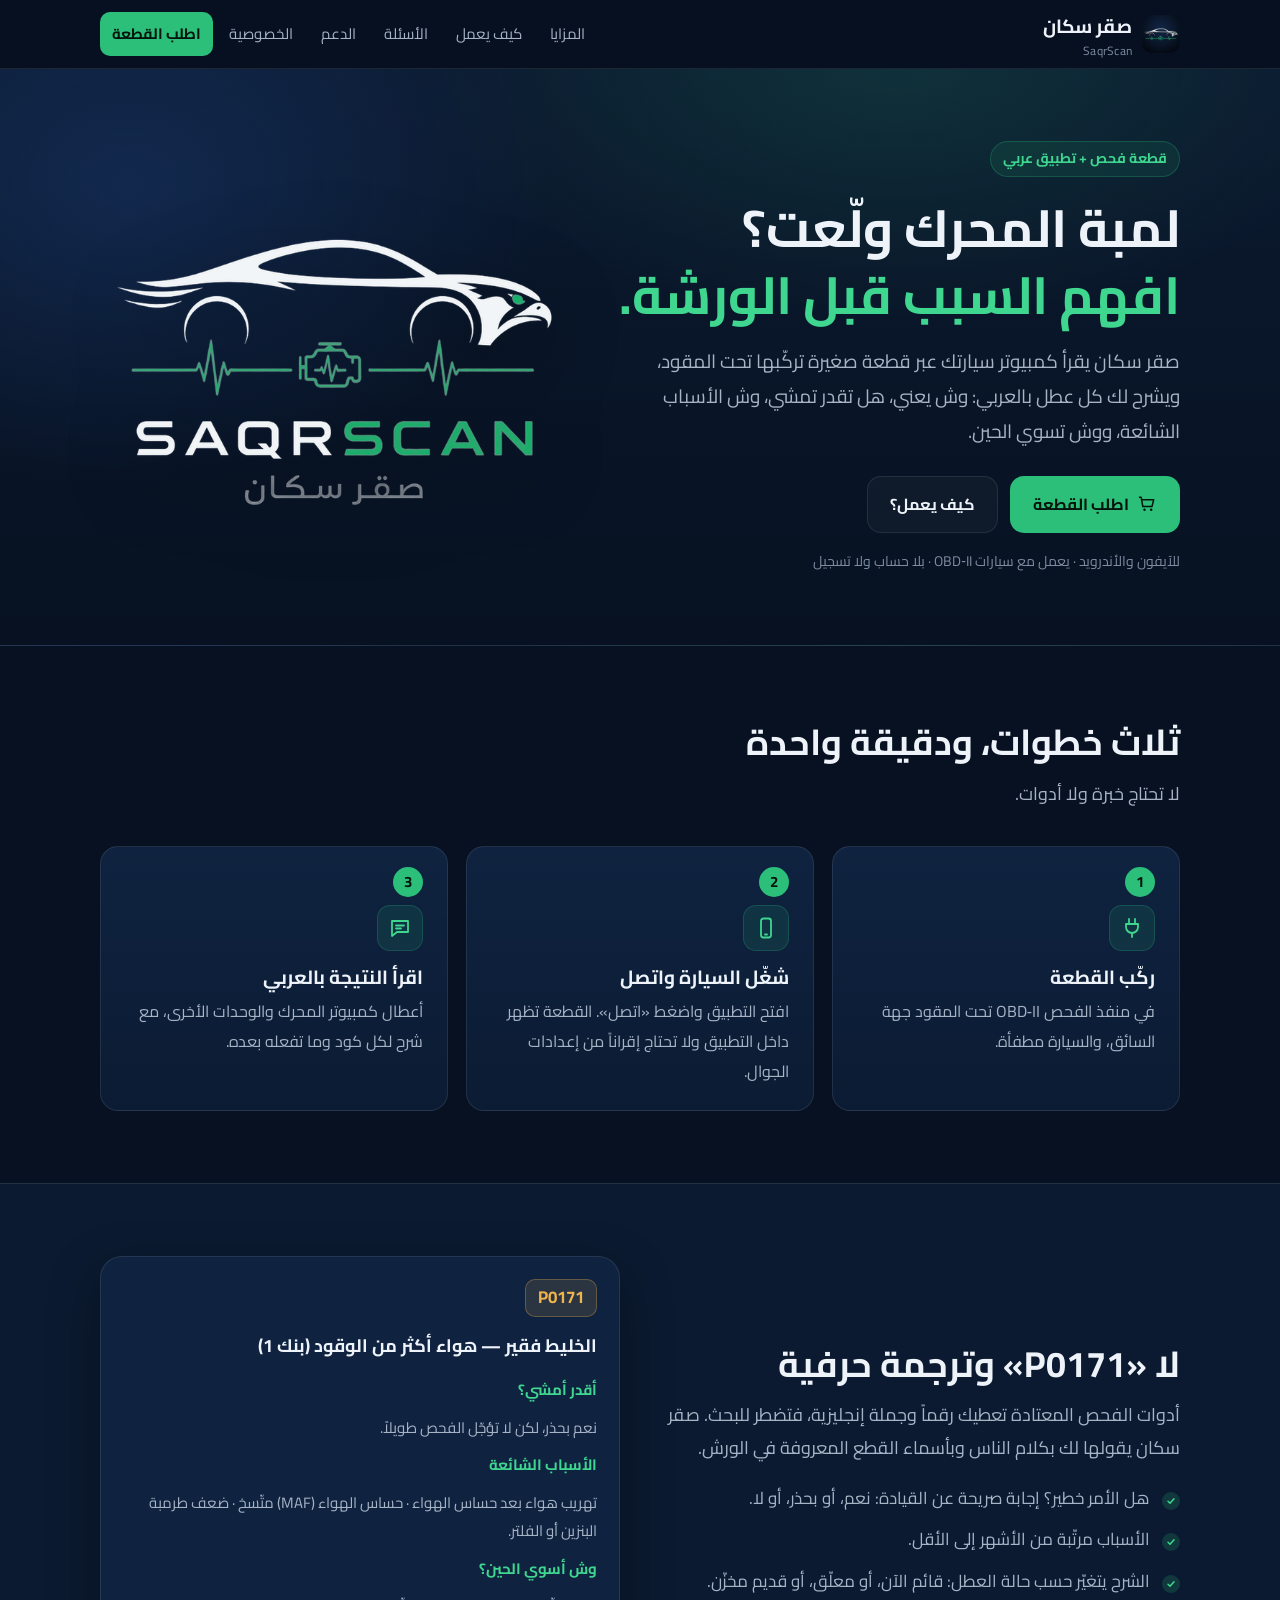
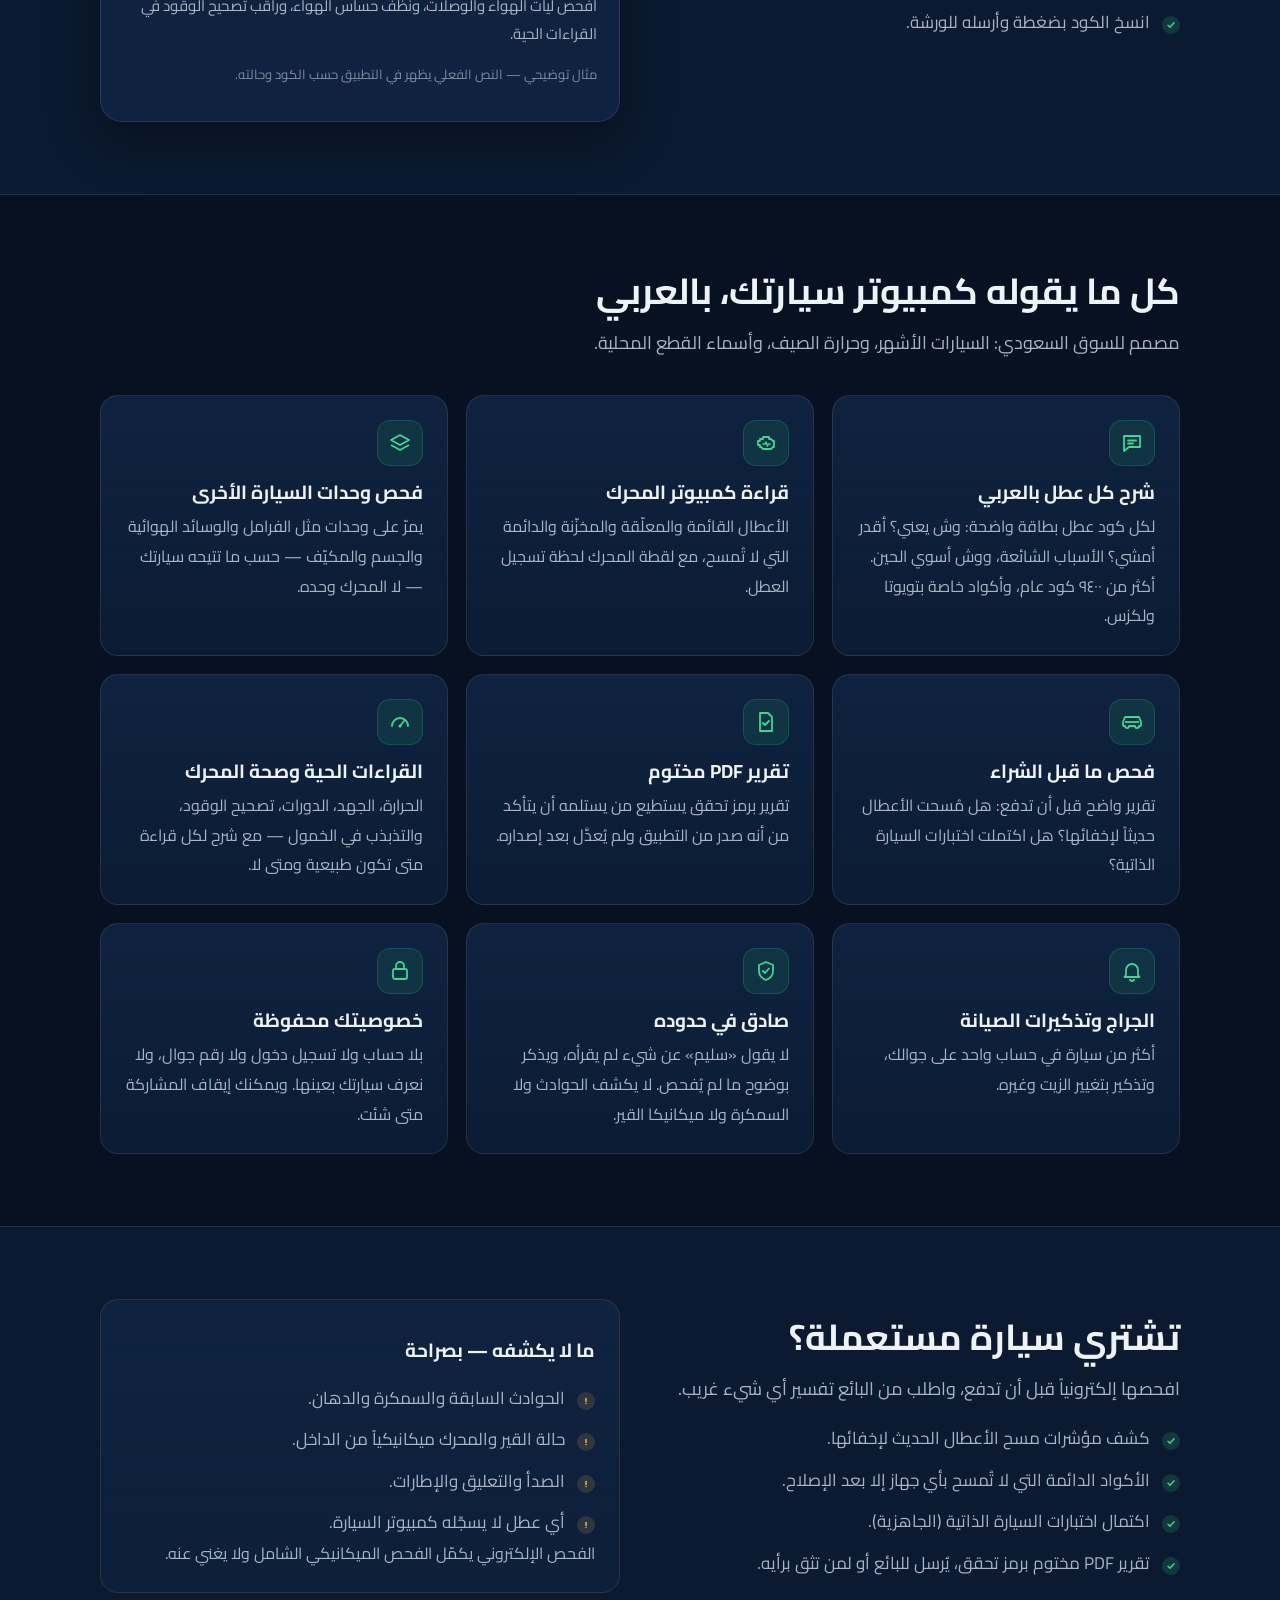
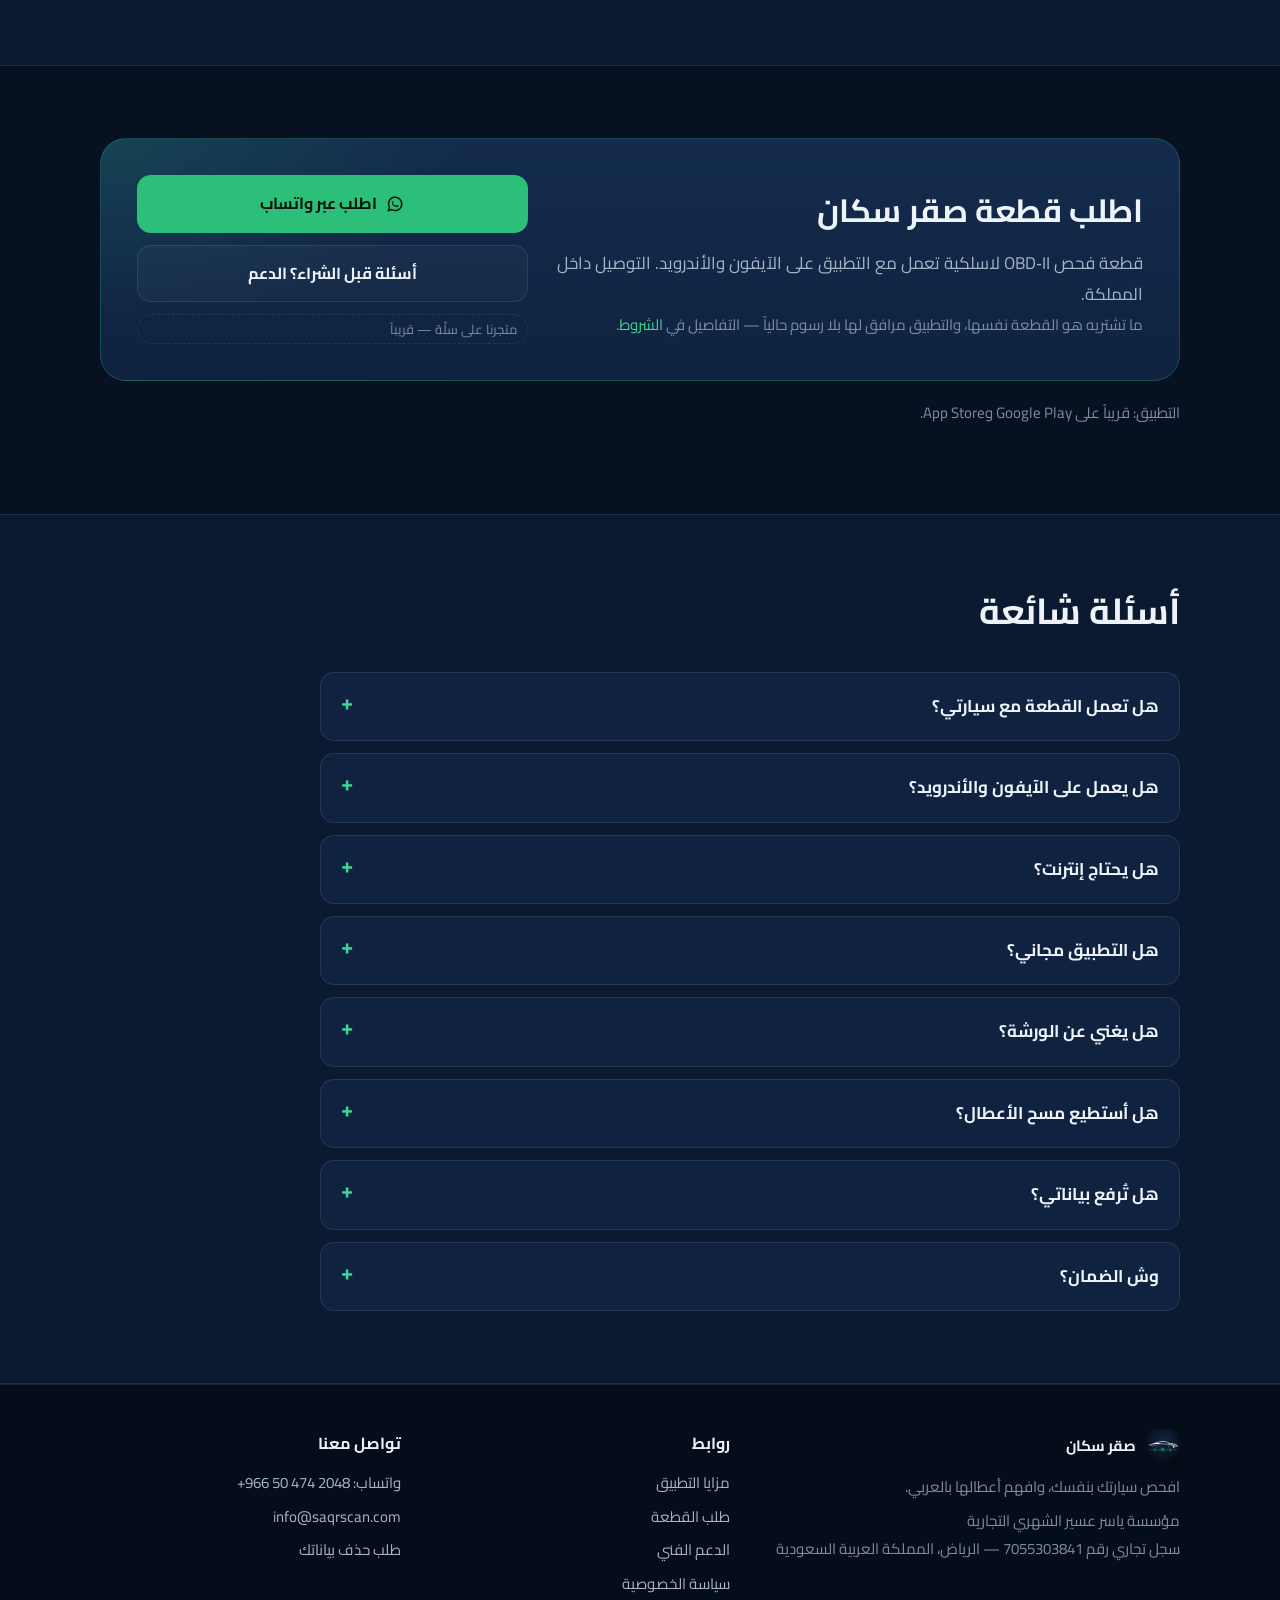
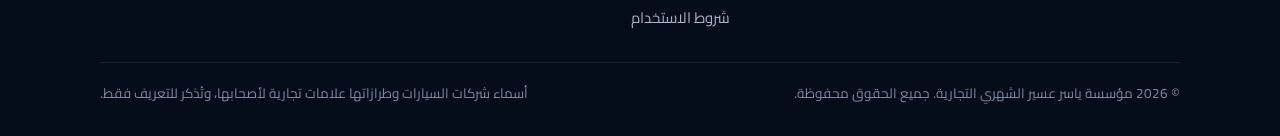
==== index.html @ 30104fc6 "SaqrScan website v1" ====
<!doctype html>
<html lang="ar" dir="rtl">
<head>
<meta charset="utf-8">
<meta name="viewport" content="width=device-width, initial-scale=1">
<meta http-equiv="Content-Security-Policy" content="default-src 'self'; img-src 'self' data:; style-src 'self'; font-src 'self'; script-src 'none'; connect-src 'none'; object-src 'none'; base-uri 'self'; form-action 'none'; upgrade-insecure-requests">
<meta name="referrer" content="strict-origin-when-cross-origin">
<meta name="theme-color" content="#071121">
<title>صقر سكان — افحص سيارتك بنفسك وافهم أعطالها بالعربي</title>
<meta name="description" content="قطعة فحص OBD-II مع تطبيق عربي يقرأ أعطال سيارتك ويشرحها بكلام واضح: وش يعني الكود، أقدر أمشي، ووش أسوي الحين. وفحص إلكتروني قبل شراء السيارة المستعملة.">
<link rel="canonical" href="https://saqrscan.com/">
<link rel="icon" href="/favicon.ico" sizes="any">
<link rel="icon" type="image/png" sizes="32x32" href="/assets/img/favicon-32.png">
<link rel="apple-touch-icon" href="/assets/img/apple-touch-icon.png">
<link rel="manifest" href="/site.webmanifest">
<meta property="og:type" content="website">
<meta property="og:locale" content="ar_SA">
<meta property="og:site_name" content="صقر سكان">
<meta property="og:title" content="صقر سكان — افحص سيارتك بنفسك وافهم أعطالها بالعربي">
<meta property="og:description" content="قطعة فحص OBD-II مع تطبيق عربي يقرأ أعطال سيارتك ويشرحها بكلام واضح: وش يعني الكود، أقدر أمشي، ووش أسوي الحين. وفحص إلكتروني قبل شراء السيارة المستعملة.">
<meta property="og:url" content="https://saqrscan.com/">
<meta property="og:image" content="https://saqrscan.com/assets/img/og.png">
<meta name="twitter:card" content="summary_large_image">
<link rel="preload" href="/assets/fonts/Cairo-Bold.ttf" as="font" type="font/ttf" crossorigin>
<link rel="stylesheet" href="/assets/site.css">
</head>
<body>
<a class="skip" href="#main">تخطَّ إلى المحتوى</a>
<header class="top">
  <div class="wrap">
    <a class="brand" href="/" aria-label="صقر سكان — الصفحة الرئيسية">
      <img src="/assets/img/icon-192.png" width="38" height="38" alt="">
      <span>صقر سكان<small>SaqrScan</small></span>
    </a>
    <nav class="nav" aria-label="القائمة الرئيسية">
      <a href="/#features">المزايا</a>
      <a href="/#how">كيف يعمل</a>
      <a href="/#faq">الأسئلة</a>
      <a href="/support/">الدعم</a>
      <a href="/privacy/">الخصوصية</a>
      <a class="cta" href="/#buy">اطلب القطعة</a>
    </nav>
  </div>
</header>

<main id="main">
<section class="hero">
  <div class="wrap">
    <div>
      <span class="eyebrow">قطعة فحص + تطبيق عربي</span>
      <h1>لمبة المحرك ولّعت؟<br><em>افهم السبب قبل الورشة.</em></h1>
      <p class="lead">صقر سكان يقرأ كمبيوتر سيارتك عبر قطعة صغيرة تركّبها تحت المقود، ويشرح لك كل عطل بالعربي: وش يعني، هل تقدر تمشي، وش الأسباب الشائعة، ووش تسوي الحين.</p>
      <div class="actions">
        <a class="btn btn-primary" href="#buy"><svg viewBox="0 0 24 24" aria-hidden="true" focusable="false"><path d="M3 4h2l2 11h11l2-8H6.5" fill="none" stroke="currentColor" stroke-width="1.8" stroke-linejoin="round" stroke-linecap="round"/><circle cx="9" cy="19" r="1.5" fill="currentColor"/><circle cx="17" cy="19" r="1.5" fill="currentColor"/></svg> اطلب القطعة</a>
        <a class="btn btn-ghost" href="#how">كيف يعمل؟</a>
      </div>
      <p class="note">للآيفون والأندرويد · يعمل مع سيارات OBD‑II · بلا حساب ولا تسجيل</p>
    </div>
    <div class="hero-art"><img src="/assets/img/logo.png" width="640" height="404" alt="شعار صقر سكان: سيارة برأس صقر وخط نبض حول أيقونة المحرك"></div>
  </div>
</section>

<section id="how">
  <div class="wrap">
    <div class="section-head"><h2>ثلاث خطوات، ودقيقة واحدة</h2><p>لا تحتاج خبرة ولا أدوات.</p></div>
    <div class="grid grid-3 steps">
      <article class="card step"><span class="icon"><svg viewBox="0 0 24 24" aria-hidden="true" focusable="false"><path d="M9 3v5M15 3v5M6 8h12v3a6 6 0 0 1-12 0z" fill="none" stroke="currentColor" stroke-width="1.8" stroke-linecap="round" stroke-linejoin="round"/><path d="M12 17v4" stroke="currentColor" stroke-width="1.8" stroke-linecap="round"/></svg></span><h3>ركّب القطعة</h3><p>في منفذ الفحص OBD‑II تحت المقود جهة السائق، والسيارة مطفأة.</p></article>
      <article class="card step"><span class="icon"><svg viewBox="0 0 24 24" aria-hidden="true" focusable="false"><rect x="7" y="2.5" width="10" height="19" rx="2.5" fill="none" stroke="currentColor" stroke-width="1.8"/><path d="M11 18.5h2" stroke="currentColor" stroke-width="1.8" stroke-linecap="round"/></svg></span><h3>شغّل السيارة واتصل</h3><p>افتح التطبيق واضغط «اتصل». القطعة تظهر داخل التطبيق ولا تحتاج إقراناً من إعدادات الجوال.</p></article>
      <article class="card step"><span class="icon"><svg viewBox="0 0 24 24" aria-hidden="true" focusable="false"><path d="M4 5h16v11H9l-5 4z" fill="none" stroke="currentColor" stroke-width="1.8" stroke-linejoin="round"/><path d="M8 9.5h8M8 12.5h5" stroke="currentColor" stroke-width="1.8" stroke-linecap="round"/></svg></span><h3>اقرأ النتيجة بالعربي</h3><p>أعطال كمبيوتر المحرك والوحدات الأخرى، مع شرح لكل كود وما تفعله بعده.</p></article>
    </div>
  </div>
</section>

<section class="alt">
  <div class="wrap split">
    <div>
      <div class="section-head tight"><h2>لا «P0171» وترجمة حرفية</h2><p>أدوات الفحص المعتادة تعطيك رقماً وجملة إنجليزية، فتضطر للبحث. صقر سكان يقولها لك بكلام الناس وبأسماء القطع المعروفة في الورش.</p></div>
      <ul class="ticks">
        <li>هل الأمر خطير؟ إجابة صريحة عن القيادة: نعم، أو بحذر، أو لا.</li>
        <li>الأسباب مرتّبة من الأشهر إلى الأقل.</li>
        <li>الشرح يتغيّر حسب حالة العطل: قائم الآن، أو معلّق، أو قديم مخزّن.</li>
        <li>انسخ الكود بضغطة وأرسله للورشة.</li>
      </ul>
    </div>
    <div class="demo" aria-label="مثال توضيحي لبطاقة شرح عطل">
      <span class="code">P0171</span>
      <h4>الخليط فقير — هواء أكثر من الوقود (بنك 1)</h4>
      <dl>
        <dt>أقدر أمشي؟</dt><dd>نعم بحذر، لكن لا تؤجّل الفحص طويلاً.</dd>
        <dt>الأسباب الشائعة</dt><dd>تهريب هواء بعد حساس الهواء · حساس الهواء (MAF) متّسخ · ضعف طرمبة البنزين أو الفلتر.</dd>
        <dt>وش أسوي الحين؟</dt><dd>افحص لّيات الهواء والوصلات، ونظّف حساس الهواء، وراقب تصحيح الوقود في القراءات الحية.</dd>
      </dl>
      <p class="fine small mt14">مثال توضيحي — النص الفعلي يظهر في التطبيق حسب الكود وحالته.</p>
    </div>
  </div>
</section>

<section id="features">
  <div class="wrap">
    <div class="section-head"><h2>كل ما يقوله كمبيوتر سيارتك، بالعربي</h2><p>مصمم للسوق السعودي: السيارات الأشهر، وحرارة الصيف، وأسماء القطع المحلية.</p></div>
    <div class="grid grid-3">
      <article class="card"><span class="icon"><svg viewBox="0 0 24 24" aria-hidden="true" focusable="false"><path d="M4 5h16v11H9l-5 4z" fill="none" stroke="currentColor" stroke-width="1.8" stroke-linejoin="round"/><path d="M8 9.5h8M8 12.5h5" stroke="currentColor" stroke-width="1.8" stroke-linecap="round"/></svg></span><h3>شرح كل عطل بالعربي</h3><p>لكل كود عطل بطاقة واضحة: وش يعني؟ أقدر أمشي؟ الأسباب الشائعة، ووش أسوي الحين. أكثر من ٩٤٠٠ كود عام، وأكواد خاصة بتويوتا ولكزس.</p></article>
      <article class="card"><span class="icon"><svg viewBox="0 0 24 24" aria-hidden="true" focusable="false"><path d="M4 10h2V8h3V6h6v2h2l2 2h1v6h-1l-2 2H9l-2-2H6v-2H4z" fill="none" stroke="currentColor" stroke-width="1.8" stroke-linejoin="round"/><path d="M9 13h2l1-2 1.5 4 1-2H16" fill="none" stroke="currentColor" stroke-width="1.6" stroke-linecap="round" stroke-linejoin="round"/></svg></span><h3>قراءة كمبيوتر المحرك</h3><p>الأعطال القائمة والمعلّقة والمخزّنة والدائمة التي لا تُمسح، مع لقطة المحرك لحظة تسجيل العطل.</p></article>
      <article class="card"><span class="icon"><svg viewBox="0 0 24 24" aria-hidden="true" focusable="false"><path d="M12 4l9 5-9 5-9-5z" fill="none" stroke="currentColor" stroke-width="1.8" stroke-linejoin="round"/><path d="M3 14l9 5 9-5" fill="none" stroke="currentColor" stroke-width="1.8" stroke-linejoin="round"/></svg></span><h3>فحص وحدات السيارة الأخرى</h3><p>يمرّ على وحدات مثل الفرامل والوسائد الهوائية والجسم والمكيّف — حسب ما تتيحه سيارتك — لا المحرك وحده.</p></article>
      <article class="card"><span class="icon"><svg viewBox="0 0 24 24" aria-hidden="true" focusable="false"><path d="M3 15v-3l2-5h14l2 5v3a1 1 0 0 1-1 1h-1a2 2 0 0 1-4 0H9a2 2 0 0 1-4 0H4a1 1 0 0 1-1-1z" fill="none" stroke="currentColor" stroke-width="1.8" stroke-linejoin="round"/><path d="M5 12h14" stroke="currentColor" stroke-width="1.8"/></svg></span><h3>فحص ما قبل الشراء</h3><p>تقرير واضح قبل أن تدفع: هل مُسحت الأعطال حديثاً لإخفائها؟ هل اكتملت اختبارات السيارة الذاتية؟</p></article>
      <article class="card"><span class="icon"><svg viewBox="0 0 24 24" aria-hidden="true" focusable="false"><path d="M6 3h8l4 4v14H6z" fill="none" stroke="currentColor" stroke-width="1.8" stroke-linejoin="round"/><path d="M9 13l2 2 4-4" fill="none" stroke="currentColor" stroke-width="1.8" stroke-linecap="round" stroke-linejoin="round"/></svg></span><h3>تقرير PDF مختوم</h3><p>تقرير برمز تحقق يستطيع من يستلمه أن يتأكد من أنه صدر من التطبيق ولم يُعدَّل بعد إصداره.</p></article>
      <article class="card"><span class="icon"><svg viewBox="0 0 24 24" aria-hidden="true" focusable="false"><path d="M4 16a8 8 0 1 1 16 0" fill="none" stroke="currentColor" stroke-width="1.8" stroke-linecap="round"/><path d="M12 16l4-5" stroke="currentColor" stroke-width="1.8" stroke-linecap="round"/><circle cx="12" cy="16" r="1.6" fill="currentColor"/></svg></span><h3>القراءات الحية وصحة المحرك</h3><p>الحرارة، الجهد، الدورات، تصحيح الوقود، والتذبذب في الخمول — مع شرح لكل قراءة متى تكون طبيعية ومتى لا.</p></article>
      <article class="card"><span class="icon"><svg viewBox="0 0 24 24" aria-hidden="true" focusable="false"><path d="M6 16V11a6 6 0 0 1 12 0v5l1.5 2h-15z" fill="none" stroke="currentColor" stroke-width="1.8" stroke-linejoin="round"/><path d="M10 20a2 2 0 0 0 4 0" fill="none" stroke="currentColor" stroke-width="1.8"/></svg></span><h3>الجراج وتذكيرات الصيانة</h3><p>أكثر من سيارة في حساب واحد على جوالك، وتذكير بتغيير الزيت وغيره.</p></article>
      <article class="card"><span class="icon"><svg viewBox="0 0 24 24" aria-hidden="true" focusable="false"><path d="M12 3l7 3v6c0 4.5-3 7.5-7 9-4-1.5-7-4.5-7-9V6z" fill="none" stroke="currentColor" stroke-width="1.8" stroke-linejoin="round"/><path d="M9 12l2 2 4-4.5" fill="none" stroke="currentColor" stroke-width="1.8" stroke-linecap="round" stroke-linejoin="round"/></svg></span><h3>صادق في حدوده</h3><p>لا يقول «سليم» عن شيء لم يقرأه، ويذكر بوضوح ما لم يُفحص. لا يكشف الحوادث ولا السمكرة ولا ميكانيكا القير.</p></article>
      <article class="card"><span class="icon"><svg viewBox="0 0 24 24" aria-hidden="true" focusable="false"><rect x="5" y="10" width="14" height="10" rx="2" fill="none" stroke="currentColor" stroke-width="1.8"/><path d="M8 10V7a4 4 0 0 1 8 0v3" fill="none" stroke="currentColor" stroke-width="1.8"/></svg></span><h3>خصوصيتك محفوظة</h3><p>بلا حساب ولا تسجيل دخول ولا رقم جوال، ولا نعرف سيارتك بعينها. ويمكنك إيقاف المشاركة متى شئت.</p></article>
    </div>
  </div>
</section>

<section class="alt">
  <div class="wrap split">
    <div>
      <div class="section-head tight"><h2>تشتري سيارة مستعملة؟</h2><p>افحصها إلكترونياً قبل أن تدفع، واطلب من البائع تفسير أي شيء غريب.</p></div>
      <ul class="ticks">
        <li>كشف مؤشرات مسح الأعطال الحديث لإخفائها.</li>
        <li>الأكواد الدائمة التي لا تُمسح بأي جهاز إلا بعد الإصلاح.</li>
        <li>اكتمال اختبارات السيارة الذاتية (الجاهزية).</li>
        <li>تقرير PDF مختوم برمز تحقق، يُرسل للبائع أو لمن تثق برأيه.</li>
      </ul>
    </div>
    <div class="card">
      <h3 class="mt0">ما لا يكشفه — بصراحة</h3>
      <ul class="ticks warn">
        <li>الحوادث السابقة والسمكرة والدهان.</li>
        <li>حالة القير والمحرك ميكانيكياً من الداخل.</li>
        <li>الصدأ والتعليق والإطارات.</li>
        <li>أي عطل لا يسجّله كمبيوتر السيارة.</li>
      </ul>
      <p class="mt14">الفحص الإلكتروني يكمّل الفحص الميكانيكي الشامل ولا يغني عنه.</p>
    </div>
  </div>
</section>

<section id="buy">
  <div class="wrap">
    <div class="buy">
      <div>
        <h2>اطلب قطعة صقر سكان</h2>
        <p>قطعة فحص OBD‑II لاسلكية تعمل مع التطبيق على الآيفون والأندرويد. التوصيل داخل المملكة.</p>
        <p class="fine mt10">ما تشتريه هو القطعة نفسها، والتطبيق مرافق لها بلا رسوم حالياً — التفاصيل في <a href="/privacy/#terms">الشروط</a>.</p>
      </div>
      <div class="actions">
        <a class="btn btn-primary" href="https://wa.me/966504742048?text=%D8%A7%D9%84%D8%B3%D9%84%D8%A7%D9%85%20%D8%B9%D9%84%D9%8A%D9%83%D9%85%D8%8C%20%D8%A3%D8%B1%D8%BA%D8%A8%20%D9%81%D9%8A%20%D8%B7%D9%84%D8%A8%20%D9%82%D8%B7%D8%B9%D8%A9%20%D9%81%D8%AD%D8%B5%20%D8%B5%D9%82%D8%B1%20%D8%B3%D9%83%D8%A7%D9%86.%20%D9%85%D8%AF%D9%8A%D9%86%D8%AA%D9%8A%3A%20" rel="noopener noreferrer" target="_blank"><svg viewBox="0 0 24 24" aria-hidden="true" focusable="false"><path d="M4 20l1.3-4A8 8 0 1 1 8 18.7z" fill="none" stroke="currentColor" stroke-width="1.8" stroke-linejoin="round"/><path d="M9 9.5c.3 2 2 4 4.5 4.8l1.2-1.2 1.8.8c-.2 1-1 1.8-2 1.8C11 15.7 8.3 13 8.3 10.5c0-1 .8-1.8 1.8-2l.8 1.8z" fill="currentColor"/></svg> اطلب عبر واتساب</a>
        <a class="btn btn-ghost" href="/support/">أسئلة قبل الشراء؟ الدعم</a>
        <span class="badge-soon">متجرنا على سلّة — قريباً</span>
      </div>
    </div>
    <p class="fine mt18">التطبيق: قريباً على Google Play وApp Store.</p>
  </div>
</section>

<section id="faq" class="alt">
  <div class="wrap">
    <div class="section-head"><h2>أسئلة شائعة</h2></div>
    <div class="faq">
      <details><summary>هل تعمل القطعة مع سيارتي؟</summary><p>تعمل مع السيارات التي فيها منفذ تشخيص OBD‑II، وهو موجود في أغلب سيارات البنزين في السعودية من موديل ٢٠٠٨ تقريباً فما فوق، ويكون تحت المقود جهة السائق. ما يُقرأ من الوحدات الأخرى يختلف من سيارة لأخرى حسب ما تتيحه الشركة المصنّعة.</p></details>
      <details><summary>هل يعمل على الآيفون والأندرويد؟</summary><p>نعم. على أندرويد يعمل مع قطع البلوتوث العادي وBLE، وعلى الآيفون مع قطع البلوتوث منخفض الطاقة (BLE) فقط — والقطعة التي نبيعها تدعم الاثنين.</p></details>
      <details><summary>هل يحتاج إنترنت؟</summary><p>الفحص نفسه لا يحتاج إنترنت؛ الاتصال بين الجوال والقطعة بالبلوتوث. الإنترنت يُستخدم فقط لإرسال بيانات المشاركة الاختيارية والتحقق من التقارير المختومة.</p></details>
      <details><summary>هل التطبيق مجاني؟</summary><p>التطبيق متاح حالياً بلا رسوم، وما تشتريه منا هو القطعة. وقد نضيف مستقبلاً مزايا مدفوعة أو اشتراكاً، وسنعلن ذلك مسبقاً — التفاصيل في <a href="/privacy/#terms">شروط الاستخدام</a>.</p></details>
      <details><summary>هل يغني عن الورشة؟</summary><p>لا. يقرأ ما يبلّغه كمبيوتر السيارة عن نفسه ويشرحه لك بالعربي، فتدخل الورشة وأنت فاهم. لكنه ليس تشخيصاً فنياً معتمداً، ولا يكشف الأعطال الميكانيكية التي لا يسجلها الكمبيوتر.</p></details>
      <details><summary>هل أستطيع مسح الأعطال؟</summary><p>نعم، بعد تأكيد صريح منك. لكن المسح يطفئ اللمبة ولا يصلح السبب، ويمحو معلومات تفيد الفني. ننصح بعدم المسح قبل إعطاء الكود للورشة.</p></details>
      <details><summary>هل تُرفع بياناتي؟</summary><p>إذا فعّلت المشاركة يُرسل التطبيق الشركة والطراز والسنة وأكواد الأعطال تحت رقم عضو عشوائي، <strong>بلا رقم الهيكل الكامل</strong> وبلا اسم أو جوال أو موقع. ويمكنك إيقافها من الإعدادات وطلب حذف ما رُفع. التفاصيل في <a href="/privacy/">سياسة الخصوصية</a>.</p></details>
      <details><summary>وش الضمان؟</summary><p>القطعة مضمونة ضد عيوب الصناعة وفق نظام التجارة الإلكترونية ونظام حماية المستهلك في المملكة. تواصل معنا عبر <a href="/support/">الدعم</a> لأي مشكلة.</p></details>
    </div>
  </div>
</section>
</main>
<footer class="foot">
  <div class="wrap">
    <div class="cols">
      <div>
        <div class="brandline"><img src="/assets/img/icon-192.png" width="34" height="34" alt=""> صقر سكان</div>
        <p class="m0 mb6">افحص سيارتك بنفسك، وافهم أعطالها بالعربي.</p>
        <p class="m0">مؤسسة ياسر عسير الشهري التجارية<br>سجل تجاري رقم <span class="ltr">7055303841</span> — الرياض، المملكة العربية السعودية</p>
      </div>
      <div>
        <h4>روابط</h4>
        <ul>
          <li><a href="/#features">مزايا التطبيق</a></li>
          <li><a href="/#buy">طلب القطعة</a></li>
          <li><a href="/support/">الدعم الفني</a></li>
          <li><a href="/privacy/">سياسة الخصوصية</a></li>
          <li><a href="/privacy/#terms">شروط الاستخدام</a></li>
        </ul>
      </div>
      <div>
        <h4>تواصل معنا</h4>
        <ul>
          <li><a href="https://wa.me/966504742048?text=%D8%A7%D9%84%D8%B3%D9%84%D8%A7%D9%85%20%D8%B9%D9%84%D9%8A%D9%83%D9%85%D8%8C%20%D8%A3%D8%AD%D8%AA%D8%A7%D8%AC%20%D8%AF%D8%B9%D9%85%D8%A7%D9%8B%20%D9%81%D9%86%D9%8A%D8%A7%D9%8B%20%D9%81%D9%8A%20%D8%AA%D8%B7%D8%A8%D9%8A%D9%82%20%D8%B5%D9%82%D8%B1%20%D8%B3%D9%83%D8%A7%D9%86.%0A%D9%86%D9%88%D8%B9%20%D8%A7%D9%84%D8%AC%D9%88%D8%A7%D9%84%3A%20%0A%D8%A7%D9%84%D8%B3%D9%8A%D8%A7%D8%B1%D8%A9%20%D9%88%D9%85%D9%88%D8%AF%D9%8A%D9%84%D9%87%D8%A7%3A%20%0A%D8%A7%D9%84%D9%85%D8%B4%D9%83%D9%84%D8%A9%3A%20" rel="noopener noreferrer" target="_blank">واتساب: <span class="ltr">+966 50 474 2048</span></a></li>
          <li><a href="mailto:info@saqrscan.com"><span class="ltr">info@saqrscan.com</span></a></li>
          <li><a href="/support/#delete">طلب حذف بياناتك</a></li>
        </ul>
      </div>
    </div>
    <div class="legal">
      <span>© 2026 مؤسسة ياسر عسير الشهري التجارية. جميع الحقوق محفوظة.</span>
      <span>أسماء شركات السيارات وطرازاتها علامات تجارية لأصحابها، وتُذكر للتعريف فقط.</span>
    </div>
  </div>
</footer>
</body>
</html>
---- assets/site.css ----
/* صقر سكان — saqrscan.com
   ملف أنماط واحد لكل الصفحات. لا خطوط ولا مكتبات من خارج الموقع. */

@font-face {
  font-family: "Cairo";
  src: url("/assets/fonts/Cairo-Regular.ttf") format("truetype");
  font-weight: 400;
  font-display: swap;
}
@font-face {
  font-family: "Cairo";
  src: url("/assets/fonts/Cairo-Bold.ttf") format("truetype");
  font-weight: 700;
  font-display: swap;
}

:root {
  --bg: #071121;
  --bg-2: #0b1a30;
  --surface: #0f2340;
  --surface-2: #132b4d;
  --line: rgba(255, 255, 255, 0.09);
  --ink: #eef3f9;
  --muted: #a7b4c6;
  --dim: #7d8ca3;
  --green: #2bbf7a;
  --green-2: #3fd690;
  --green-ink: #04140c;
  --amber: #f0b44c;
  --radius: 18px;
  --max: 1120px;
  --shadow: 0 18px 50px rgba(0, 0, 0, 0.35);
  color-scheme: dark;
}

* { box-sizing: border-box; }
html { scroll-behavior: smooth; -webkit-text-size-adjust: 100%; }
@media (prefers-reduced-motion: reduce) { html { scroll-behavior: auto; } }

body {
  margin: 0;
  background: var(--bg);
  color: var(--ink);
  font-family: "Cairo", "Segoe UI", Tahoma, "Noto Sans Arabic", Arial, sans-serif;
  font-size: 17px;
  line-height: 1.85;
  overflow-x: hidden;
}

a { color: var(--green-2); text-decoration: none; }
a:hover { text-decoration: underline; }
img { max-width: 100%; height: auto; display: block; }
.ltr { direction: ltr; unicode-bidi: isolate; display: inline-block; }

.wrap { max-width: var(--max); margin: 0 auto; padding: 0 20px; }
.skip { position: absolute; inset-inline-start: -999px; top: 0; background: var(--green); color: var(--green-ink); padding: 8px 14px; border-radius: 8px; z-index: 50; }
.skip:focus { inset-inline-start: 12px; top: 12px; }
:focus-visible { outline: 3px solid var(--green-2); outline-offset: 3px; border-radius: 6px; }

/* ── الترويسة ── */
.top {
  position: sticky; top: 0; z-index: 20;
  background: rgba(7, 17, 33, 0.86);
  backdrop-filter: saturate(1.4) blur(10px);
  -webkit-backdrop-filter: saturate(1.4) blur(10px);
  border-bottom: 1px solid var(--line);
}
.top .wrap { display: flex; align-items: center; justify-content: space-between; gap: 16px; min-height: 68px; }
.brand { display: flex; align-items: center; gap: 10px; color: var(--ink); font-weight: 700; font-size: 19px; }
.brand:hover { text-decoration: none; }
.brand img { width: 38px; height: 38px; border-radius: 10px; }
.brand small { display: block; font-weight: 400; color: var(--dim); font-size: 12px; line-height: 1.2; letter-spacing: .02em; }
.nav { display: flex; align-items: center; gap: 4px; flex-wrap: wrap; }
.nav a { color: var(--muted); padding: 8px 12px; border-radius: 10px; font-size: 15px; }
.nav a:hover, .nav a[aria-current="page"] { color: var(--ink); background: var(--surface); text-decoration: none; }
.nav .cta { color: var(--green-ink); background: var(--green); font-weight: 700; }
.nav .cta:hover { background: var(--green-2); color: var(--green-ink); }
@media (max-width: 760px) {
  .nav a:not(.cta) { display: none; }
  .brand small { display: none; }
}

/* ── الأزرار ── */
.btn {
  display: inline-flex; align-items: center; justify-content: center; gap: 8px;
  padding: 13px 22px; border-radius: 14px; font-weight: 700; font-size: 16px;
  border: 1px solid transparent; transition: transform .15s ease, background .15s ease;
}
.btn:hover { text-decoration: none; transform: translateY(-1px); }
.btn-primary { background: var(--green); color: var(--green-ink); }
.btn-primary:hover { background: var(--green-2); }
.btn-ghost { border-color: var(--line); color: var(--ink); background: rgba(255,255,255,.03); }
.btn-ghost:hover { background: var(--surface); }
.btn svg { width: 20px; height: 20px; flex: none; }

/* ── البطل ── */
.hero {
  position: relative;
  padding: 72px 0 56px;
  background:
    radial-gradient(800px 420px at 70% 0%, rgba(43,191,122,.14), transparent 60%),
    radial-gradient(700px 500px at 10% 20%, rgba(32,72,140,.35), transparent 60%),
    linear-gradient(180deg, var(--bg-2), var(--bg));
  border-bottom: 1px solid var(--line);
}
.hero .wrap { display: grid; grid-template-columns: 1.1fr .9fr; gap: 40px; align-items: center; }
.eyebrow { display: inline-flex; align-items: center; gap: 8px; color: var(--green-2); background: rgba(43,191,122,.1); border: 1px solid rgba(43,191,122,.25); padding: 4px 12px; border-radius: 999px; font-size: 14px; font-weight: 700; }
.hero h1 { font-size: clamp(32px, 5vw, 52px); line-height: 1.3; margin: 18px 0 14px; }
.hero h1 em { font-style: normal; color: var(--green-2); }
.hero p.lead { color: var(--muted); font-size: 19px; margin: 0 0 26px; max-width: 34em; }
.hero .actions { display: flex; flex-wrap: wrap; gap: 12px; }
.hero .note { color: var(--dim); font-size: 14px; margin-top: 16px; }
.hero-art { display: flex; justify-content: center; }
.hero-art img { width: min(100%, 460px); filter: drop-shadow(0 20px 40px rgba(0,0,0,.45)); }
@media (max-width: 900px) {
  .hero { padding: 48px 0 40px; }
  .hero .wrap { grid-template-columns: 1fr; }
  .hero-art { order: -1; }
  .hero-art img { width: min(80%, 360px); }
}

/* ── الأقسام ── */
section { padding: 72px 0; }
section.alt { background: var(--bg-2); border-top: 1px solid var(--line); border-bottom: 1px solid var(--line); }
.section-head { max-width: 720px; margin-bottom: 36px; }
.section-head h2 { font-size: clamp(26px, 3.4vw, 36px); line-height: 1.35; margin: 0 0 10px; }
.section-head p { color: var(--muted); margin: 0; font-size: 18px; }

.grid { display: grid; gap: 18px; }
.grid-3 { grid-template-columns: repeat(3, 1fr); }
.grid-2 { grid-template-columns: repeat(2, 1fr); }
@media (max-width: 900px) { .grid-3 { grid-template-columns: repeat(2, 1fr); } }
@media (max-width: 620px) { .grid-3, .grid-2 { grid-template-columns: 1fr; } }

.card {
  background: linear-gradient(180deg, var(--surface), rgba(15,35,64,.6));
  border: 1px solid var(--line); border-radius: var(--radius);
  padding: 24px;
}
.card h3 { margin: 12px 0 6px; font-size: 19px; line-height: 1.5; }
.card p { margin: 0; color: var(--muted); font-size: 16px; }
.icon {
  width: 46px; height: 46px; border-radius: 13px;
  display: grid; place-items: center;
  background: rgba(43,191,122,.12); color: var(--green-2);
  border: 1px solid rgba(43,191,122,.22);
}
.icon svg { width: 24px; height: 24px; }

/* خطوات */
.steps { counter-reset: s; }
.step { position: relative; padding-top: 58px; }
.step::before {
  counter-increment: s; content: counter(s);
  position: absolute; top: 20px; inset-inline-start: 24px;
  width: 30px; height: 30px; border-radius: 50%;
  display: grid; place-items: center;
  background: var(--green); color: var(--green-ink); font-weight: 700; font-size: 15px;
}

/* مثال بطاقة الكود */
.demo {
  background: var(--surface); border: 1px solid var(--line); border-radius: 22px;
  padding: 22px; box-shadow: var(--shadow); max-width: 520px;
}
.demo .code { display: inline-block; direction: ltr; font-weight: 700; background: rgba(240,180,76,.12); color: var(--amber); border: 1px solid rgba(240,180,76,.3); padding: 2px 12px; border-radius: 10px; }
.demo h4 { margin: 12px 0 4px; font-size: 18px; }
.demo dl { margin: 14px 0 0; display: grid; gap: 10px; }
.demo dt { color: var(--green-2); font-weight: 700; font-size: 15px; }
.demo dd { margin: 0; color: var(--muted); font-size: 15px; }
.split { display: grid; grid-template-columns: 1fr 1fr; gap: 40px; align-items: center; }
@media (max-width: 900px) { .split { grid-template-columns: 1fr; } }
.ticks { list-style: none; padding: 0; margin: 18px 0 0; display: grid; gap: 10px; }
.ticks li { position: relative; padding-inline-start: 30px; color: var(--muted); }
.ticks li::before { content: ""; position: absolute; inset-inline-start: 0; top: 9px; width: 18px; height: 18px; border-radius: 50%; background: rgba(43,191,122,.18) url("data:image/svg+xml;utf8,<svg xmlns='http://www.w3.org/2000/svg' viewBox='0 0 24 24'><path fill='none' stroke='%233fd690' stroke-width='3' stroke-linecap='round' stroke-linejoin='round' d='M6 12.5l4 4 8-9'/></svg>") center/12px no-repeat; }
.ticks.warn li::before { background: rgba(240,180,76,.15) url("data:image/svg+xml;utf8,<svg xmlns='http://www.w3.org/2000/svg' viewBox='0 0 24 24'><path fill='none' stroke='%23f0b44c' stroke-width='3' stroke-linecap='round' d='M12 7v6M12 17h.01'/></svg>") center/12px no-repeat; }

/* الشراء */
.buy {
  display: grid; grid-template-columns: 1.2fr .8fr; gap: 28px; align-items: center;
  background:
    radial-gradient(600px 300px at 0% 0%, rgba(43,191,122,.16), transparent 60%),
    linear-gradient(180deg, var(--surface-2), var(--surface));
  border: 1px solid rgba(43,191,122,.25); border-radius: 26px; padding: 36px;
}
.buy h2 { margin: 0 0 8px; font-size: clamp(24px, 3vw, 32px); }
.buy p { margin: 0; color: var(--muted); }
.buy .actions { display: flex; flex-direction: column; gap: 12px; }
@media (max-width: 760px) { .buy { grid-template-columns: 1fr; padding: 26px; } }
.badge-soon { display: inline-block; font-size: 13px; color: var(--dim); border: 1px dashed var(--line); padding: 2px 10px; border-radius: 999px; }

/* الأسئلة */
.faq { display: grid; gap: 12px; max-width: 860px; }
.faq details { background: var(--surface); border: 1px solid var(--line); border-radius: 14px; padding: 4px 20px; }
.faq summary { cursor: pointer; list-style: none; font-weight: 700; padding: 14px 0; display: flex; justify-content: space-between; gap: 16px; }
.faq summary::-webkit-details-marker { display: none; }
.faq summary::after { content: "+"; color: var(--green-2); font-size: 22px; line-height: 1; transition: transform .2s; }
.faq details[open] summary::after { transform: rotate(45deg); }
.faq details p, .faq details ul { color: var(--muted); margin: 0 0 16px; }

/* صفحات النصوص (السياسة والدعم) */
.page-head { padding: 54px 0 30px; background: linear-gradient(180deg, var(--bg-2), var(--bg)); border-bottom: 1px solid var(--line); }
.page-head h1 { margin: 0 0 6px; font-size: clamp(28px, 4vw, 40px); line-height: 1.35; }
.page-head p { margin: 0; color: var(--muted); }
.prose { max-width: 860px; padding: 40px 20px 80px; margin: 0 auto; }
.prose h2 { font-size: 23px; margin: 46px 0 12px; padding-top: 18px; border-top: 1px solid var(--line); line-height: 1.5; }
.prose h3 { font-size: 18px; margin: 26px 0 8px; }
.prose p, .prose li { color: #d3dbe6; }
.prose ul, .prose ol { padding-inline-start: 24px; }
.prose li { margin-bottom: 6px; }
.prose .meta { color: var(--dim); font-size: 14px; }
.prose .box { background: var(--surface); border: 1px solid var(--line); border-radius: 14px; padding: 16px 20px; margin: 18px 0 24px; }
.prose .toc { columns: 2; column-gap: 28px; font-size: 15px; }
.prose .toc li { break-inside: avoid; }
@media (max-width: 620px) { .prose .toc { columns: 1; } }
.prose table { width: 100%; border-collapse: collapse; margin: 12px 0 20px; font-size: 15px; display: block; overflow-x: auto; }
.prose th, .prose td { border: 1px solid var(--line); padding: 9px 11px; vertical-align: top; text-align: start; }
.prose th { background: var(--surface); color: var(--ink); }
.prose td { color: #d3dbe6; }
.prose strong { color: var(--ink); }

/* بطاقات التواصل */
.contact { display: grid; grid-template-columns: repeat(3, 1fr); gap: 16px; margin: 8px 0 10px; }
@media (max-width: 760px) { .contact { grid-template-columns: 1fr; } }
.contact a.card { display: block; color: var(--ink); }
.contact a.card:hover { text-decoration: none; border-color: rgba(43,191,122,.4); }
.contact .val { color: var(--green-2); font-weight: 700; direction: ltr; unicode-bidi: isolate; display: inline-block; margin-top: 4px; }

/* التذييل */
.foot { border-top: 1px solid var(--line); background: #050d1a; padding: 44px 0 30px; color: var(--dim); font-size: 15px; }
.foot .cols { display: grid; grid-template-columns: 1.4fr 1fr 1fr; gap: 28px; }
@media (max-width: 760px) { .foot .cols { grid-template-columns: 1fr; } }
.foot h4 { color: var(--ink); margin: 0 0 10px; font-size: 16px; }
.foot ul { list-style: none; padding: 0; margin: 0; display: grid; gap: 6px; }
.foot a { color: var(--muted); }
.foot a:hover { color: var(--ink); }
.foot .legal { border-top: 1px solid var(--line); margin-top: 30px; padding-top: 18px; display: flex; flex-wrap: wrap; justify-content: space-between; gap: 10px; font-size: 13.5px; }
.foot .brandline { display: flex; align-items: center; gap: 10px; color: var(--ink); font-weight: 700; margin-bottom: 10px; }
.foot .brandline img { width: 34px; height: 34px; border-radius: 9px; }

/* أدوات صغيرة — بدل الأنماط المضمّنة (سياسة أمان المحتوى تمنعها) */
.m0 { margin: 0; }
.mb6 { margin-bottom: 6px; }
.mt0 { margin-top: 0; }
.mt10 { margin-top: 10px; }
.mt14 { margin-top: 14px; }
.mt18 { margin-top: 18px; }
.fine { color: var(--dim); font-size: 15px; }
.fine.small { font-size: 13px; }
.section-head.tight { margin-bottom: 10px; }
.page-head .sub { color: var(--dim); font-size: 14px; margin: 4px 0 0; }
.buy p.fine { color: var(--dim); }
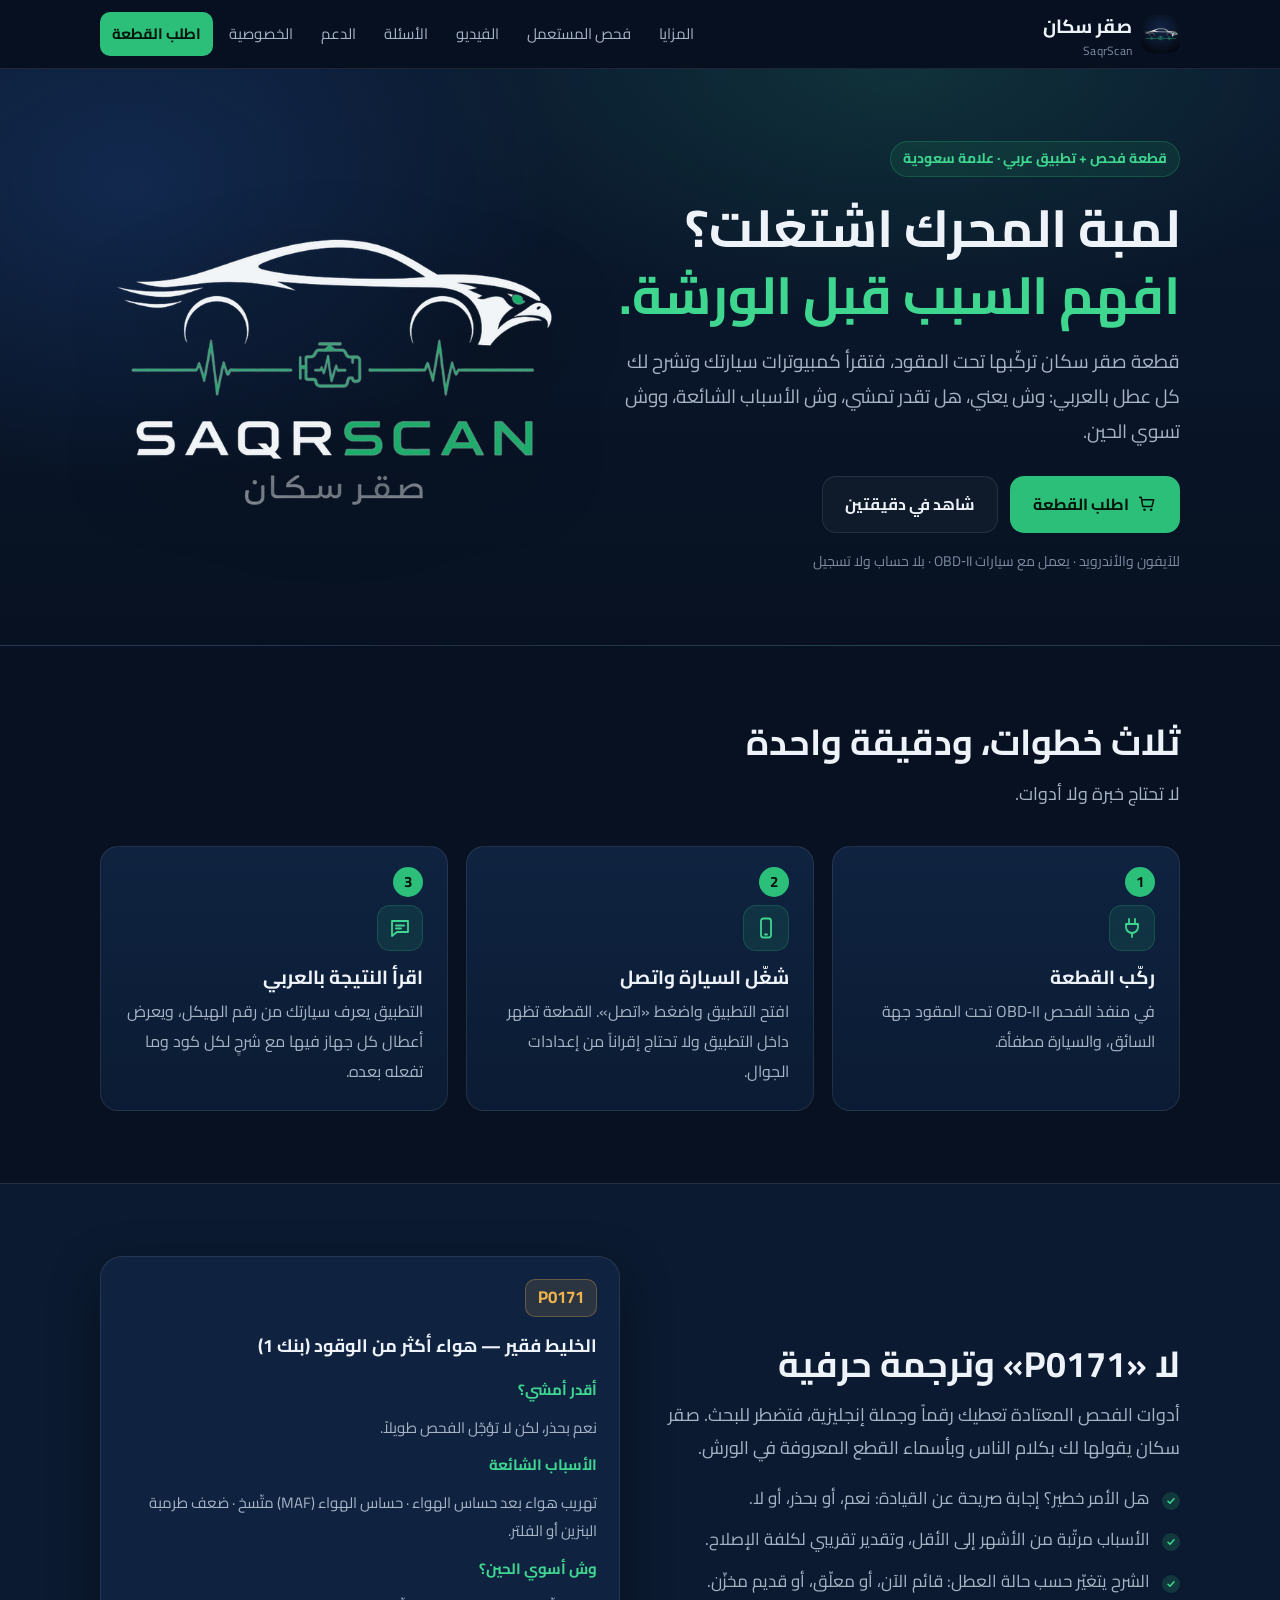
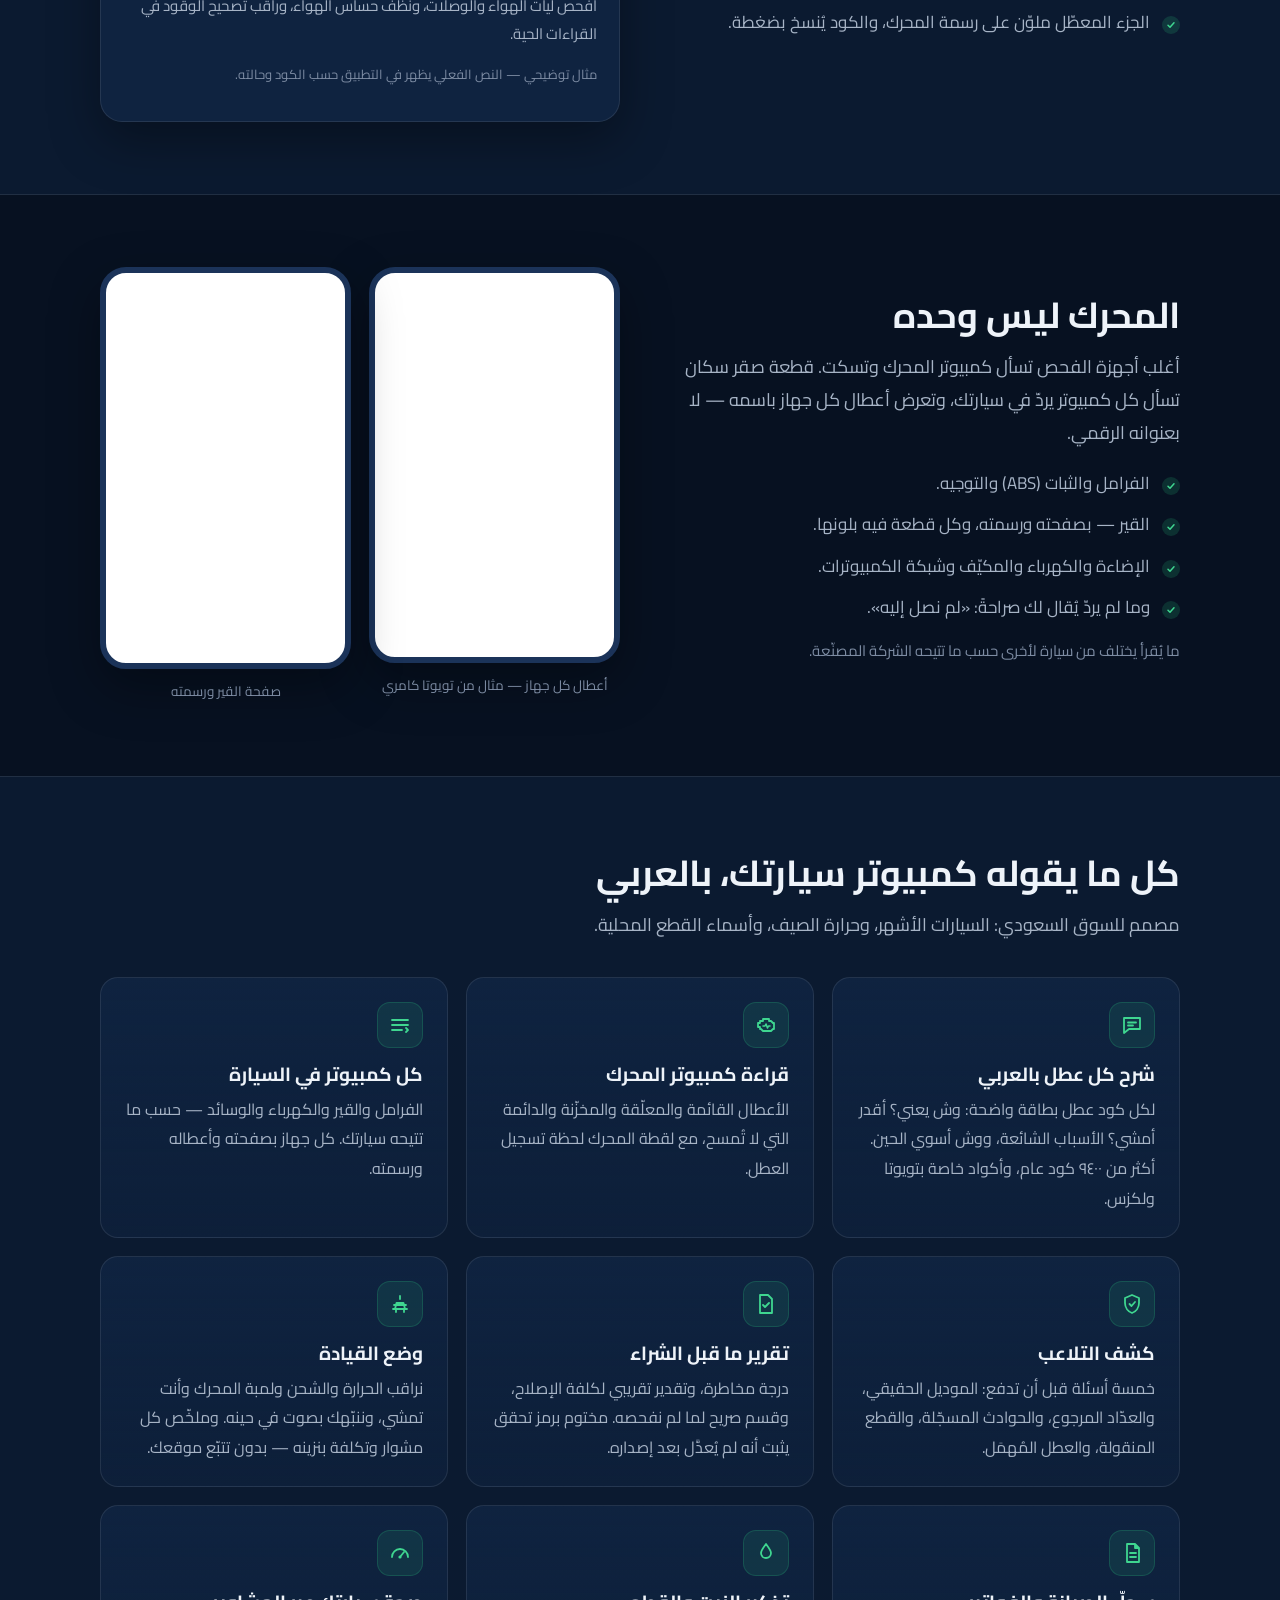
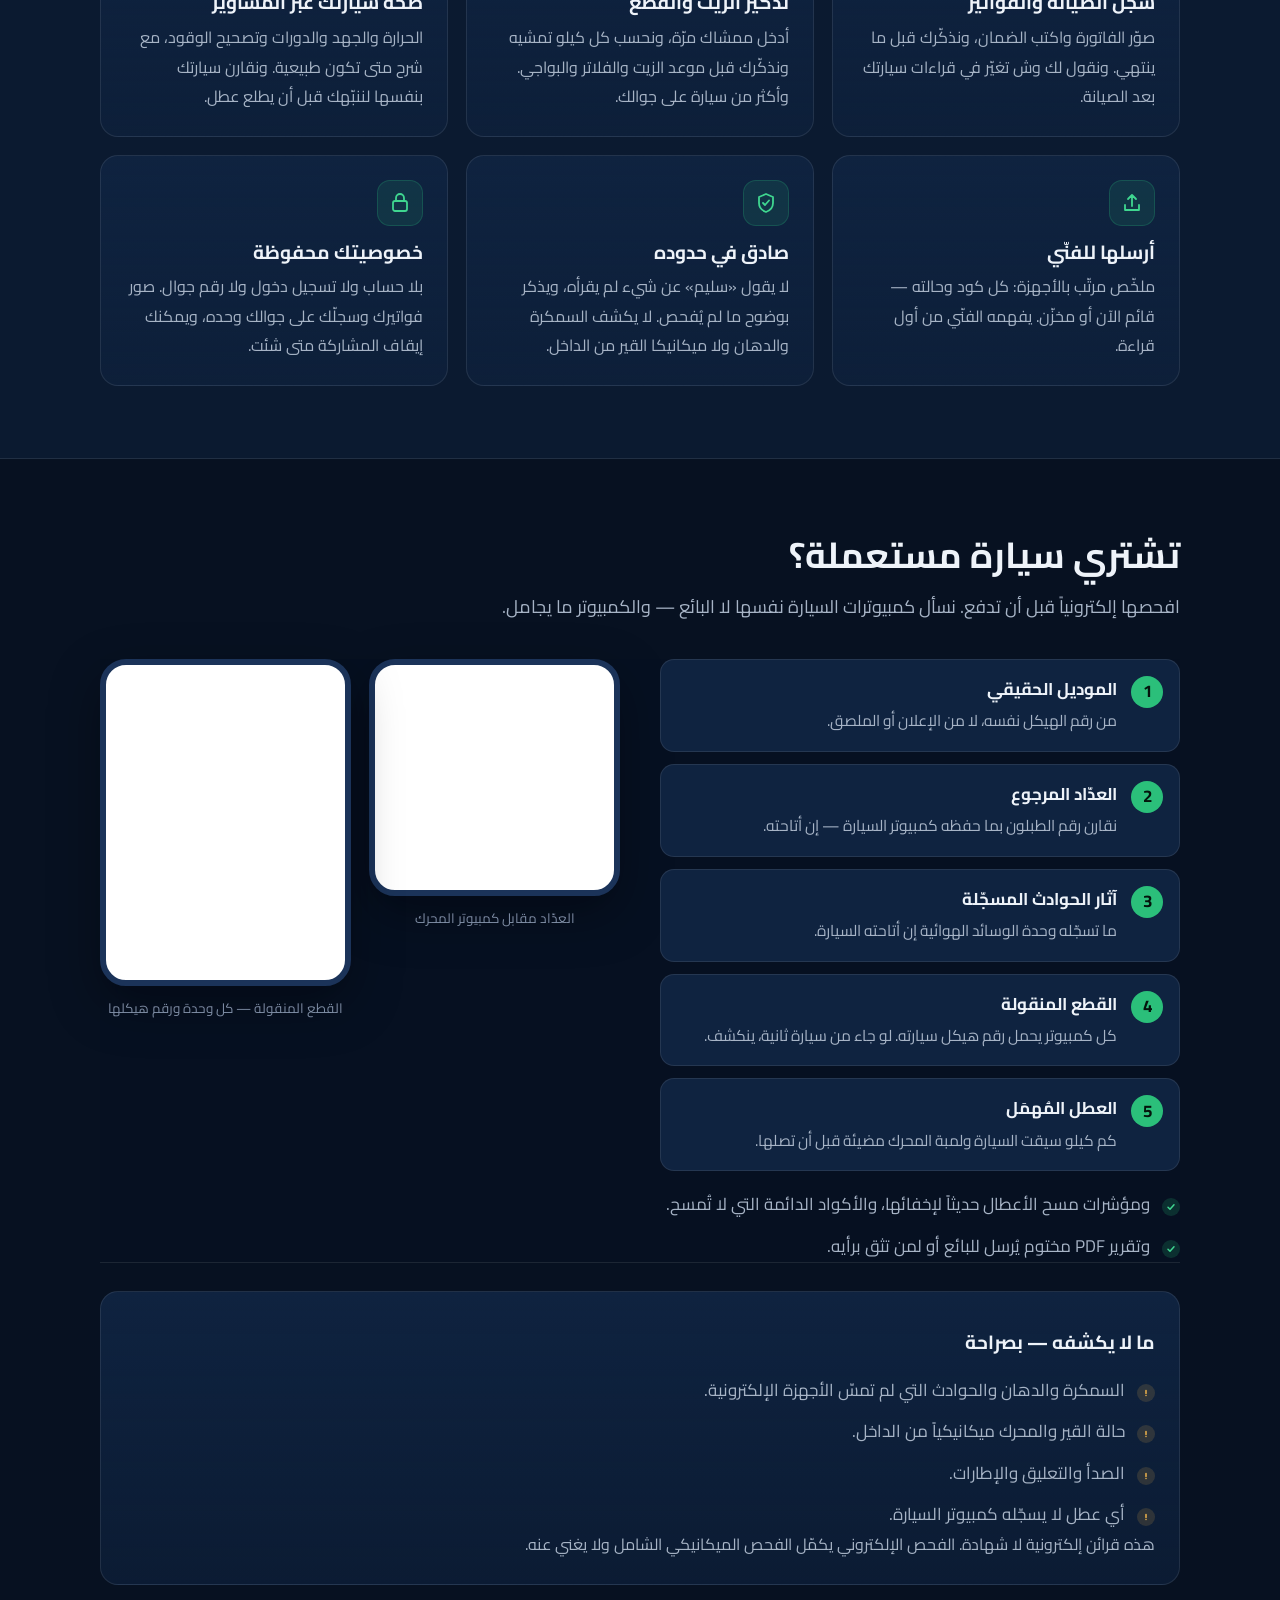
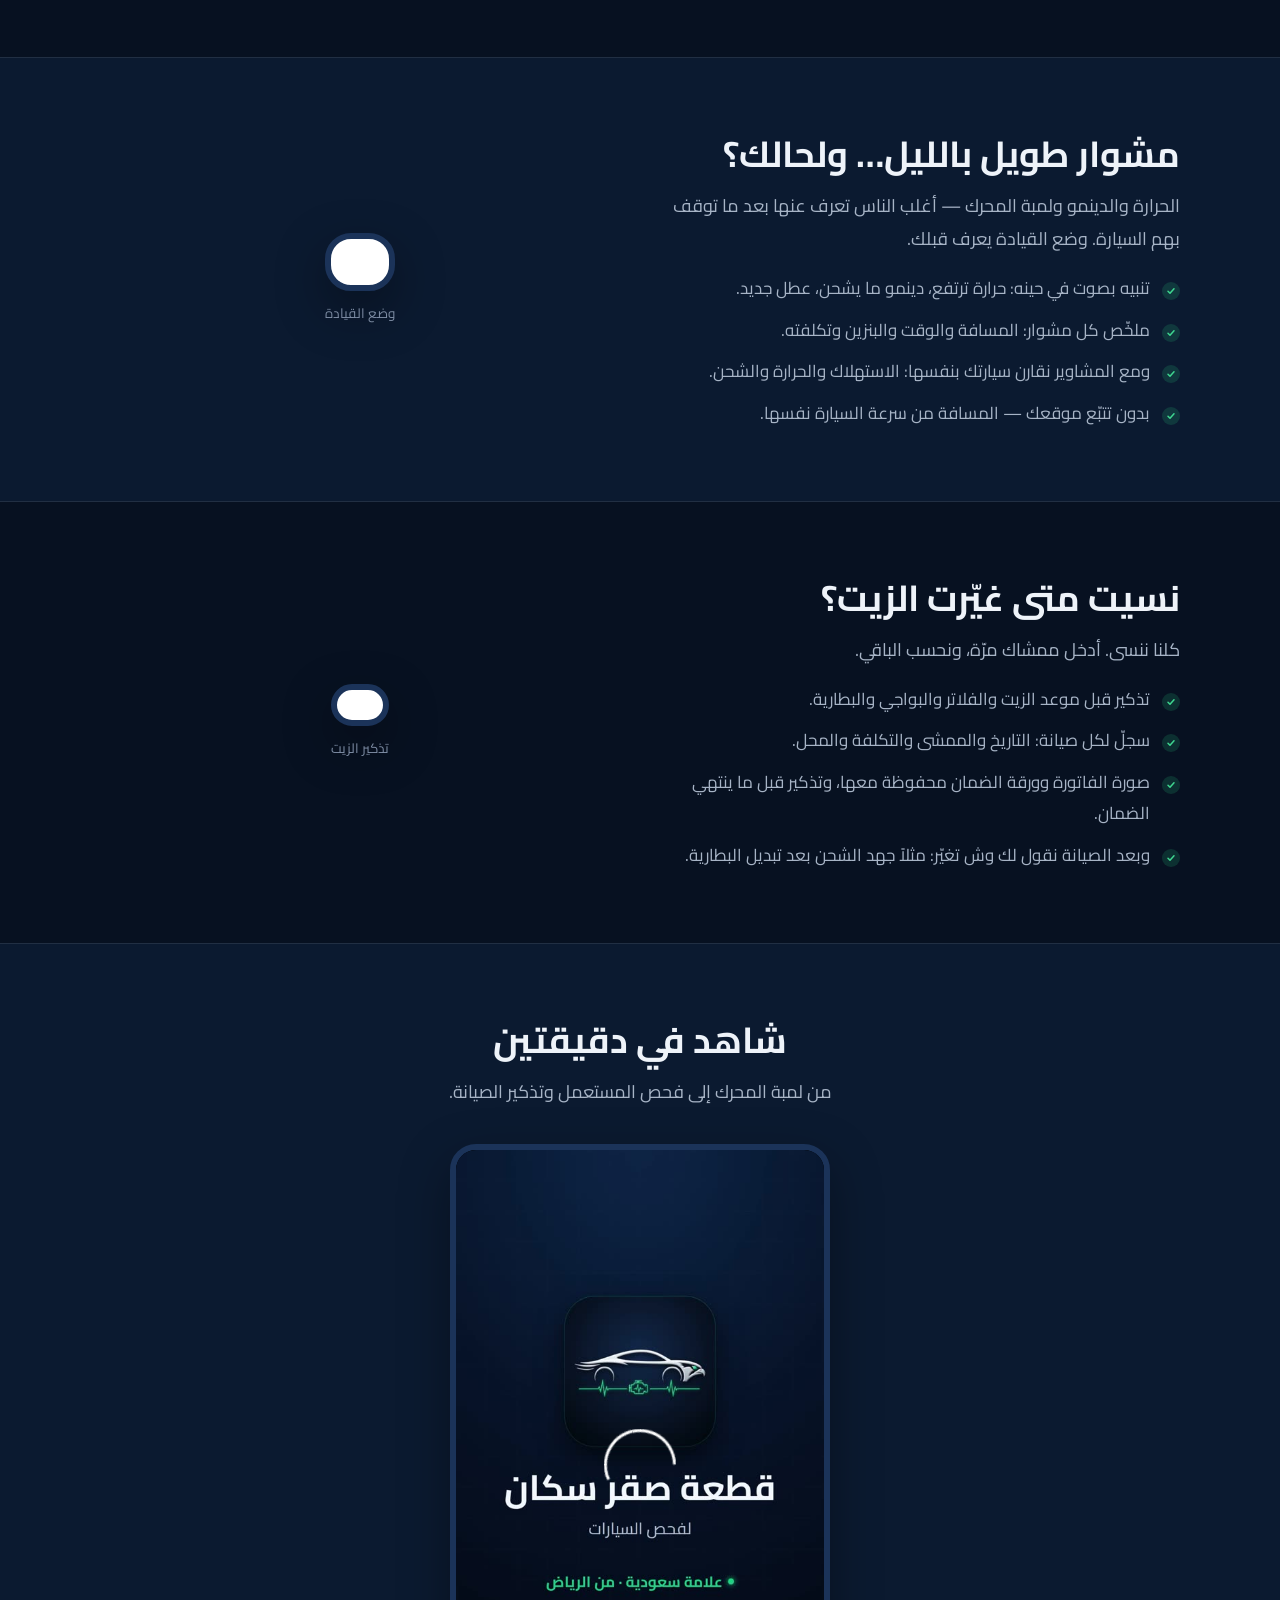
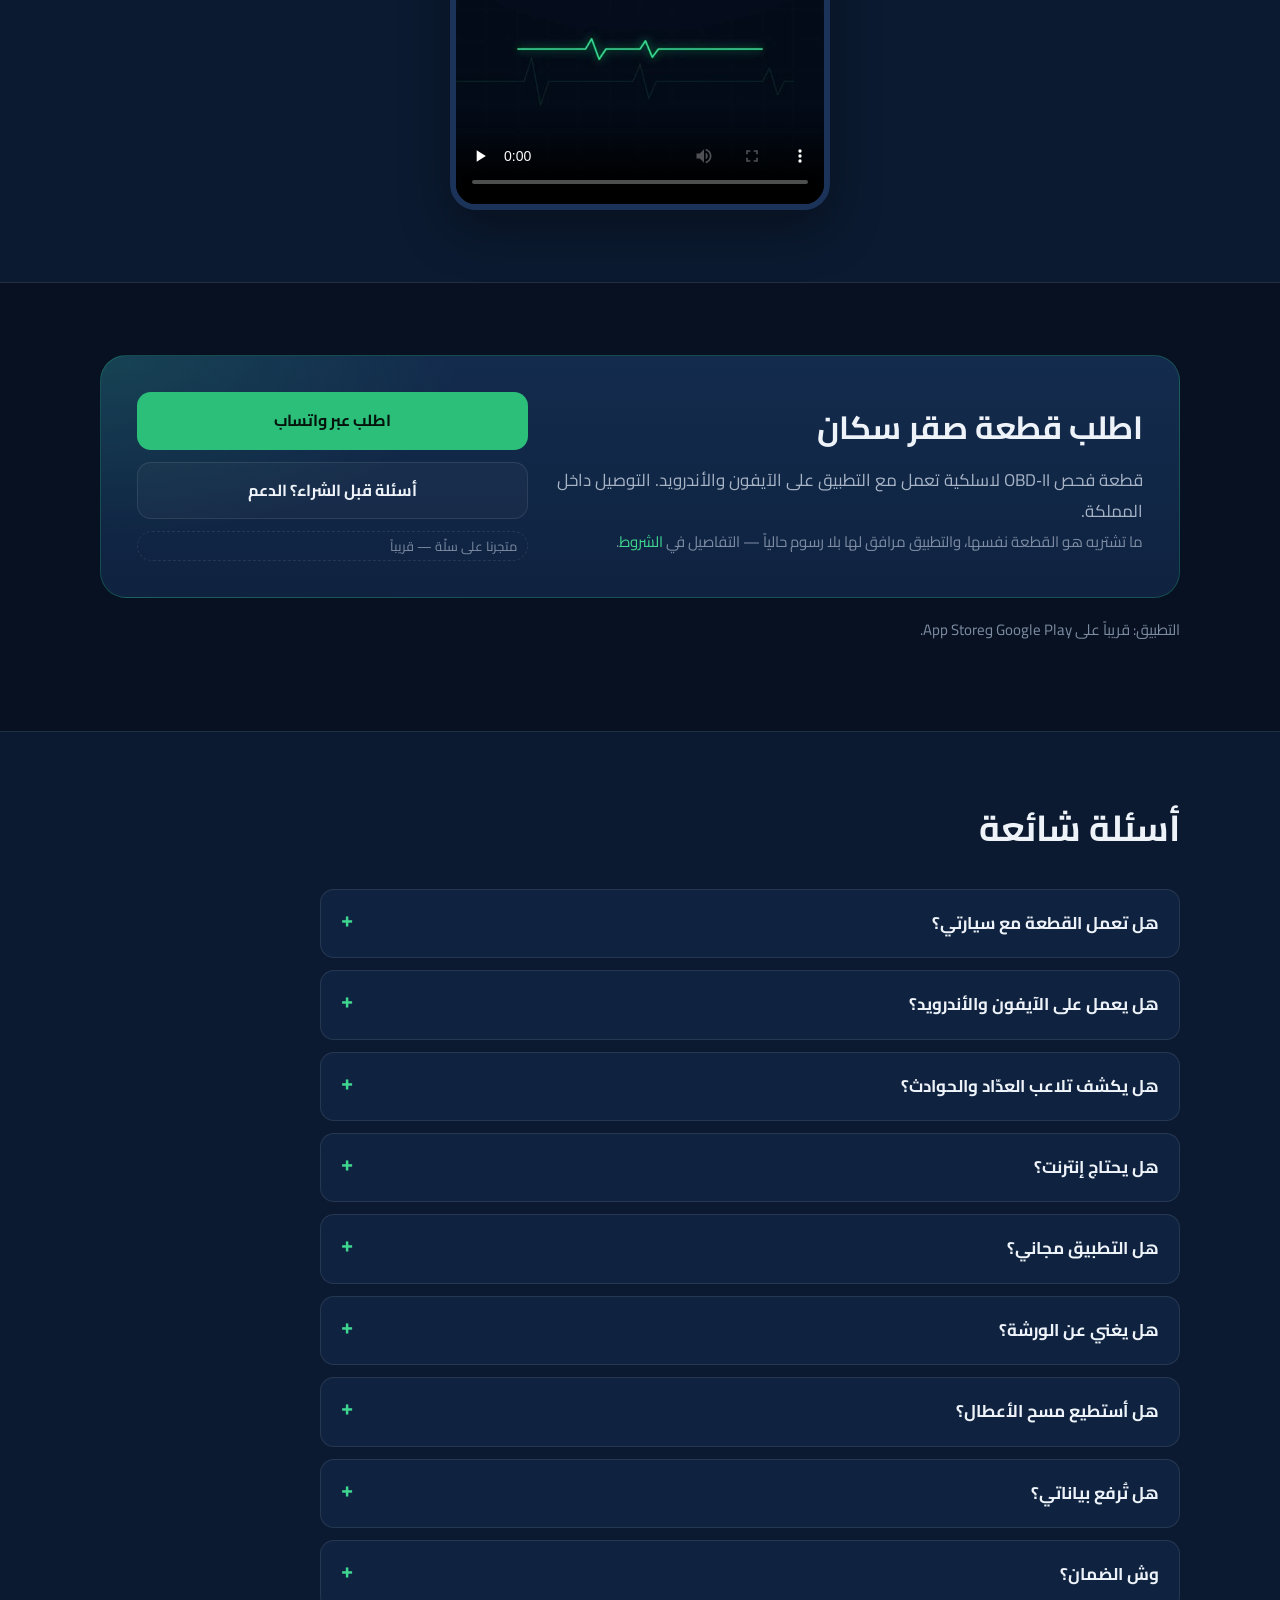
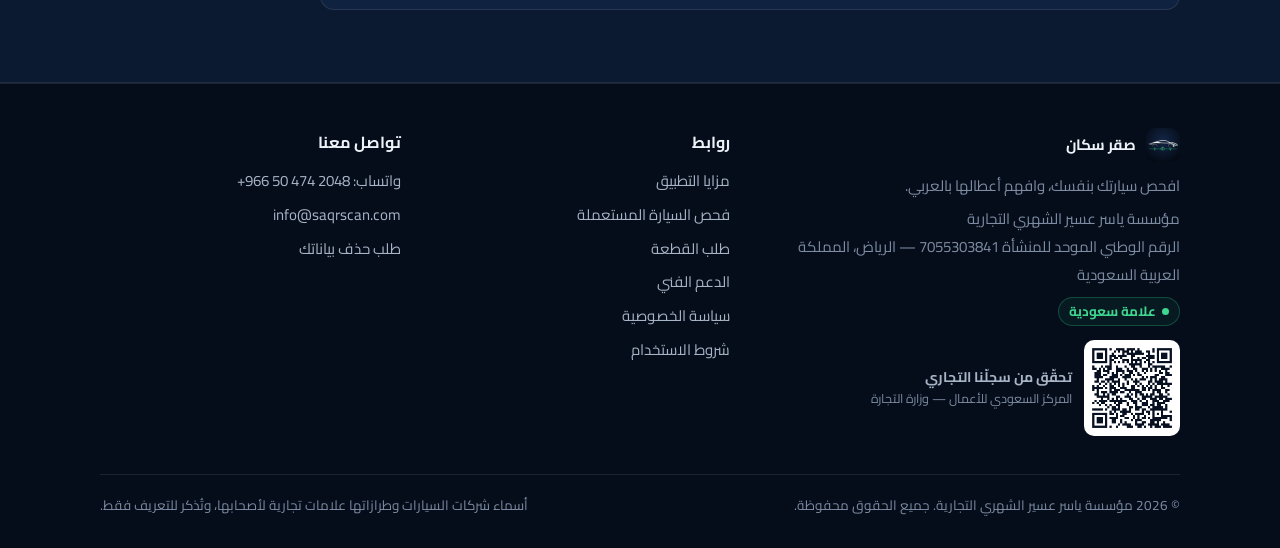
==== commit 08e50e16: "Add files via upload" ====
--- a/index.html
+++ b/index.html
@@ -7,7 +7,7 @@
 <meta name="referrer" content="strict-origin-when-cross-origin">
 <meta name="theme-color" content="#071121">
 <title>صقر سكان — افحص سيارتك بنفسك وافهم أعطالها بالعربي</title>
-<meta name="description" content="قطعة فحص OBD-II مع تطبيق عربي يقرأ أعطال سيارتك ويشرحها بكلام واضح: وش يعني الكود، أقدر أمشي، ووش أسوي الحين. وفحص إلكتروني قبل شراء السيارة المستعملة.">
+<meta name="description" content="قطعة صقر سكان لفحص السيارات مع تطبيق عربي: يقرأ أعطال كل كمبيوتر في سيارتك ويشرحها بكلام واضح، ويكشف التلاعب قبل شراء المستعملة، ويراقب سيارتك وأنت تمشي، ويحفظ صيانتك وفواتيرك. علامة سعودية.">
 <link rel="canonical" href="https://saqrscan.com/">
 <link rel="icon" href="/favicon.ico" sizes="any">
 <link rel="icon" type="image/png" sizes="32x32" href="/assets/img/favicon-32.png">
@@ -17,7 +17,7 @@
 <meta property="og:locale" content="ar_SA">
 <meta property="og:site_name" content="صقر سكان">
 <meta property="og:title" content="صقر سكان — افحص سيارتك بنفسك وافهم أعطالها بالعربي">
-<meta property="og:description" content="قطعة فحص OBD-II مع تطبيق عربي يقرأ أعطال سيارتك ويشرحها بكلام واضح: وش يعني الكود، أقدر أمشي، ووش أسوي الحين. وفحص إلكتروني قبل شراء السيارة المستعملة.">
+<meta property="og:description" content="قطعة صقر سكان لفحص السيارات مع تطبيق عربي: يقرأ أعطال كل كمبيوتر في سيارتك ويشرحها بكلام واضح، ويكشف التلاعب قبل شراء المستعملة، ويراقب سيارتك وأنت تمشي، ويحفظ صيانتك وفواتيرك. علامة سعودية.">
 <meta property="og:url" content="https://saqrscan.com/">
 <meta property="og:image" content="https://saqrscan.com/assets/img/og.png">
 <meta name="twitter:card" content="summary_large_image">
@@ -34,7 +34,8 @@
     </a>
     <nav class="nav" aria-label="القائمة الرئيسية">
       <a href="/#features">المزايا</a>
-      <a href="/#how">كيف يعمل</a>
+      <a href="/#used">فحص المستعمل</a>
+      <a href="/#video">الفيديو</a>
       <a href="/#faq">الأسئلة</a>
       <a href="/support/">الدعم</a>
       <a href="/privacy/">الخصوصية</a>
@@ -47,12 +48,12 @@
 <section class="hero">
   <div class="wrap">
     <div>
-      <span class="eyebrow">قطعة فحص + تطبيق عربي</span>
-      <h1>لمبة المحرك ولّعت؟<br><em>افهم السبب قبل الورشة.</em></h1>
-      <p class="lead">صقر سكان يقرأ كمبيوتر سيارتك عبر قطعة صغيرة تركّبها تحت المقود، ويشرح لك كل عطل بالعربي: وش يعني، هل تقدر تمشي، وش الأسباب الشائعة، ووش تسوي الحين.</p>
+      <span class="eyebrow">قطعة فحص + تطبيق عربي · علامة سعودية</span>
+      <h1>لمبة المحرك اشتغلت؟<br><em>افهم السبب قبل الورشة.</em></h1>
+      <p class="lead">قطعة صقر سكان تركّبها تحت المقود، فتقرأ كمبيوترات سيارتك وتشرح لك كل عطل بالعربي: وش يعني، هل تقدر تمشي، وش الأسباب الشائعة، ووش تسوي الحين.</p>
       <div class="actions">
         <a class="btn btn-primary" href="#buy"><svg viewBox="0 0 24 24" aria-hidden="true" focusable="false"><path d="M3 4h2l2 11h11l2-8H6.5" fill="none" stroke="currentColor" stroke-width="1.8" stroke-linejoin="round" stroke-linecap="round"/><circle cx="9" cy="19" r="1.5" fill="currentColor"/><circle cx="17" cy="19" r="1.5" fill="currentColor"/></svg> اطلب القطعة</a>
-        <a class="btn btn-ghost" href="#how">كيف يعمل؟</a>
+        <a class="btn btn-ghost" href="#video">شاهد في دقيقتين</a>
       </div>
       <p class="note">للآيفون والأندرويد · يعمل مع سيارات OBD‑II · بلا حساب ولا تسجيل</p>
     </div>
@@ -66,7 +67,7 @@
     <div class="grid grid-3 steps">
       <article class="card step"><span class="icon"><svg viewBox="0 0 24 24" aria-hidden="true" focusable="false"><path d="M9 3v5M15 3v5M6 8h12v3a6 6 0 0 1-12 0z" fill="none" stroke="currentColor" stroke-width="1.8" stroke-linecap="round" stroke-linejoin="round"/><path d="M12 17v4" stroke="currentColor" stroke-width="1.8" stroke-linecap="round"/></svg></span><h3>ركّب القطعة</h3><p>في منفذ الفحص OBD‑II تحت المقود جهة السائق، والسيارة مطفأة.</p></article>
       <article class="card step"><span class="icon"><svg viewBox="0 0 24 24" aria-hidden="true" focusable="false"><rect x="7" y="2.5" width="10" height="19" rx="2.5" fill="none" stroke="currentColor" stroke-width="1.8"/><path d="M11 18.5h2" stroke="currentColor" stroke-width="1.8" stroke-linecap="round"/></svg></span><h3>شغّل السيارة واتصل</h3><p>افتح التطبيق واضغط «اتصل». القطعة تظهر داخل التطبيق ولا تحتاج إقراناً من إعدادات الجوال.</p></article>
-      <article class="card step"><span class="icon"><svg viewBox="0 0 24 24" aria-hidden="true" focusable="false"><path d="M4 5h16v11H9l-5 4z" fill="none" stroke="currentColor" stroke-width="1.8" stroke-linejoin="round"/><path d="M8 9.5h8M8 12.5h5" stroke="currentColor" stroke-width="1.8" stroke-linecap="round"/></svg></span><h3>اقرأ النتيجة بالعربي</h3><p>أعطال كمبيوتر المحرك والوحدات الأخرى، مع شرح لكل كود وما تفعله بعده.</p></article>
+      <article class="card step"><span class="icon"><svg viewBox="0 0 24 24" aria-hidden="true" focusable="false"><path d="M4 5h16v11H9l-5 4z" fill="none" stroke="currentColor" stroke-width="1.8" stroke-linejoin="round"/><path d="M8 9.5h8M8 12.5h5" stroke="currentColor" stroke-width="1.8" stroke-linecap="round"/></svg></span><h3>اقرأ النتيجة بالعربي</h3><p>التطبيق يعرف سيارتك من رقم الهيكل، ويعرض أعطال كل جهاز فيها مع شرحٍ لكل كود وما تفعله بعده.</p></article>
     </div>
   </div>
 </section>
@@ -77,9 +78,9 @@
       <div class="section-head tight"><h2>لا «P0171» وترجمة حرفية</h2><p>أدوات الفحص المعتادة تعطيك رقماً وجملة إنجليزية، فتضطر للبحث. صقر سكان يقولها لك بكلام الناس وبأسماء القطع المعروفة في الورش.</p></div>
       <ul class="ticks">
         <li>هل الأمر خطير؟ إجابة صريحة عن القيادة: نعم، أو بحذر، أو لا.</li>
-        <li>الأسباب مرتّبة من الأشهر إلى الأقل.</li>
+        <li>الأسباب مرتّبة من الأشهر إلى الأقل، وتقدير تقريبي لكلفة الإصلاح.</li>
         <li>الشرح يتغيّر حسب حالة العطل: قائم الآن، أو معلّق، أو قديم مخزّن.</li>
-        <li>انسخ الكود بضغطة وأرسله للورشة.</li>
+        <li>الجزء المعطّل ملوّن على رسمة المحرك، والكود يُنسخ بضغطة.</li>
       </ul>
     </div>
     <div class="demo" aria-label="مثال توضيحي لبطاقة شرح عطل">
@@ -95,43 +96,122 @@
   </div>
 </section>
 
-<section id="features">
+<section id="all">
+  <div class="wrap split">
+    <div>
+      <div class="section-head tight"><h2>المحرك ليس وحده</h2><p>أغلب أجهزة الفحص تسأل كمبيوتر المحرك وتسكت. قطعة صقر سكان تسأل كل كمبيوتر يردّ في سيارتك، وتعرض أعطال كل جهاز باسمه — لا بعنوانه الرقمي.</p></div>
+      <ul class="ticks">
+        <li>الفرامل والثبات (ABS) والتوجيه.</li>
+        <li>القير — بصفحته ورسمته، وكل قطعة فيه بلونها.</li>
+        <li>الإضاءة والكهرباء والمكيّف وشبكة الكمبيوترات.</li>
+        <li>وما لم يردّ يُقال لك صراحةً: «لم نصل إليه».</li>
+      </ul>
+      <p class="fine mt14">ما يُقرأ يختلف من سيارة لأخرى حسب ما تتيحه الشركة المصنّعة.</p>
+    </div>
+    <div class="shots">
+      <figure class="shot"><div class="phone"><img src="/assets/img/app/map.jpg" width="560" height="899" loading="lazy" decoding="async" alt="لقطة من التطبيق: رسمة السيارة وأعطال كل جهاز فيها"></div><figcaption>أعطال كل جهاز — مثال من تويوتا كامري</figcaption></figure>
+      <figure class="shot"><div class="phone"><img src="/assets/img/app/gearbox.jpg" width="560" height="915" loading="lazy" decoding="async" alt="لقطة من التطبيق: صفحة القير ورسمة قطعه"></div><figcaption>صفحة القير ورسمته</figcaption></figure>
+    </div>
+  </div>
+</section>
+
+<section id="features" class="alt">
   <div class="wrap">
     <div class="section-head"><h2>كل ما يقوله كمبيوتر سيارتك، بالعربي</h2><p>مصمم للسوق السعودي: السيارات الأشهر، وحرارة الصيف، وأسماء القطع المحلية.</p></div>
     <div class="grid grid-3">
       <article class="card"><span class="icon"><svg viewBox="0 0 24 24" aria-hidden="true" focusable="false"><path d="M4 5h16v11H9l-5 4z" fill="none" stroke="currentColor" stroke-width="1.8" stroke-linejoin="round"/><path d="M8 9.5h8M8 12.5h5" stroke="currentColor" stroke-width="1.8" stroke-linecap="round"/></svg></span><h3>شرح كل عطل بالعربي</h3><p>لكل كود عطل بطاقة واضحة: وش يعني؟ أقدر أمشي؟ الأسباب الشائعة، ووش أسوي الحين. أكثر من ٩٤٠٠ كود عام، وأكواد خاصة بتويوتا ولكزس.</p></article>
       <article class="card"><span class="icon"><svg viewBox="0 0 24 24" aria-hidden="true" focusable="false"><path d="M4 10h2V8h3V6h6v2h2l2 2h1v6h-1l-2 2H9l-2-2H6v-2H4z" fill="none" stroke="currentColor" stroke-width="1.8" stroke-linejoin="round"/><path d="M9 13h2l1-2 1.5 4 1-2H16" fill="none" stroke="currentColor" stroke-width="1.6" stroke-linecap="round" stroke-linejoin="round"/></svg></span><h3>قراءة كمبيوتر المحرك</h3><p>الأعطال القائمة والمعلّقة والمخزّنة والدائمة التي لا تُمسح، مع لقطة المحرك لحظة تسجيل العطل.</p></article>
-      <article class="card"><span class="icon"><svg viewBox="0 0 24 24" aria-hidden="true" focusable="false"><path d="M12 4l9 5-9 5-9-5z" fill="none" stroke="currentColor" stroke-width="1.8" stroke-linejoin="round"/><path d="M3 14l9 5 9-5" fill="none" stroke="currentColor" stroke-width="1.8" stroke-linejoin="round"/></svg></span><h3>فحص وحدات السيارة الأخرى</h3><p>يمرّ على وحدات مثل الفرامل والوسائد الهوائية والجسم والمكيّف — حسب ما تتيحه سيارتك — لا المحرك وحده.</p></article>
-      <article class="card"><span class="icon"><svg viewBox="0 0 24 24" aria-hidden="true" focusable="false"><path d="M3 15v-3l2-5h14l2 5v3a1 1 0 0 1-1 1h-1a2 2 0 0 1-4 0H9a2 2 0 0 1-4 0H4a1 1 0 0 1-1-1z" fill="none" stroke="currentColor" stroke-width="1.8" stroke-linejoin="round"/><path d="M5 12h14" stroke="currentColor" stroke-width="1.8"/></svg></span><h3>فحص ما قبل الشراء</h3><p>تقرير واضح قبل أن تدفع: هل مُسحت الأعطال حديثاً لإخفائها؟ هل اكتملت اختبارات السيارة الذاتية؟</p></article>
-      <article class="card"><span class="icon"><svg viewBox="0 0 24 24" aria-hidden="true" focusable="false"><path d="M6 3h8l4 4v14H6z" fill="none" stroke="currentColor" stroke-width="1.8" stroke-linejoin="round"/><path d="M9 13l2 2 4-4" fill="none" stroke="currentColor" stroke-width="1.8" stroke-linecap="round" stroke-linejoin="round"/></svg></span><h3>تقرير PDF مختوم</h3><p>تقرير برمز تحقق يستطيع من يستلمه أن يتأكد من أنه صدر من التطبيق ولم يُعدَّل بعد إصداره.</p></article>
-      <article class="card"><span class="icon"><svg viewBox="0 0 24 24" aria-hidden="true" focusable="false"><path d="M4 16a8 8 0 1 1 16 0" fill="none" stroke="currentColor" stroke-width="1.8" stroke-linecap="round"/><path d="M12 16l4-5" stroke="currentColor" stroke-width="1.8" stroke-linecap="round"/><circle cx="12" cy="16" r="1.6" fill="currentColor"/></svg></span><h3>القراءات الحية وصحة المحرك</h3><p>الحرارة، الجهد، الدورات، تصحيح الوقود، والتذبذب في الخمول — مع شرح لكل قراءة متى تكون طبيعية ومتى لا.</p></article>
-      <article class="card"><span class="icon"><svg viewBox="0 0 24 24" aria-hidden="true" focusable="false"><path d="M6 16V11a6 6 0 0 1 12 0v5l1.5 2h-15z" fill="none" stroke="currentColor" stroke-width="1.8" stroke-linejoin="round"/><path d="M10 20a2 2 0 0 0 4 0" fill="none" stroke="currentColor" stroke-width="1.8"/></svg></span><h3>الجراج وتذكيرات الصيانة</h3><p>أكثر من سيارة في حساب واحد على جوالك، وتذكير بتغيير الزيت وغيره.</p></article>
-      <article class="card"><span class="icon"><svg viewBox="0 0 24 24" aria-hidden="true" focusable="false"><path d="M12 3l7 3v6c0 4.5-3 7.5-7 9-4-1.5-7-4.5-7-9V6z" fill="none" stroke="currentColor" stroke-width="1.8" stroke-linejoin="round"/><path d="M9 12l2 2 4-4.5" fill="none" stroke="currentColor" stroke-width="1.8" stroke-linecap="round" stroke-linejoin="round"/></svg></span><h3>صادق في حدوده</h3><p>لا يقول «سليم» عن شيء لم يقرأه، ويذكر بوضوح ما لم يُفحص. لا يكشف الحوادث ولا السمكرة ولا ميكانيكا القير.</p></article>
-      <article class="card"><span class="icon"><svg viewBox="0 0 24 24" aria-hidden="true" focusable="false"><rect x="5" y="10" width="14" height="10" rx="2" fill="none" stroke="currentColor" stroke-width="1.8"/><path d="M8 10V7a4 4 0 0 1 8 0v3" fill="none" stroke="currentColor" stroke-width="1.8"/></svg></span><h3>خصوصيتك محفوظة</h3><p>بلا حساب ولا تسجيل دخول ولا رقم جوال، ولا نعرف سيارتك بعينها. ويمكنك إيقاف المشاركة متى شئت.</p></article>
-    </div>
-  </div>
-</section>
-
-<section class="alt">
-  <div class="wrap split">
-    <div>
-      <div class="section-head tight"><h2>تشتري سيارة مستعملة؟</h2><p>افحصها إلكترونياً قبل أن تدفع، واطلب من البائع تفسير أي شيء غريب.</p></div>
-      <ul class="ticks">
-        <li>كشف مؤشرات مسح الأعطال الحديث لإخفائها.</li>
-        <li>الأكواد الدائمة التي لا تُمسح بأي جهاز إلا بعد الإصلاح.</li>
-        <li>اكتمال اختبارات السيارة الذاتية (الجاهزية).</li>
-        <li>تقرير PDF مختوم برمز تحقق، يُرسل للبائع أو لمن تثق برأيه.</li>
-      </ul>
-    </div>
-    <div class="card">
+      <article class="card"><span class="icon"><svg viewBox="0 0 24 24" aria-hidden="true" focusable="false"><path d="M4 7h16M4 12h16M4 17h10M18 15l2 2-2 2" fill="none" stroke="currentColor" stroke-width="1.8" stroke-linecap="round" stroke-linejoin="round"/></svg></span><h3>كل كمبيوتر في السيارة</h3><p>الفرامل والقير والكهرباء والوسائد — حسب ما تتيحه سيارتك. كل جهاز بصفحته وأعطاله ورسمته.</p></article>
+      <article class="card"><span class="icon"><svg viewBox="0 0 24 24" aria-hidden="true" focusable="false"><path d="M12 3l7 3v5c0 4.5-3 8.5-7 10-4-1.5-7-5.5-7-10V6l7-3zM9.5 12l2 2 3.5-4" fill="none" stroke="currentColor" stroke-width="1.8" stroke-linecap="round" stroke-linejoin="round"/></svg></span><h3>كشف التلاعب</h3><p>خمسة أسئلة قبل أن تدفع: الموديل الحقيقي، والعدّاد المرجوع، والحوادث المسجّلة، والقطع المنقولة، والعطل المُهمَل.</p></article>
+      <article class="card"><span class="icon"><svg viewBox="0 0 24 24" aria-hidden="true" focusable="false"><path d="M6 3h8l4 4v14H6z" fill="none" stroke="currentColor" stroke-width="1.8" stroke-linejoin="round"/><path d="M9 13l2 2 4-4" fill="none" stroke="currentColor" stroke-width="1.8" stroke-linecap="round" stroke-linejoin="round"/></svg></span><h3>تقرير ما قبل الشراء</h3><p>درجة مخاطرة، وتقدير تقريبي لكلفة الإصلاح، وقسم صريح لما لم نفحصه. مختوم برمز تحقق يثبت أنه لم يُعدَّل بعد إصداره.</p></article>
+      <article class="card"><span class="icon"><svg viewBox="0 0 24 24" aria-hidden="true" focusable="false"><path d="M5 17h14M7 17l1.5-6h7L17 17M6 13h12M8 20v-3M16 20v-3M12 4v3" fill="none" stroke="currentColor" stroke-width="1.8" stroke-linecap="round" stroke-linejoin="round"/></svg></span><h3>وضع القيادة</h3><p>نراقب الحرارة والشحن ولمبة المحرك وأنت تمشي، وننبّهك بصوت في حينه. وملخّص كل مشوار وتكلفة بنزينه — بدون تتبّع موقعك.</p></article>
+      <article class="card"><span class="icon"><svg viewBox="0 0 24 24" aria-hidden="true" focusable="false"><path d="M7 3h8l4 4v14H7zM15 3v4h4M10 12h6M10 16h6" fill="none" stroke="currentColor" stroke-width="1.8" stroke-linecap="round" stroke-linejoin="round"/></svg></span><h3>سجلّ الصيانة والفواتير</h3><p>صوّر الفاتورة واكتب الضمان، ونذكّرك قبل ما ينتهي. ونقول لك وش تغيّر في قراءات سيارتك بعد الصيانة.</p></article>
+      <article class="card"><span class="icon"><svg viewBox="0 0 24 24" aria-hidden="true" focusable="false"><path d="M12 3c3 4 5 6.5 5 9a5 5 0 0 1-10 0c0-2.5 2-5 5-9z" fill="none" stroke="currentColor" stroke-width="1.8" stroke-linecap="round" stroke-linejoin="round"/></svg></span><h3>تذكير الزيت والقطع</h3><p>أدخل ممشاك مرّة، ونحسب كل كيلو تمشيه ونذكّرك قبل موعد الزيت والفلاتر والبواجي. وأكثر من سيارة على جوالك.</p></article>
+      <article class="card"><span class="icon"><svg viewBox="0 0 24 24" aria-hidden="true" focusable="false"><path d="M4 16a8 8 0 1 1 16 0" fill="none" stroke="currentColor" stroke-width="1.8" stroke-linecap="round"/><path d="M12 16l4-5" stroke="currentColor" stroke-width="1.8" stroke-linecap="round"/><circle cx="12" cy="16" r="1.6" fill="currentColor"/></svg></span><h3>صحة سيارتك عبر المشاوير</h3><p>الحرارة والجهد والدورات وتصحيح الوقود، مع شرح متى تكون طبيعية. ونقارن سيارتك بنفسها لننبّهك قبل أن يطلع عطل.</p></article>
+      <article class="card"><span class="icon"><svg viewBox="0 0 24 24" aria-hidden="true" focusable="false"><path d="M12 4v11M8 8l4-4 4 4M5 14v5h14v-5" fill="none" stroke="currentColor" stroke-width="1.8" stroke-linecap="round" stroke-linejoin="round"/></svg></span><h3>أرسلها للفنّي</h3><p>ملخّص مرتّب بالأجهزة: كل كود وحالته — قائم الآن أو مخزّن. يفهمه الفنّي من أول قراءة.</p></article>
+      <article class="card"><span class="icon"><svg viewBox="0 0 24 24" aria-hidden="true" focusable="false"><path d="M12 3l7 3v6c0 4.5-3 7.5-7 9-4-1.5-7-4.5-7-9V6z" fill="none" stroke="currentColor" stroke-width="1.8" stroke-linejoin="round"/><path d="M9 12l2 2 4-4.5" fill="none" stroke="currentColor" stroke-width="1.8" stroke-linecap="round" stroke-linejoin="round"/></svg></span><h3>صادق في حدوده</h3><p>لا يقول «سليم» عن شيء لم يقرأه، ويذكر بوضوح ما لم يُفحص. لا يكشف السمكرة والدهان ولا ميكانيكا القير من الداخل.</p></article>
+      <article class="card"><span class="icon"><svg viewBox="0 0 24 24" aria-hidden="true" focusable="false"><rect x="5" y="10" width="14" height="10" rx="2" fill="none" stroke="currentColor" stroke-width="1.8"/><path d="M8 10V7a4 4 0 0 1 8 0v3" fill="none" stroke="currentColor" stroke-width="1.8"/></svg></span><h3>خصوصيتك محفوظة</h3><p>بلا حساب ولا تسجيل دخول ولا رقم جوال. صور فواتيرك وسجلّك على جوالك وحده، ويمكنك إيقاف المشاركة متى شئت.</p></article>
+    </div>
+  </div>
+</section>
+
+<section id="used">
+  <div class="wrap">
+    <div class="section-head"><h2>تشتري سيارة مستعملة؟</h2><p>افحصها إلكترونياً قبل أن تدفع. نسأل كمبيوترات السيارة نفسها لا البائع — والكمبيوتر ما يجامل.</p></div>
+    <div class="split top">
+      <div>
+        <ol class="qs">
+          <li><strong>الموديل الحقيقي</strong><span>من رقم الهيكل نفسه، لا من الإعلان أو الملصق.</span></li>
+          <li><strong>العدّاد المرجوع</strong><span>نقارن رقم الطبلون بما حفظه كمبيوتر السيارة — إن أتاحته.</span></li>
+          <li><strong>آثار الحوادث المسجّلة</strong><span>ما تسجّله وحدة الوسائد الهوائية إن أتاحته السيارة.</span></li>
+          <li><strong>القطع المنقولة</strong><span>كل كمبيوتر يحمل رقم هيكل سيارته. لو جاء من سيارة ثانية، ينكشف.</span></li>
+          <li><strong>العطل المُهمَل</strong><span>كم كيلو سيقت السيارة ولمبة المحرك مضيئة قبل أن تصلها.</span></li>
+        </ol>
+        <ul class="ticks">
+          <li>ومؤشرات مسح الأعطال حديثاً لإخفائها، والأكواد الدائمة التي لا تُمسح.</li>
+          <li>وتقرير PDF مختوم يُرسل للبائع أو لمن تثق برأيه.</li>
+        </ul>
+      </div>
+      <div class="shots">
+        <figure class="shot"><div class="phone"><img src="/assets/img/app/odometer.jpg" width="640" height="604" loading="lazy" decoding="async" alt="لقطة من التطبيق: العدّاد يطابق كمبيوتر المحرك"></div><figcaption>العدّاد مقابل كمبيوتر المحرك</figcaption></figure>
+        <figure class="shot"><div class="phone"><img src="/assets/img/app/modules.jpg" width="640" height="843" loading="lazy" decoding="async" alt="لقطة من التطبيق: كل الوحدات تحمل رقم هيكل السيارة نفسه"></div><figcaption>القطع المنقولة — كل وحدة ورقم هيكلها</figcaption></figure>
+      </div>
+    </div>
+    <div class="card honest">
       <h3 class="mt0">ما لا يكشفه — بصراحة</h3>
       <ul class="ticks warn">
-        <li>الحوادث السابقة والسمكرة والدهان.</li>
+        <li>السمكرة والدهان والحوادث التي لم تمسّ الأجهزة الإلكترونية.</li>
         <li>حالة القير والمحرك ميكانيكياً من الداخل.</li>
         <li>الصدأ والتعليق والإطارات.</li>
         <li>أي عطل لا يسجّله كمبيوتر السيارة.</li>
       </ul>
-      <p class="mt14">الفحص الإلكتروني يكمّل الفحص الميكانيكي الشامل ولا يغني عنه.</p>
+      <p class="mt14">هذه قرائن إلكترونية لا شهادة. الفحص الإلكتروني يكمّل الفحص الميكانيكي الشامل ولا يغني عنه.</p>
+    </div>
+  </div>
+</section>
+
+<section id="drive" class="alt">
+  <div class="wrap split">
+    <div>
+      <div class="section-head tight"><h2>مشوار طويل بالليل… ولحالك؟</h2><p>الحرارة والدينمو ولمبة المحرك — أغلب الناس تعرف عنها بعد ما توقف بهم السيارة. وضع القيادة يعرف قبلك.</p></div>
+      <ul class="ticks">
+        <li>تنبيه بصوت في حينه: حرارة ترتفع، دينمو ما يشحن، عطل جديد.</li>
+        <li>ملخّص كل مشوار: المسافة والوقت والبنزين وتكلفته.</li>
+        <li>ومع المشاوير نقارن سيارتك بنفسها: الاستهلاك والحرارة والشحن.</li>
+        <li>بدون تتبّع موقعك — المسافة من سرعة السيارة نفسها.</li>
+      </ul>
+    </div>
+    <div class="shots one">
+      <figure class="shot"><div class="phone"><img src="/assets/img/app/drive.jpg" width="640" height="505" loading="lazy" decoding="async" alt="لقطة من التطبيق: وضع القيادة"></div><figcaption>وضع القيادة</figcaption></figure>
+    </div>
+  </div>
+</section>
+
+<section id="log">
+  <div class="wrap split">
+    <div>
+      <div class="section-head tight"><h2>نسيت متى غيّرت الزيت؟</h2><p>كلنا ننسى. أدخل ممشاك مرّة، ونحسب الباقي.</p></div>
+      <ul class="ticks">
+        <li>تذكير قبل موعد الزيت والفلاتر والبواجي والبطارية.</li>
+        <li>سجلّ لكل صيانة: التاريخ والممشى والتكلفة والمحل.</li>
+        <li>صورة الفاتورة وورقة الضمان محفوظة معها، وتذكير قبل ما ينتهي الضمان.</li>
+        <li>وبعد الصيانة نقول لك وش تغيّر: مثلاً جهد الشحن بعد تبديل البطارية.</li>
+      </ul>
+    </div>
+    <div class="shots one">
+      <figure class="shot"><div class="phone"><img src="/assets/img/app/oil.jpg" width="640" height="420" loading="lazy" decoding="async" alt="لقطة من التطبيق: تذكير تغيير الزيت"></div><figcaption>تذكير الزيت</figcaption></figure>
+    </div>
+  </div>
+</section>
+
+<section id="video" class="alt">
+  <div class="wrap">
+    <div class="section-head center"><h2>شاهد في دقيقتين</h2><p>من لمبة المحرك إلى فحص المستعمل وتذكير الصيانة.</p></div>
+    <div class="video">
+      <video controls preload="none" playsinline poster="/assets/video/poster.jpg" width="540" height="960">
+        <source src="/assets/video/saqrscan-ad.mp4" type="video/mp4">
+        المتصفح لا يعرض الفيديو — <a href="/assets/video/saqrscan-ad.mp4">نزّله من هنا</a>.
+      </video>
     </div>
   </div>
 </section>
@@ -145,7 +225,7 @@
         <p class="fine mt10">ما تشتريه هو القطعة نفسها، والتطبيق مرافق لها بلا رسوم حالياً — التفاصيل في <a href="/privacy/#terms">الشروط</a>.</p>
       </div>
       <div class="actions">
-        <a class="btn btn-primary" href="https://wa.me/966504742048?text=%D8%A7%D9%84%D8%B3%D9%84%D8%A7%D9%85%20%D8%B9%D9%84%D9%8A%D9%83%D9%85%D8%8C%20%D8%A3%D8%B1%D8%BA%D8%A8%20%D9%81%D9%8A%20%D8%B7%D9%84%D8%A8%20%D9%82%D8%B7%D8%B9%D8%A9%20%D9%81%D8%AD%D8%B5%20%D8%B5%D9%82%D8%B1%20%D8%B3%D9%83%D8%A7%D9%86.%20%D9%85%D8%AF%D9%8A%D9%86%D8%AA%D9%8A%3A%20" rel="noopener noreferrer" target="_blank"><svg viewBox="0 0 24 24" aria-hidden="true" focusable="false"><path d="M4 20l1.3-4A8 8 0 1 1 8 18.7z" fill="none" stroke="currentColor" stroke-width="1.8" stroke-linejoin="round"/><path d="M9 9.5c.3 2 2 4 4.5 4.8l1.2-1.2 1.8.8c-.2 1-1 1.8-2 1.8C11 15.7 8.3 13 8.3 10.5c0-1 .8-1.8 1.8-2l.8 1.8z" fill="currentColor"/></svg> اطلب عبر واتساب</a>
+        <a class="btn btn-primary" href="https://wa.me/966504742048?text=%D8%A7%D9%84%D8%B3%D9%84%D8%A7%D9%85%20%D8%B9%D9%84%D9%8A%D9%83%D9%85%D8%8C%20%D8%A3%D8%B1%D8%BA%D8%A8%20%D9%81%D9%8A%20%D8%B7%D9%84%D8%A8%20%D9%82%D8%B7%D8%B9%D8%A9%20%D9%81%D8%AD%D8%B5%20%D8%B5%D9%82%D8%B1%20%D8%B3%D9%83%D8%A7%D9%86.%20%D9%85%D8%AF%D9%8A%D9%86%D8%AA%D9%8A%3A%20" rel="noopener noreferrer" target="_blank">اطلب عبر واتساب</a>
         <a class="btn btn-ghost" href="/support/">أسئلة قبل الشراء؟ الدعم</a>
         <span class="badge-soon">متجرنا على سلّة — قريباً</span>
       </div>
@@ -158,13 +238,14 @@
   <div class="wrap">
     <div class="section-head"><h2>أسئلة شائعة</h2></div>
     <div class="faq">
-      <details><summary>هل تعمل القطعة مع سيارتي؟</summary><p>تعمل مع السيارات التي فيها منفذ تشخيص OBD‑II، وهو موجود في أغلب سيارات البنزين في السعودية من موديل ٢٠٠٨ تقريباً فما فوق، ويكون تحت المقود جهة السائق. ما يُقرأ من الوحدات الأخرى يختلف من سيارة لأخرى حسب ما تتيحه الشركة المصنّعة.</p></details>
-      <details><summary>هل يعمل على الآيفون والأندرويد؟</summary><p>نعم. على أندرويد يعمل مع قطع البلوتوث العادي وBLE، وعلى الآيفون مع قطع البلوتوث منخفض الطاقة (BLE) فقط — والقطعة التي نبيعها تدعم الاثنين.</p></details>
+      <details><summary>هل تعمل القطعة مع سيارتي؟</summary><p>تعمل مع السيارات التي فيها منفذ تشخيص OBD‑II، وهو موجود في أغلب سيارات البنزين في السعودية من موديل ٢٠٠٨ تقريباً فما فوق، ويكون تحت المقود جهة السائق. ما يُقرأ من الأجهزة الأخرى (الفرامل، القير، الوسائد…) يختلف من سيارة لأخرى حسب ما تتيحه الشركة المصنّعة.</p></details>
+      <details><summary>هل يعمل على الآيفون والأندرويد؟</summary><p>نعم. القطعة التي نبيعها تتصل بالبلوتوث منخفض الطاقة (BLE)، فتعمل على الآيفون والأندرويد. والتطبيق مُختبر معها هي؛ القطع الأخرى قد لا تعطي كل المزايا، خصوصاً قراءة الأجهزة غير المحرك.</p></details>
+      <details><summary>هل يكشف تلاعب العدّاد والحوادث؟</summary><p>يكشف ما سجّلته كمبيوترات السيارة: يقارن رقم الطبلون بما حفظه الكمبيوتر، ويقرأ رقم الهيكل من كل وحدة ليكشف المنقولة من سيارة أخرى، وما تسجّله وحدة الوسائد إن أتاحته السيارة. ولا يكشف السمكرة والدهان ولا الحادث الذي لم يمسّ الأجهزة — فهي قرائن لا شهادة، والفحص الميكانيكي ضروري قبل الشراء.</p></details>
       <details><summary>هل يحتاج إنترنت؟</summary><p>الفحص نفسه لا يحتاج إنترنت؛ الاتصال بين الجوال والقطعة بالبلوتوث. الإنترنت يُستخدم فقط لإرسال بيانات المشاركة الاختيارية والتحقق من التقارير المختومة.</p></details>
       <details><summary>هل التطبيق مجاني؟</summary><p>التطبيق متاح حالياً بلا رسوم، وما تشتريه منا هو القطعة. وقد نضيف مستقبلاً مزايا مدفوعة أو اشتراكاً، وسنعلن ذلك مسبقاً — التفاصيل في <a href="/privacy/#terms">شروط الاستخدام</a>.</p></details>
       <details><summary>هل يغني عن الورشة؟</summary><p>لا. يقرأ ما يبلّغه كمبيوتر السيارة عن نفسه ويشرحه لك بالعربي، فتدخل الورشة وأنت فاهم. لكنه ليس تشخيصاً فنياً معتمداً، ولا يكشف الأعطال الميكانيكية التي لا يسجلها الكمبيوتر.</p></details>
-      <details><summary>هل أستطيع مسح الأعطال؟</summary><p>نعم، بعد تأكيد صريح منك. لكن المسح يطفئ اللمبة ولا يصلح السبب، ويمحو معلومات تفيد الفني. ننصح بعدم المسح قبل إعطاء الكود للورشة.</p></details>
-      <details><summary>هل تُرفع بياناتي؟</summary><p>إذا فعّلت المشاركة يُرسل التطبيق الشركة والطراز والسنة وأكواد الأعطال تحت رقم عضو عشوائي، <strong>بلا رقم الهيكل الكامل</strong> وبلا اسم أو جوال أو موقع. ويمكنك إيقافها من الإعدادات وطلب حذف ما رُفع. التفاصيل في <a href="/privacy/">سياسة الخصوصية</a>.</p></details>
+      <details><summary>هل أستطيع مسح الأعطال؟</summary><p>نعم، بعد تأكيد صريح منك. لكن المسح يطفئ اللمبة ولا يصلح السبب، ويمحو معلومات تفيد الفني. ننصح بعدم المسح قبل إعطاء الكود للورشة. ووحدة الوسائد الهوائية لا يُرسل لها أي أمر مسح أبداً.</p></details>
+      <details><summary>هل تُرفع بياناتي؟</summary><p>إذا فعّلت المشاركة يُرسل التطبيق الشركة والطراز والسنة وأكواد الأعطال تحت رقم عضو عشوائي، <strong>بلا رقم الهيكل الكامل</strong> وبلا اسم أو جوال أو موقع. وصور فواتيرك وسجلّ صيانتك لا تغادر جوالك. ويمكنك إيقاف المشاركة من الإعدادات وطلب حذف ما رُفع. التفاصيل في <a href="/privacy/">سياسة الخصوصية</a>.</p></details>
       <details><summary>وش الضمان؟</summary><p>القطعة مضمونة ضد عيوب الصناعة وفق نظام التجارة الإلكترونية ونظام حماية المستهلك في المملكة. تواصل معنا عبر <a href="/support/">الدعم</a> لأي مشكلة.</p></details>
     </div>
   </div>
@@ -176,12 +257,14 @@
       <div>
         <div class="brandline"><img src="/assets/img/icon-192.png" width="34" height="34" alt=""> صقر سكان</div>
         <p class="m0 mb6">افحص سيارتك بنفسك، وافهم أعطالها بالعربي.</p>
-        <p class="m0">مؤسسة ياسر عسير الشهري التجارية<br>سجل تجاري رقم <span class="ltr">7055303841</span> — الرياض، المملكة العربية السعودية</p>
+        <p class="m0">مؤسسة ياسر عسير الشهري التجارية<br>الرقم الوطني الموحد للمنشأة <span class="ltr">7055303841</span> — الرياض، المملكة العربية السعودية<br><span class="saudi-badge">علامة سعودية</span></p>
+        <a class="crqr" href="https://qr.saudibusiness.gov.sa/viewcr?nCrNumber=6Mr8IJS77Y16T1K5v9NCGA==" rel="noopener noreferrer" target="_blank"><img src="/assets/img/cr-qr.png" width="96" height="96" alt="رمز التحقق من السجل التجاري"><span>تحقّق من سجلّنا التجاري<small>المركز السعودي للأعمال — وزارة التجارة</small></span></a>
       </div>
       <div>
         <h4>روابط</h4>
         <ul>
           <li><a href="/#features">مزايا التطبيق</a></li>
+          <li><a href="/#used">فحص السيارة المستعملة</a></li>
           <li><a href="/#buy">طلب القطعة</a></li>
           <li><a href="/support/">الدعم الفني</a></li>
           <li><a href="/privacy/">سياسة الخصوصية</a></li>
--- a/assets/site.css
+++ b/assets/site.css
@@ -250,3 +250,50 @@
 .section-head.tight { margin-bottom: 10px; }
 .page-head .sub { color: var(--dim); font-size: 14px; margin: 4px 0 0; }
 .buy p.fine { color: var(--dim); }
+
+/* ── (أكتوبر ٢٠٢٦) لقطات التطبيق، والأسئلة الخمسة، والفيديو ── */
+.shots { display: grid; grid-template-columns: 1fr 1fr; gap: 18px; align-items: start; }
+.shots.one { grid-template-columns: 1fr; max-width: 440px; margin-inline: auto; }
+.shot { margin: 0; }
+.shot .phone {
+  border-radius: 26px; overflow: hidden; background: #fff;
+  border: 6px solid #1b3359; box-shadow: var(--shadow);
+}
+.shot .phone img { width: 100%; }
+.shot figcaption { color: var(--dim); font-size: 13.5px; text-align: center; margin-top: 10px; }
+@media (max-width: 620px) { .shots { grid-template-columns: 1fr; max-width: 360px; margin-inline: auto; } }
+.split.top { align-items: start; }
+.section-head.center { margin-inline: auto; text-align: center; }
+
+.qs { list-style: none; counter-reset: q; padding: 0; margin: 0 0 18px; display: grid; gap: 12px; }
+.qs li {
+  counter-increment: q; position: relative;
+  background: var(--surface); border: 1px solid var(--line); border-radius: 14px;
+  padding: 14px 18px 14px 18px; padding-inline-start: 62px;
+}
+.qs li::before {
+  content: counter(q); position: absolute; inset-inline-start: 16px; top: 16px;
+  width: 32px; height: 32px; border-radius: 50%; display: grid; place-items: center;
+  background: var(--green); color: var(--green-ink); font-weight: 700;
+}
+.qs strong { display: block; font-size: 17px; }
+.qs span { color: var(--muted); font-size: 15.5px; }
+.card.honest { margin-top: 28px; }
+
+.video { max-width: 380px; margin: 0 auto; border-radius: 26px; overflow: hidden; border: 6px solid #1b3359; box-shadow: var(--shadow); background: #000; }
+.video video { width: 100%; height: auto; display: block; aspect-ratio: 9 / 16; }
+
+.saudi-badge {
+  display: inline-flex; align-items: center; gap: 6px; margin-top: 8px;
+  color: var(--green-2); font-weight: 700; font-size: 13.5px;
+  border: 1px solid rgba(43,191,122,.3); background: rgba(43,191,122,.08);
+  padding: 1px 10px; border-radius: 999px;
+}
+.saudi-badge::before { content: ""; width: 7px; height: 7px; border-radius: 50%; background: var(--green-2); }
+
+/* رمز التحقق من السجل التجاري في التذييل */
+.crqr { display: inline-flex; align-items: center; gap: 12px; margin-top: 14px; color: var(--muted); }
+.crqr:hover { text-decoration: none; color: var(--ink); }
+.crqr img { width: 96px; height: 96px; border-radius: 10px; background: #fff; padding: 4px; flex: none; }
+.crqr span { font-size: 14px; font-weight: 700; line-height: 1.6; }
+.crqr small { display: block; font-weight: 400; color: var(--dim); font-size: 12.5px; }
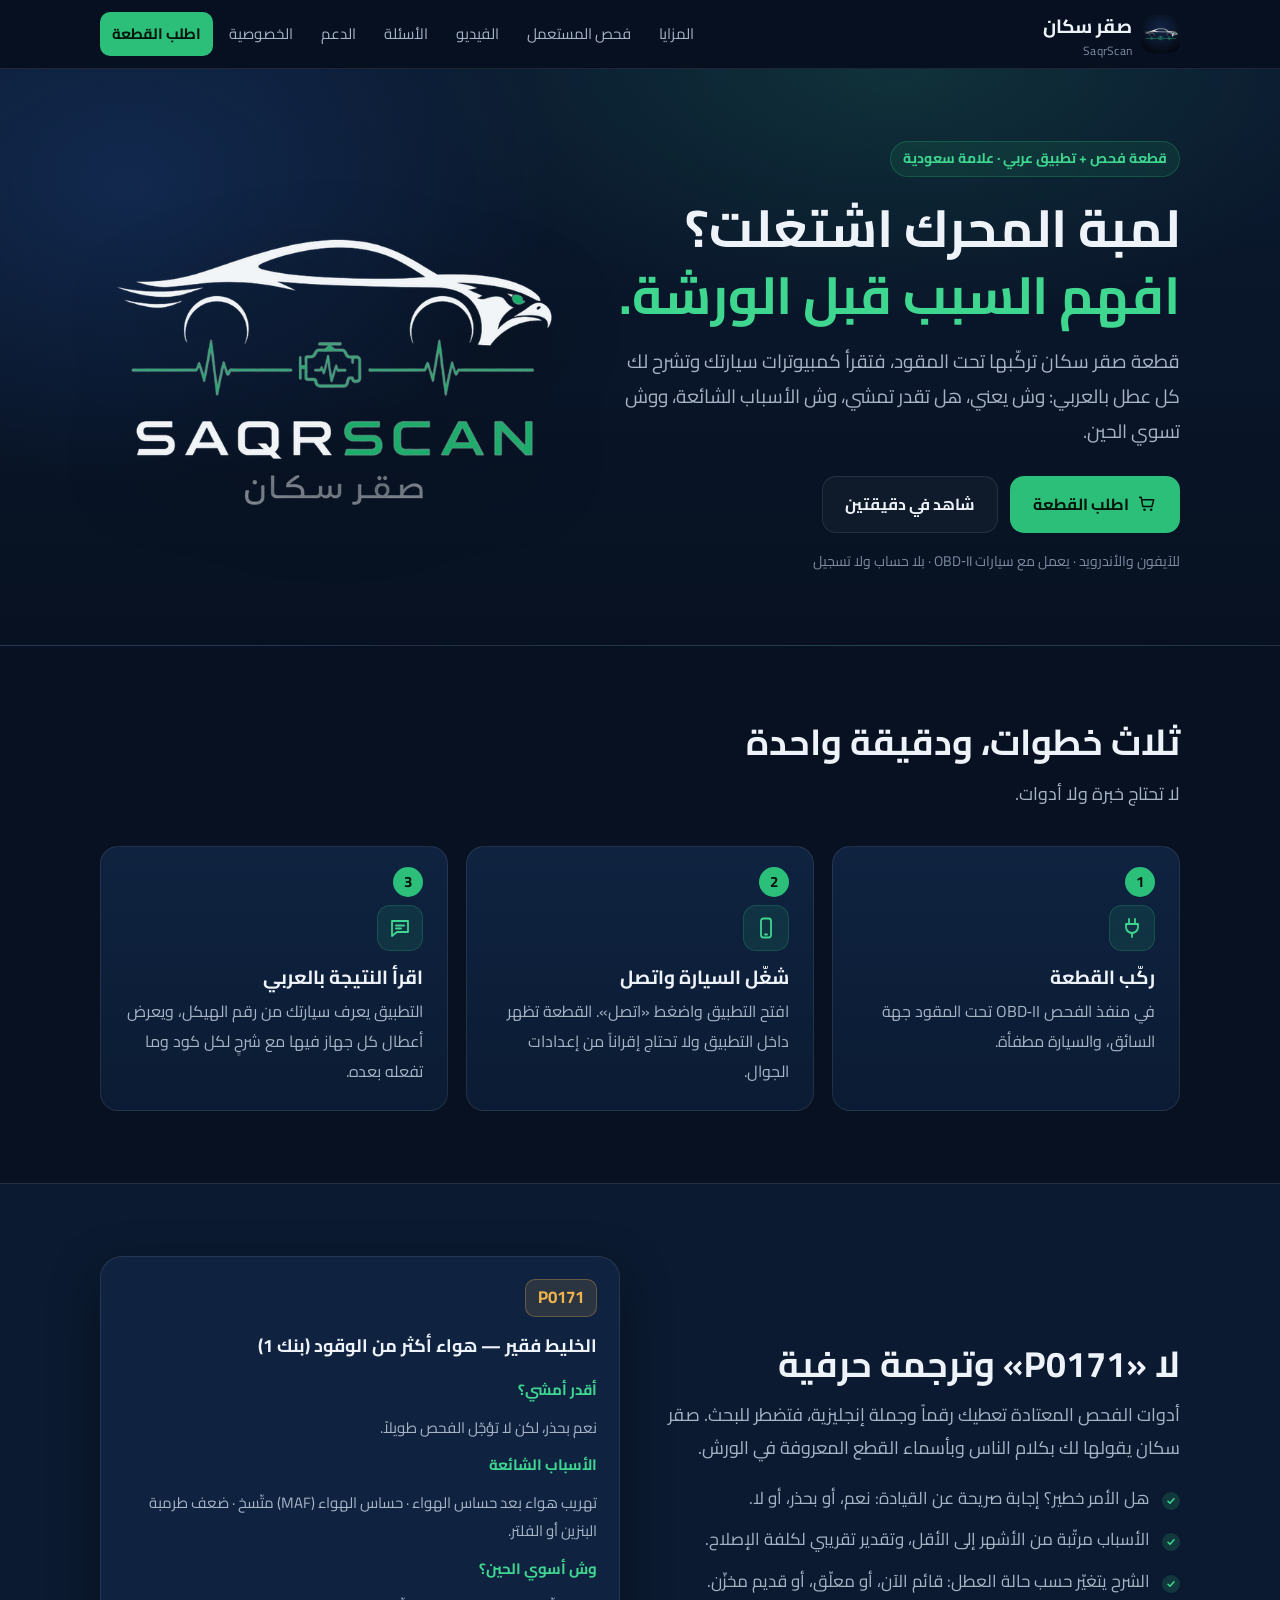
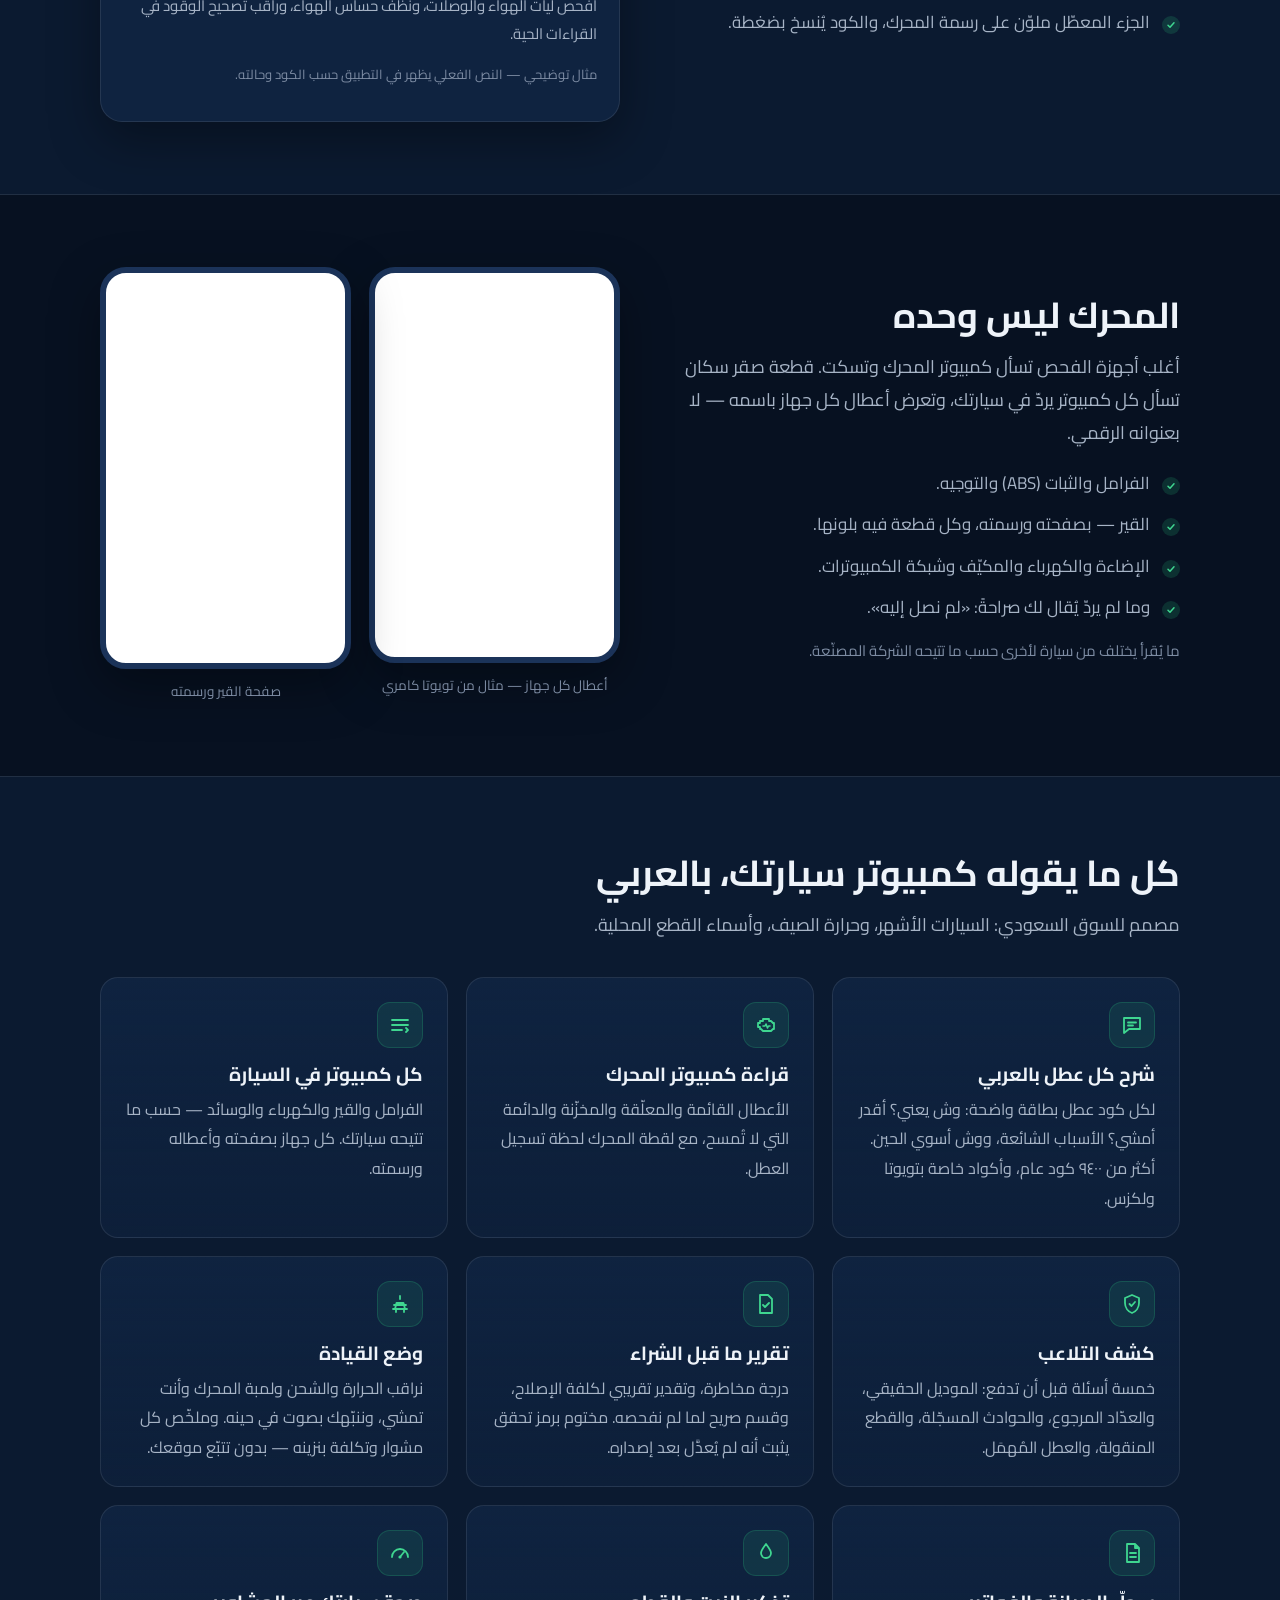
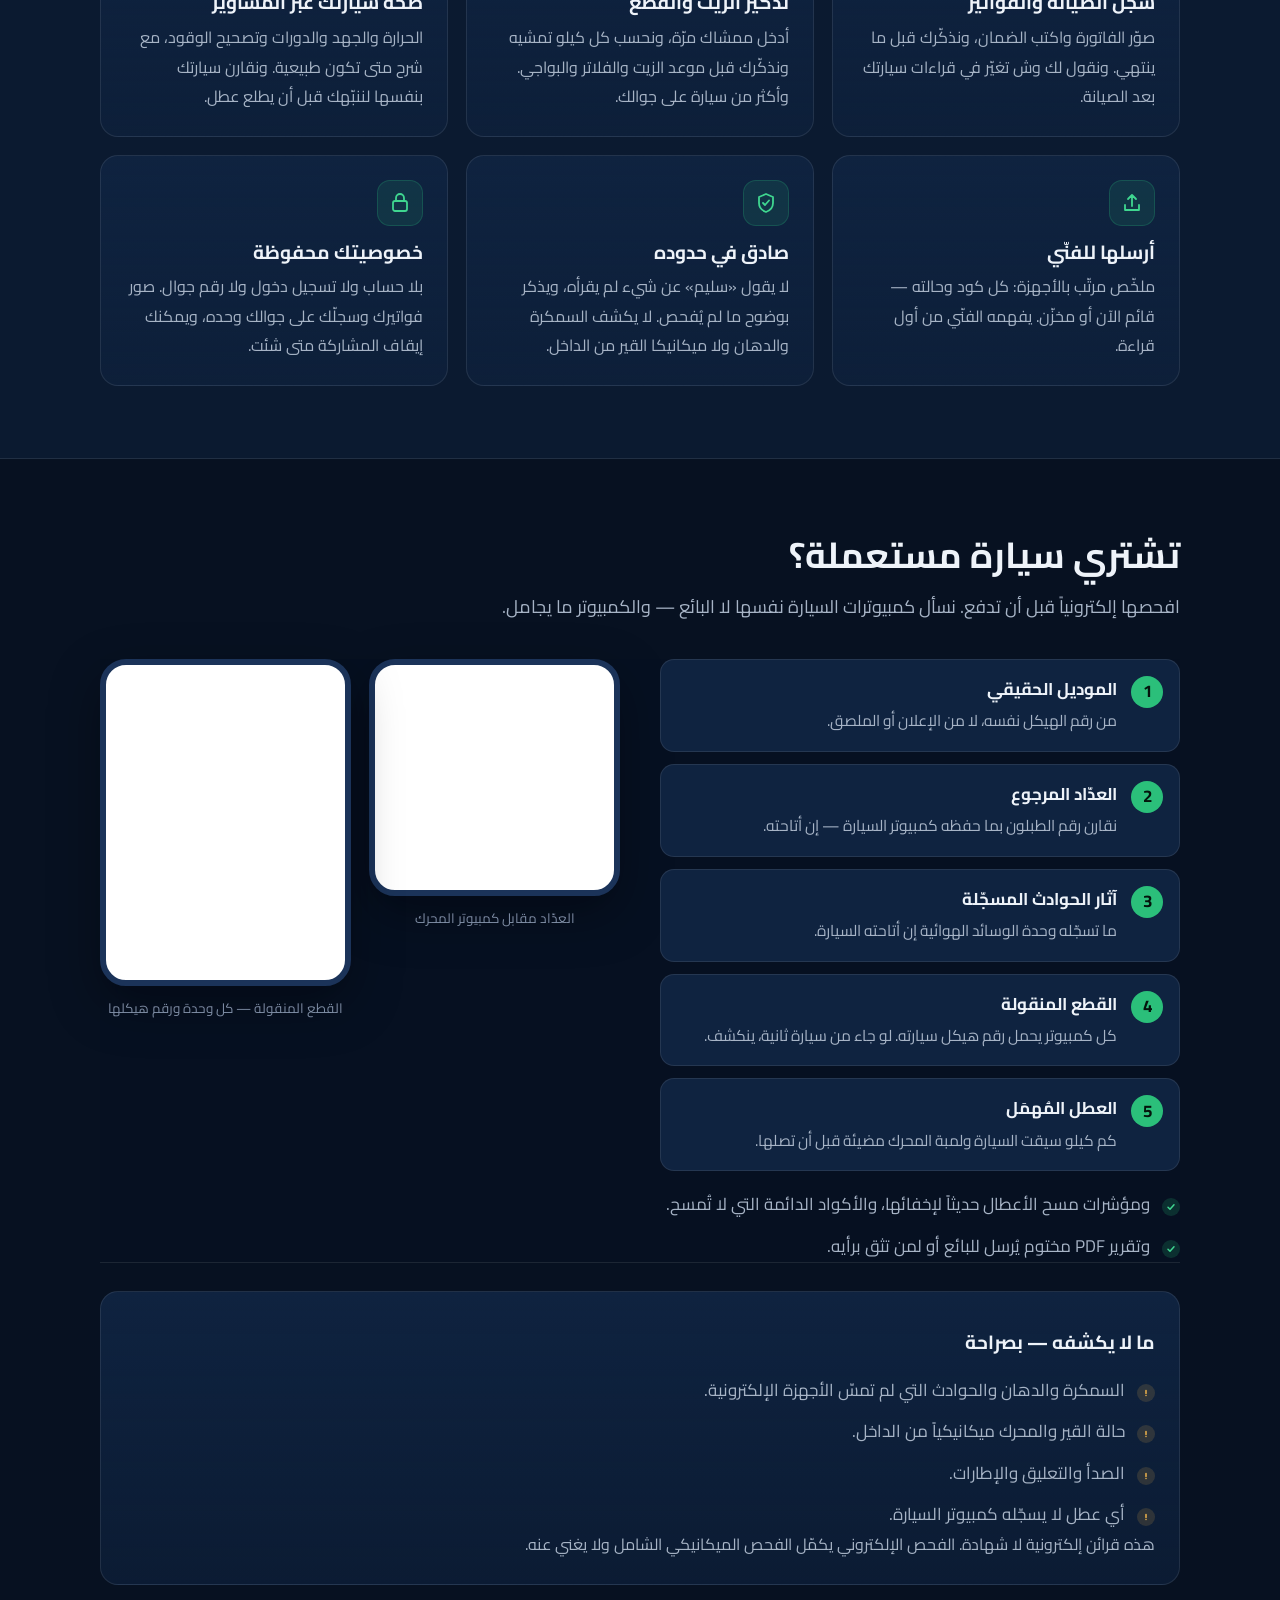
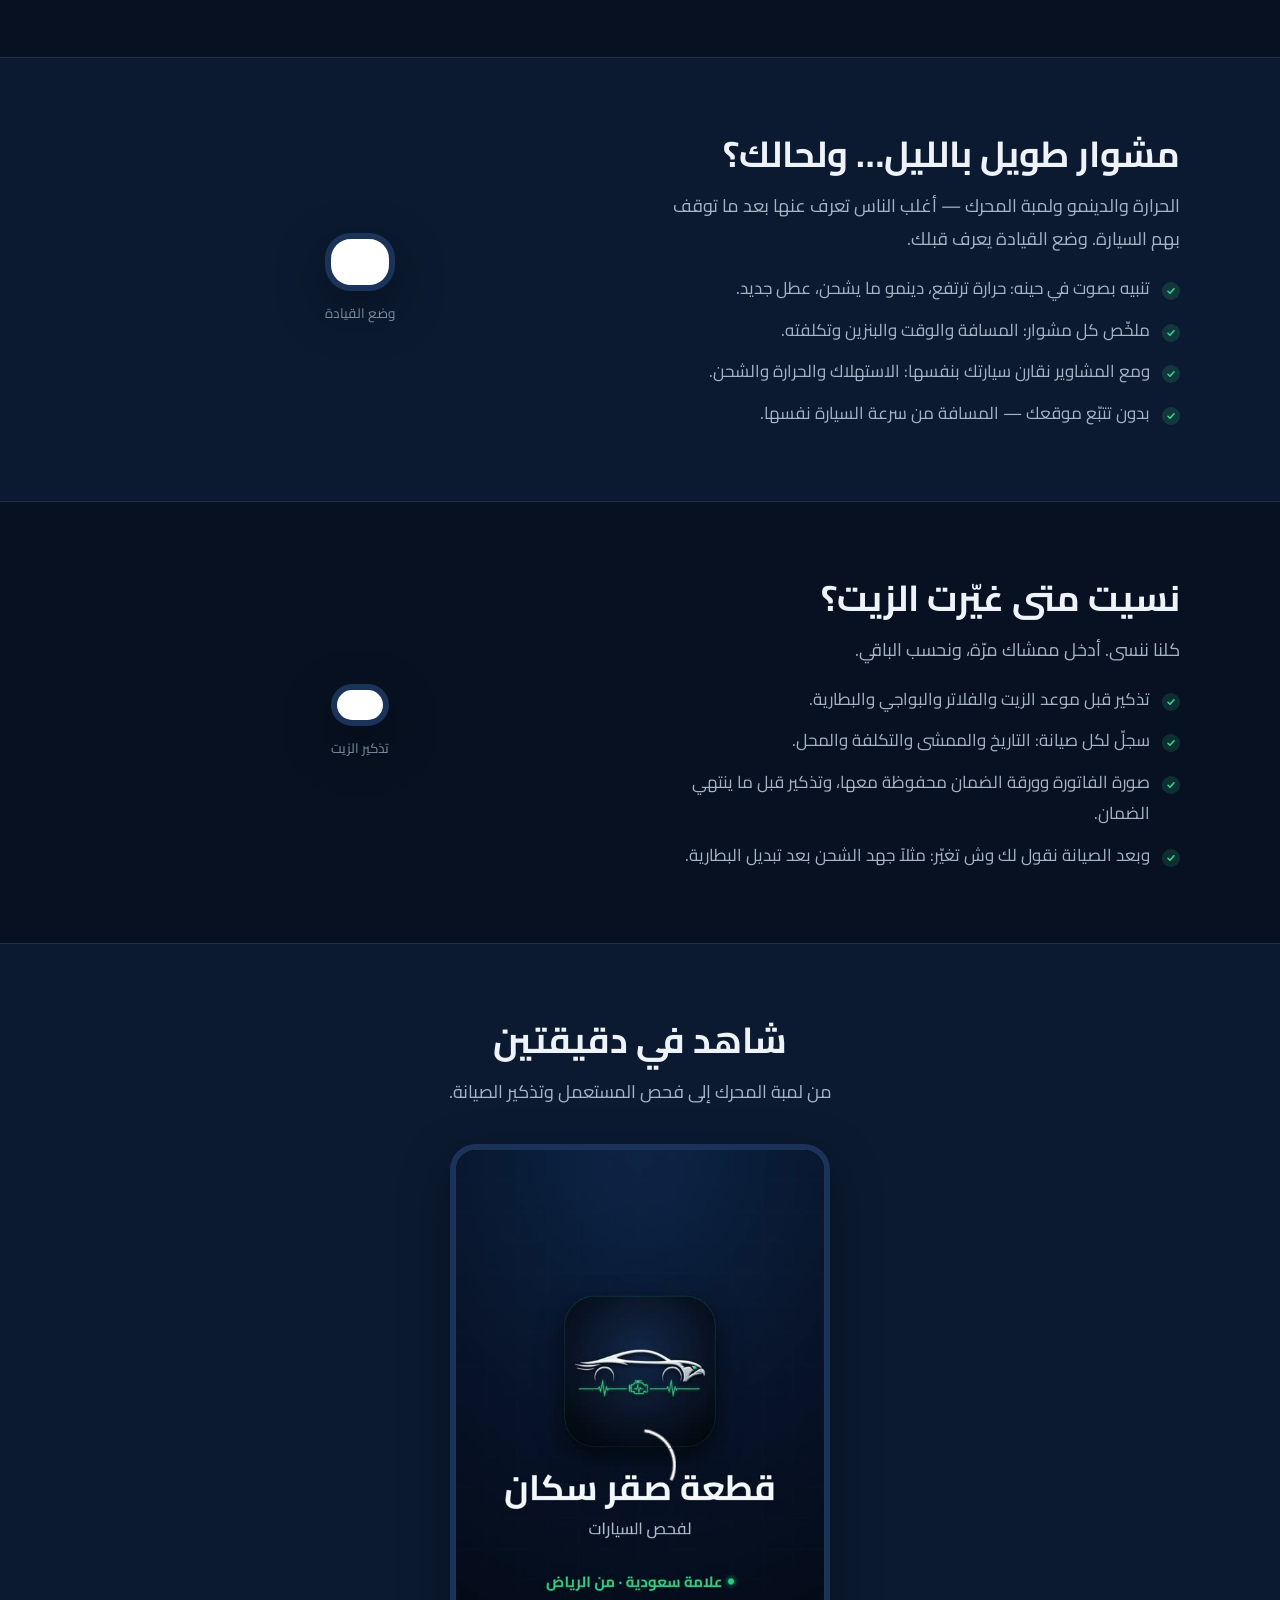
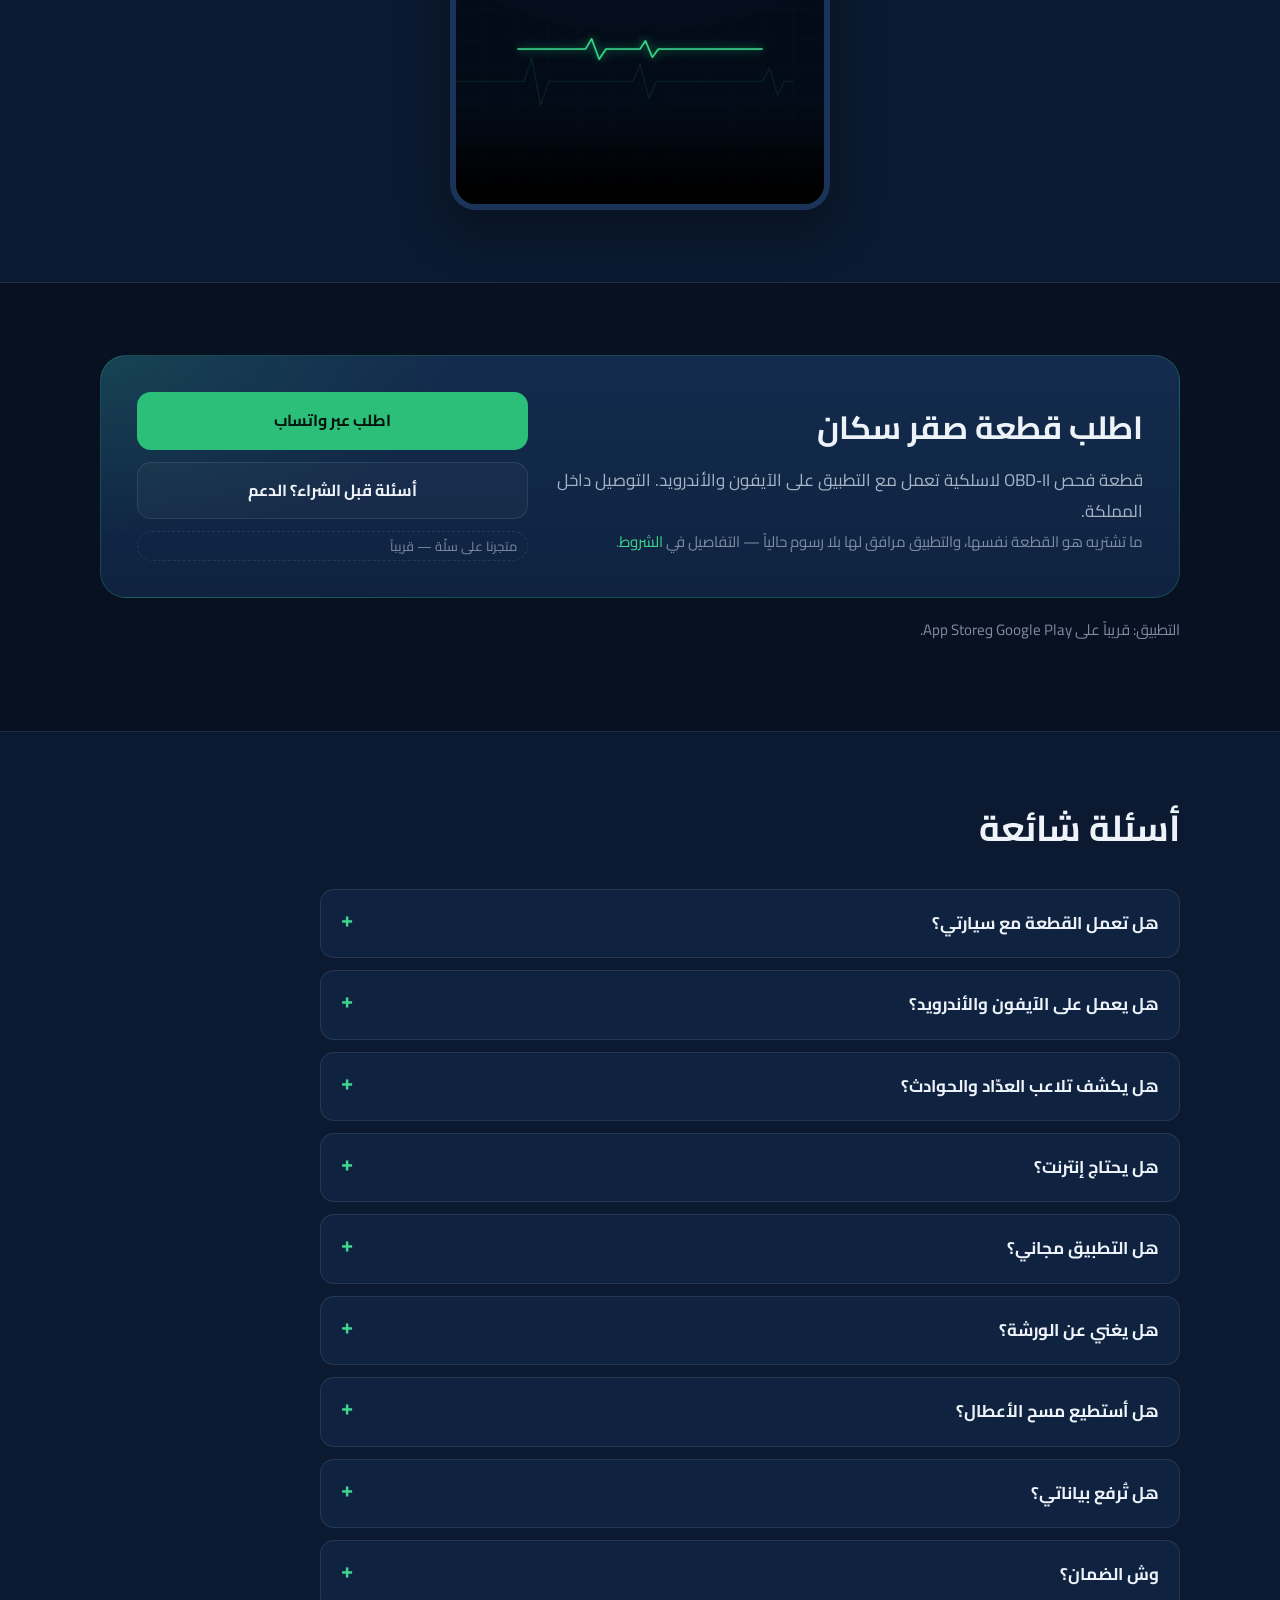
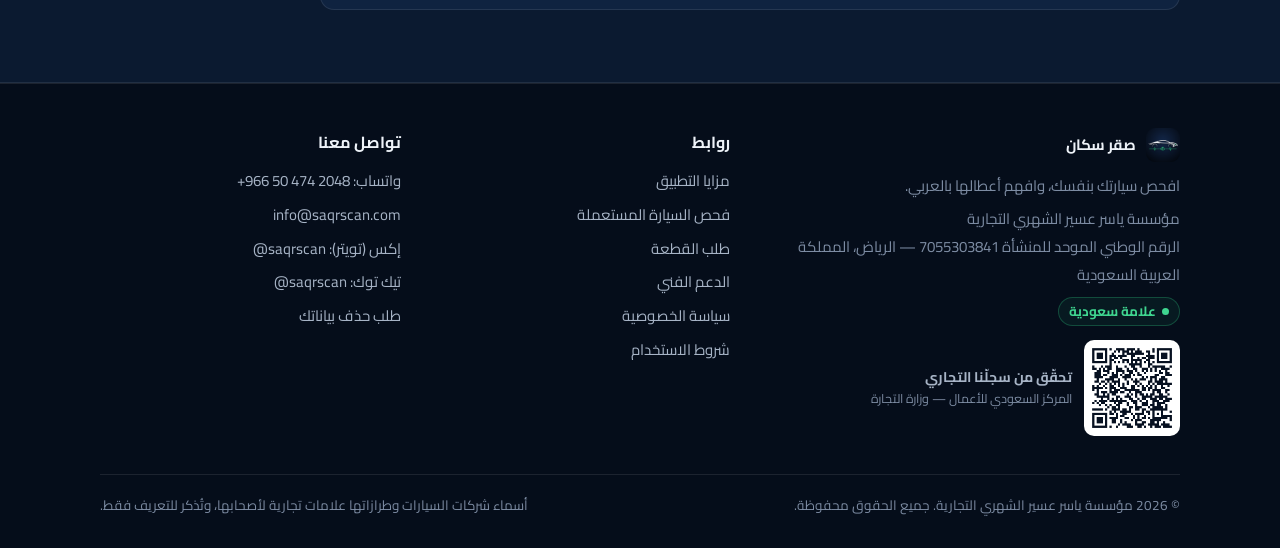
==== commit 2557ee96: "Add files via upload" ====
--- a/index.html
+++ b/index.html
@@ -276,6 +276,8 @@
         <ul>
           <li><a href="https://wa.me/966504742048?text=%D8%A7%D9%84%D8%B3%D9%84%D8%A7%D9%85%20%D8%B9%D9%84%D9%8A%D9%83%D9%85%D8%8C%20%D8%A3%D8%AD%D8%AA%D8%A7%D8%AC%20%D8%AF%D8%B9%D9%85%D8%A7%D9%8B%20%D9%81%D9%86%D9%8A%D8%A7%D9%8B%20%D9%81%D9%8A%20%D8%AA%D8%B7%D8%A8%D9%8A%D9%82%20%D8%B5%D9%82%D8%B1%20%D8%B3%D9%83%D8%A7%D9%86.%0A%D9%86%D9%88%D8%B9%20%D8%A7%D9%84%D8%AC%D9%88%D8%A7%D9%84%3A%20%0A%D8%A7%D9%84%D8%B3%D9%8A%D8%A7%D8%B1%D8%A9%20%D9%88%D9%85%D9%88%D8%AF%D9%8A%D9%84%D9%87%D8%A7%3A%20%0A%D8%A7%D9%84%D9%85%D8%B4%D9%83%D9%84%D8%A9%3A%20" rel="noopener noreferrer" target="_blank">واتساب: <span class="ltr">+966 50 474 2048</span></a></li>
           <li><a href="mailto:info@saqrscan.com"><span class="ltr">info@saqrscan.com</span></a></li>
+          <li><a href="https://x.com/saqrscan" rel="noopener noreferrer" target="_blank">إكس (تويتر): <span class="ltr">@saqrscan</span></a></li>
+          <li><a href="https://www.tiktok.com/@saqrscan" rel="noopener noreferrer" target="_blank">تيك توك: <span class="ltr">@saqrscan</span></a></li>
           <li><a href="/support/#delete">طلب حذف بياناتك</a></li>
         </ul>
       </div>
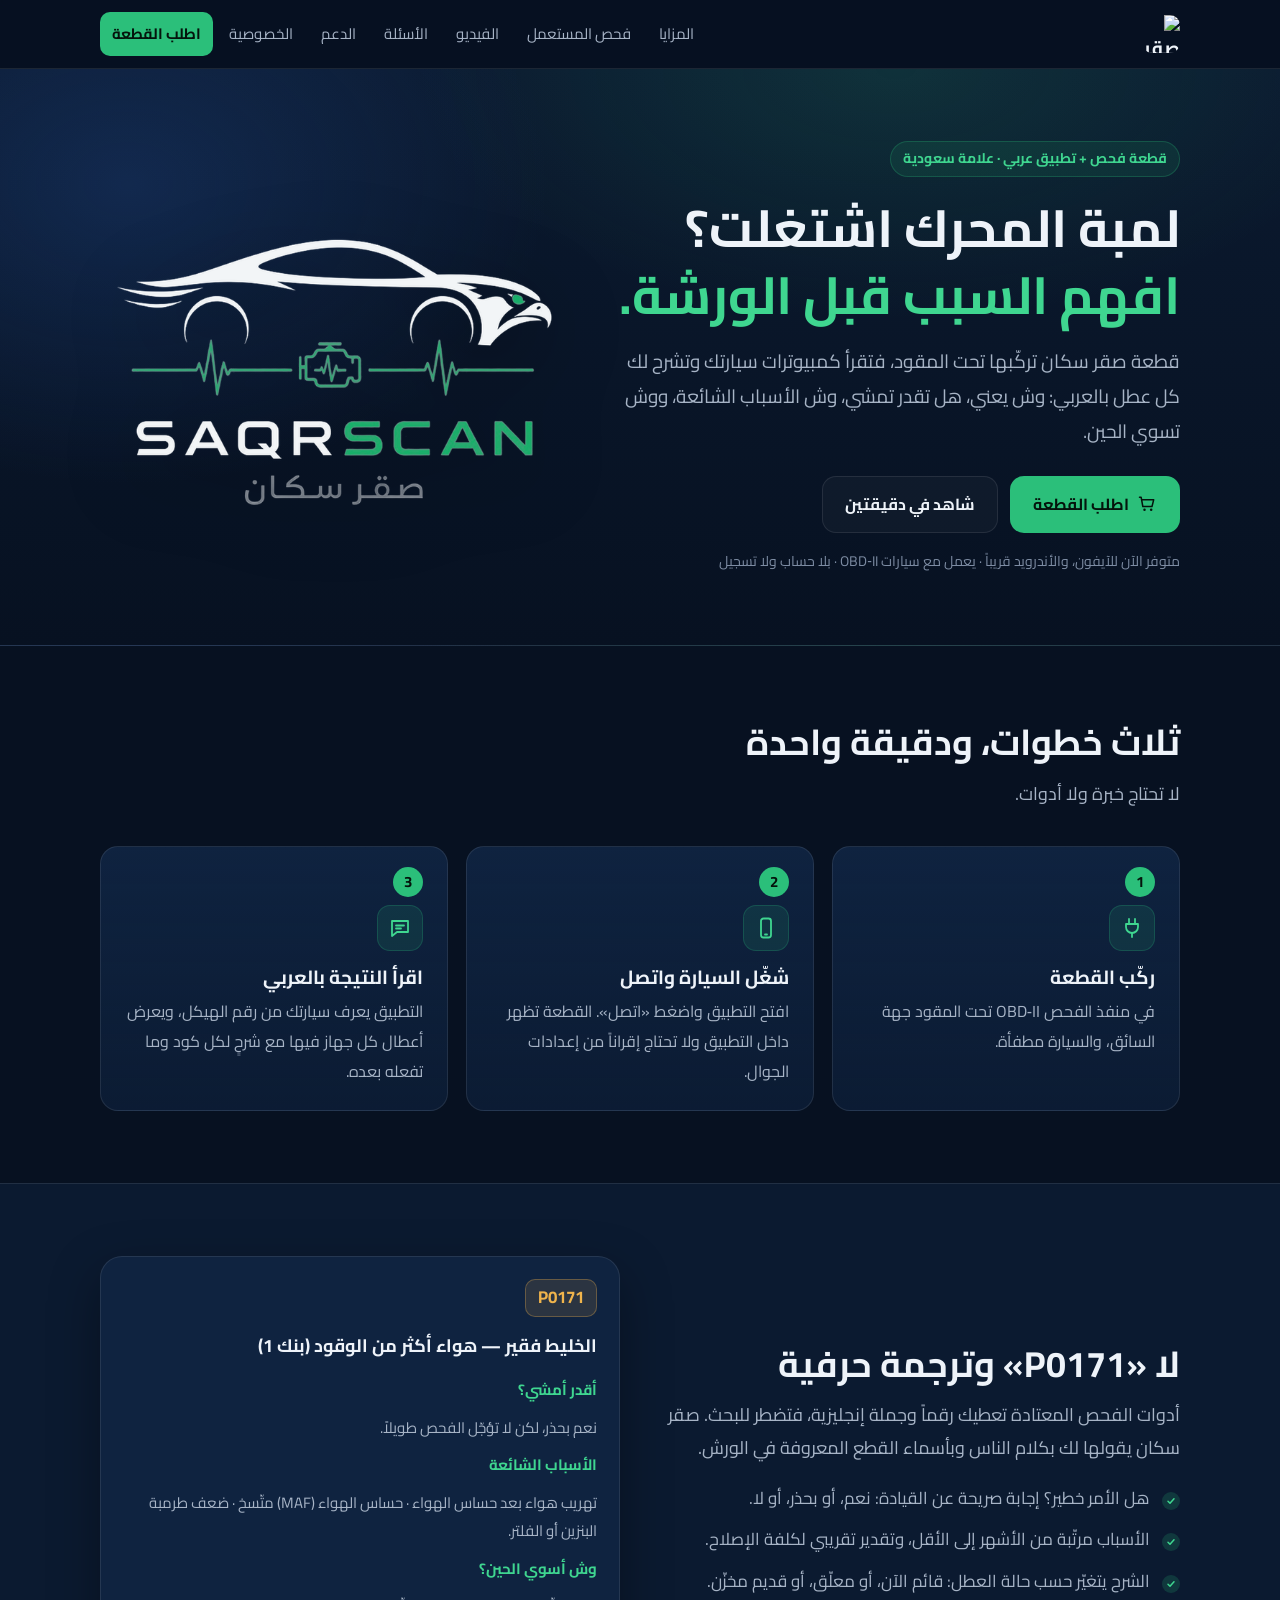
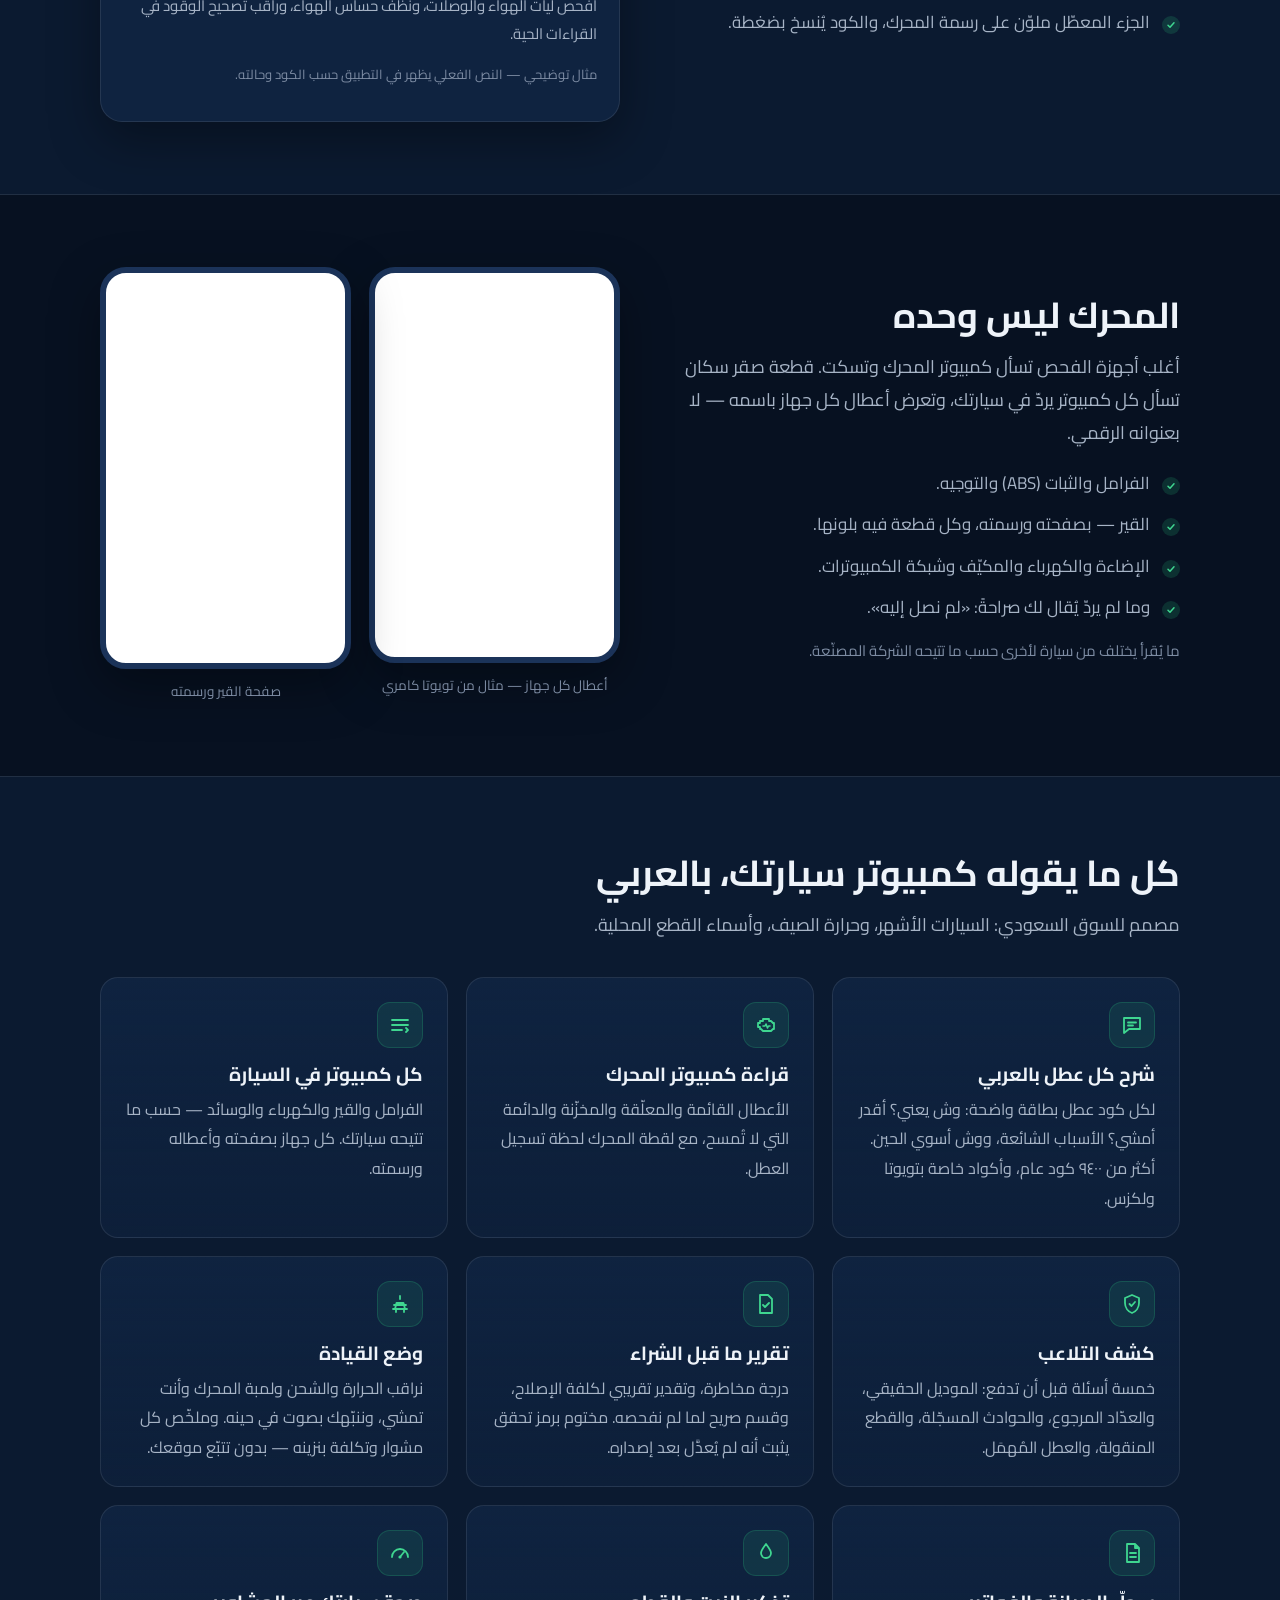
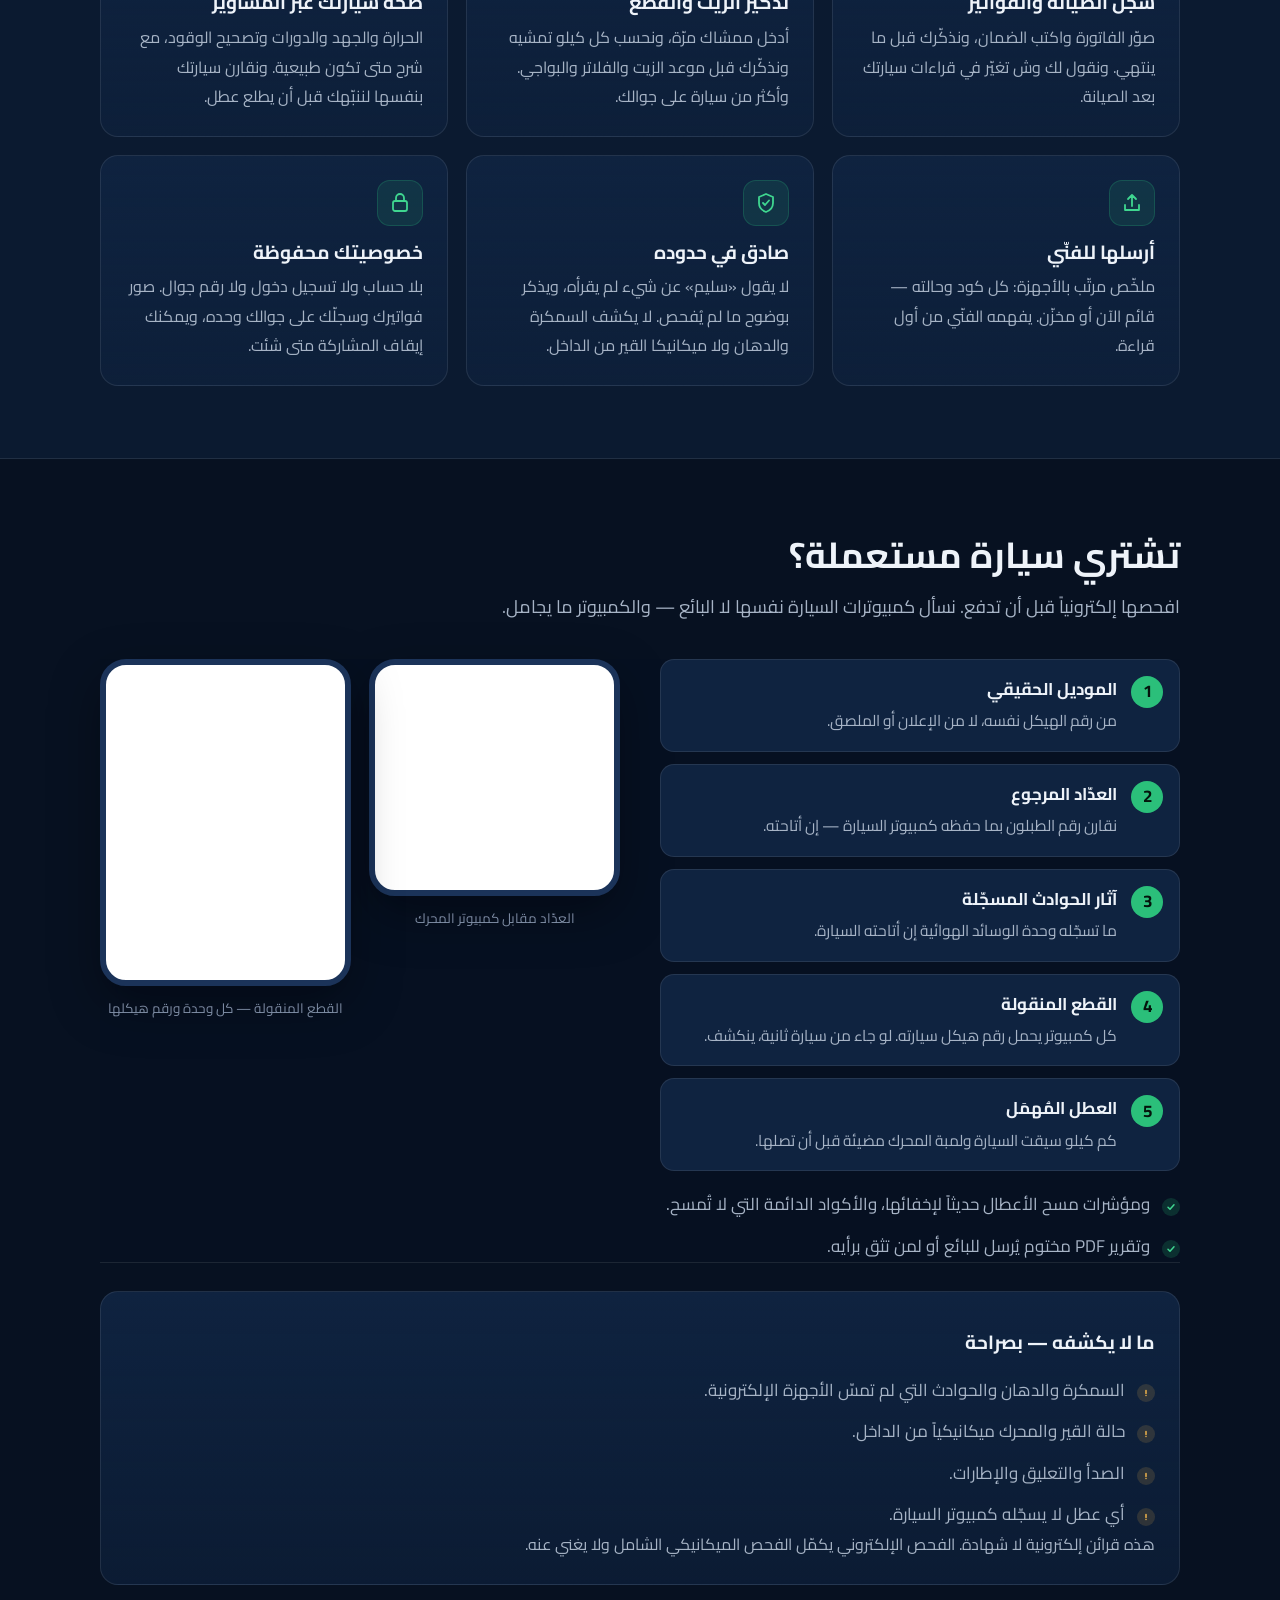
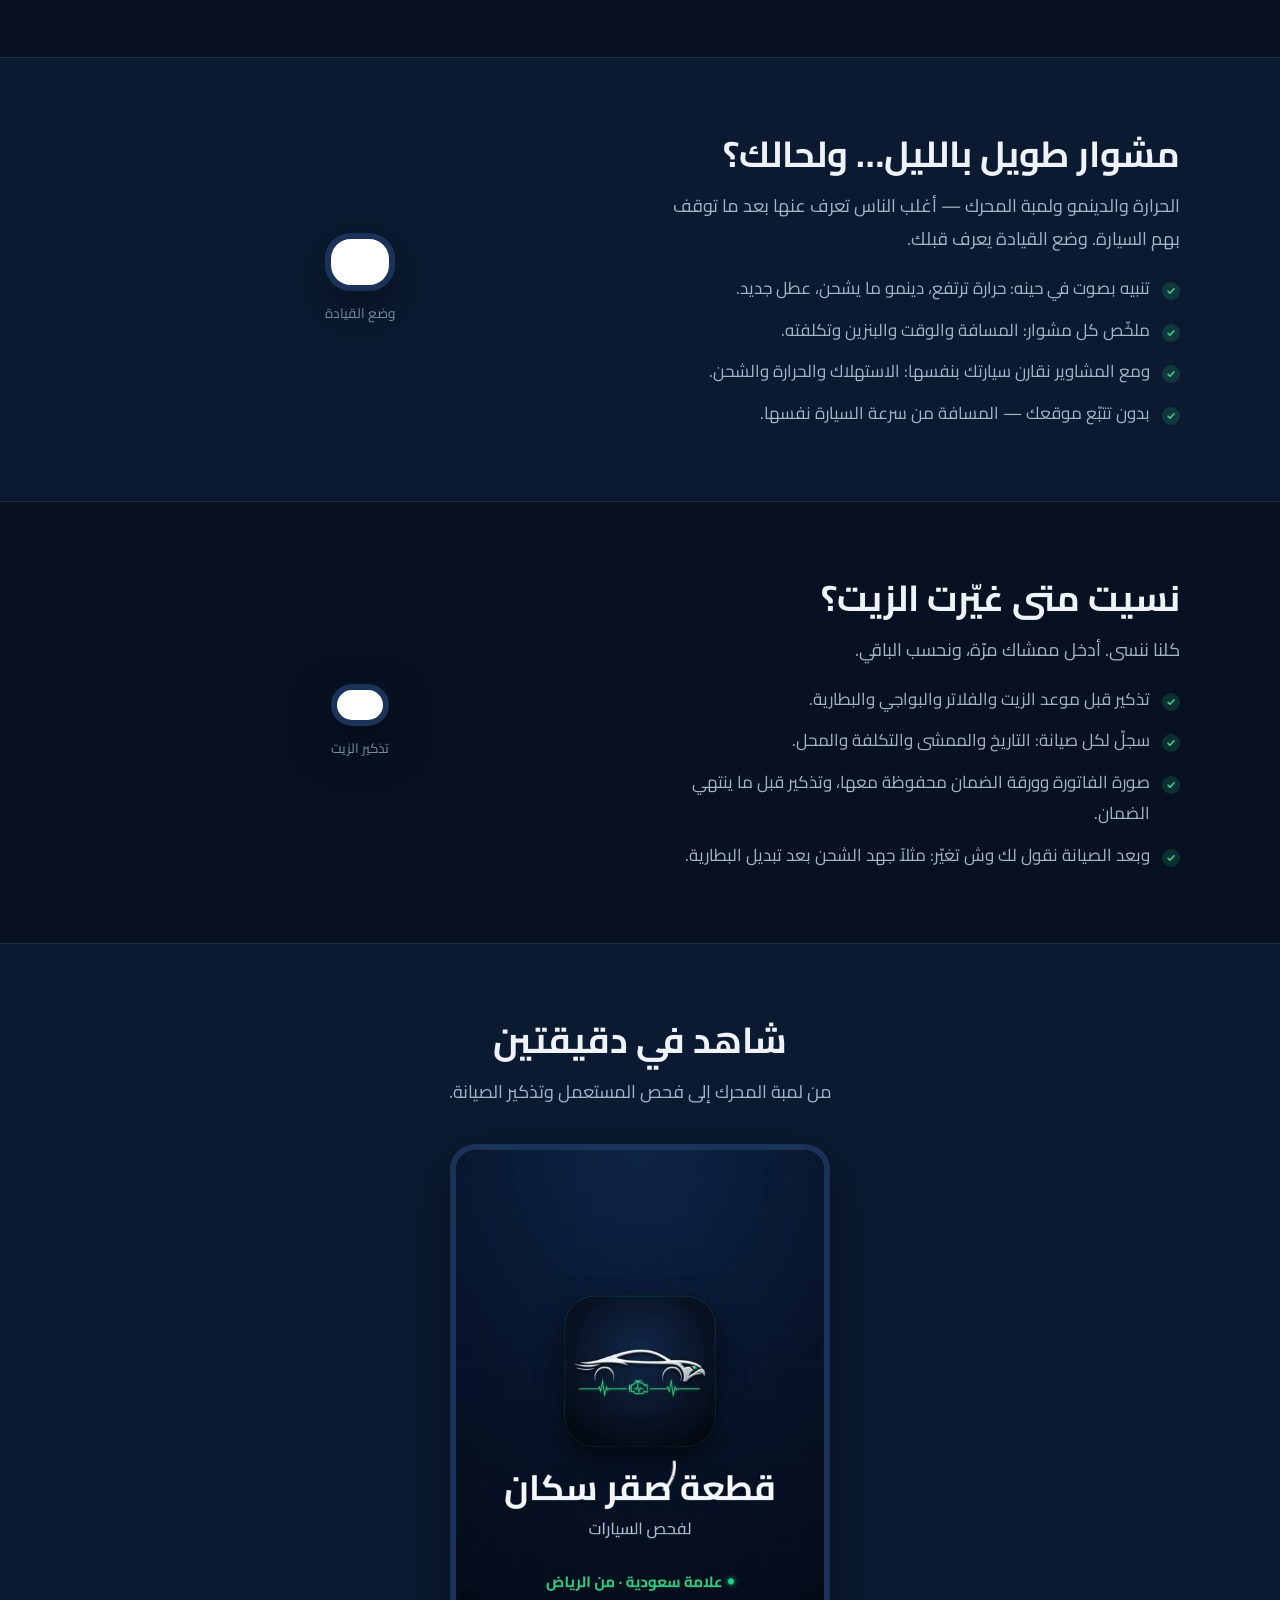
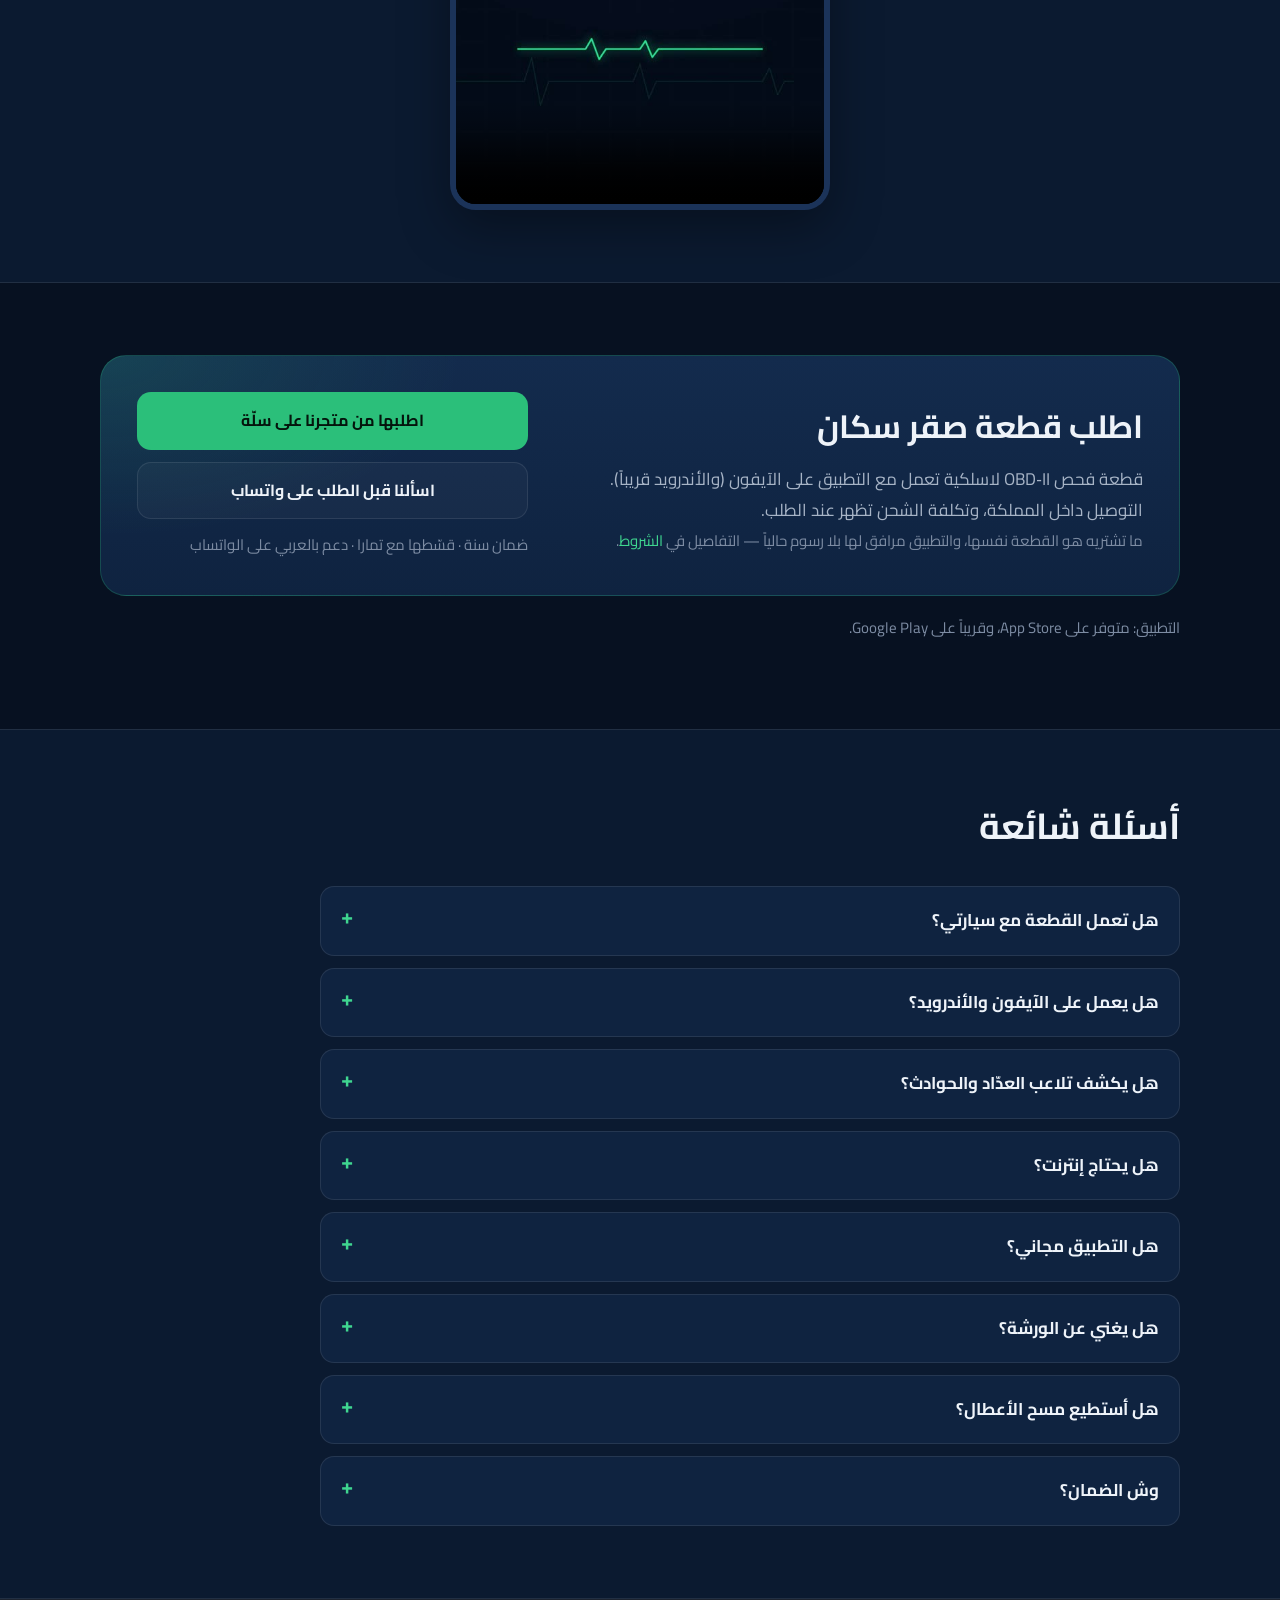
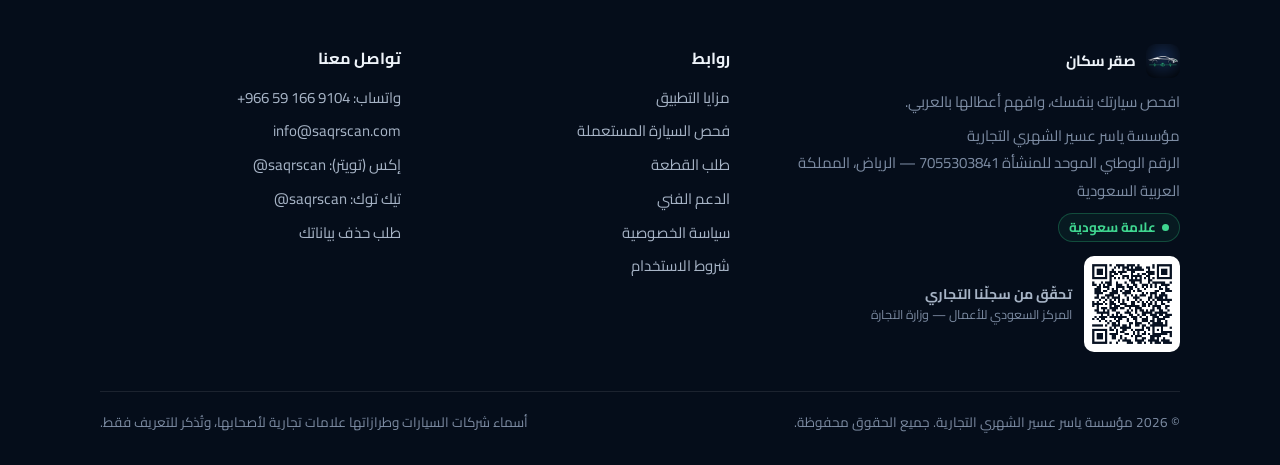
==== commit fe346bd7: "ضمان سنة + زر سلة + المساعد الآلي" ====
--- a/index.html
+++ b/index.html
@@ -29,8 +29,7 @@
 <header class="top">
   <div class="wrap">
     <a class="brand" href="/" aria-label="صقر سكان — الصفحة الرئيسية">
-      <img src="/assets/img/icon-192.png" width="38" height="38" alt="">
-      <span>صقر سكان<small>SaqrScan</small></span>
+      <img class="lockup" src="/assets/img/lockup.png" width="266" height="40" alt="صقر سكان SaqrScan">
     </a>
     <nav class="nav" aria-label="القائمة الرئيسية">
       <a href="/#features">المزايا</a>
@@ -55,7 +54,13 @@
         <a class="btn btn-primary" href="#buy"><svg viewBox="0 0 24 24" aria-hidden="true" focusable="false"><path d="M3 4h2l2 11h11l2-8H6.5" fill="none" stroke="currentColor" stroke-width="1.8" stroke-linejoin="round" stroke-linecap="round"/><circle cx="9" cy="19" r="1.5" fill="currentColor"/><circle cx="17" cy="19" r="1.5" fill="currentColor"/></svg> اطلب القطعة</a>
         <a class="btn btn-ghost" href="#video">شاهد في دقيقتين</a>
       </div>
-      <p class="note">للآيفون والأندرويد · يعمل مع سيارات OBD‑II · بلا حساب ولا تسجيل</p>
+      <p class="note">متوفر الآن للآيفون، والأندرويد قريباً · يعمل مع سيارات OBD‑II · بلا حساب ولا تسجيل</p>
+      <!-- ★ أزرار المتجرين — مخفية حتى الإطلاق: احذف سطر البداية وسطر النهاية لتظهر ★
+      <div class="stores">
+        <a class="store-btn" href="https://apps.apple.com/sa/app/id6819343794" rel="noopener noreferrer" target="_blank"><svg viewBox="0 0 24 24" aria-hidden="true" focusable="false"><rect x="6" y="2.5" width="12" height="19" rx="2.6" fill="none" stroke="currentColor" stroke-width="1.6"/><path d="M12 7.5v6.2m-2.6-2.6L12 13.7l2.6-2.6" fill="none" stroke="currentColor" stroke-width="1.6" stroke-linecap="round" stroke-linejoin="round"/><path d="M10.4 18.4h3.2" stroke="currentColor" stroke-width="1.6" stroke-linecap="round"/></svg><span><small>حمّله للآيفون من</small><b>App Store</b></span></a>
+        <a class="store-btn" href="https://play.google.com/store/apps/details?id=com.saqrscan.app" rel="noopener noreferrer" target="_blank"><svg viewBox="0 0 24 24" aria-hidden="true" focusable="false"><rect x="6" y="2.5" width="12" height="19" rx="2.6" fill="none" stroke="currentColor" stroke-width="1.6"/><path d="M12 7.5v6.2m-2.6-2.6L12 13.7l2.6-2.6" fill="none" stroke="currentColor" stroke-width="1.6" stroke-linecap="round" stroke-linejoin="round"/><path d="M10.4 18.4h3.2" stroke="currentColor" stroke-width="1.6" stroke-linecap="round"/></svg><span><small>قريباً للأندرويد على</small><b>Google Play</b></span></a>
+      </div>
+      ★ نهاية أزرار المتجرين ★ -->
     </div>
     <div class="hero-art"><img src="/assets/img/logo.png" width="640" height="404" alt="شعار صقر سكان: سيارة برأس صقر وخط نبض حول أيقونة المحرك"></div>
   </div>
@@ -221,16 +226,22 @@
     <div class="buy">
       <div>
         <h2>اطلب قطعة صقر سكان</h2>
-        <p>قطعة فحص OBD‑II لاسلكية تعمل مع التطبيق على الآيفون والأندرويد. التوصيل داخل المملكة.</p>
+        <p>قطعة فحص OBD‑II لاسلكية تعمل مع التطبيق على الآيفون (والأندرويد قريباً). التوصيل داخل المملكة، وتكلفة الشحن تظهر عند الطلب.</p>
         <p class="fine mt10">ما تشتريه هو القطعة نفسها، والتطبيق مرافق لها بلا رسوم حالياً — التفاصيل في <a href="/privacy/#terms">الشروط</a>.</p>
       </div>
       <div class="actions">
-        <a class="btn btn-primary" href="https://wa.me/966504742048?text=%D8%A7%D9%84%D8%B3%D9%84%D8%A7%D9%85%20%D8%B9%D9%84%D9%8A%D9%83%D9%85%D8%8C%20%D8%A3%D8%B1%D8%BA%D8%A8%20%D9%81%D9%8A%20%D8%B7%D9%84%D8%A8%20%D9%82%D8%B7%D8%B9%D8%A9%20%D9%81%D8%AD%D8%B5%20%D8%B5%D9%82%D8%B1%20%D8%B3%D9%83%D8%A7%D9%86.%20%D9%85%D8%AF%D9%8A%D9%86%D8%AA%D9%8A%3A%20" rel="noopener noreferrer" target="_blank">اطلب عبر واتساب</a>
-        <a class="btn btn-ghost" href="/support/">أسئلة قبل الشراء؟ الدعم</a>
-        <span class="badge-soon">متجرنا على سلّة — قريباً</span>
-      </div>
-    </div>
-    <p class="fine mt18">التطبيق: قريباً على Google Play وApp Store.</p>
+        <a class="btn btn-primary" href="https://salla.sa/saqrscan/saqrscan-obd2/p184165744" rel="noopener noreferrer" target="_blank">اطلبها من متجرنا على سلّة</a>
+        <a class="btn btn-ghost" href="https://wa.me/966591669104?text=%D8%A7%D9%84%D8%B3%D9%84%D8%A7%D9%85%20%D8%B9%D9%84%D9%8A%D9%83%D9%85%D8%8C%20%D8%A3%D8%B1%D8%BA%D8%A8%20%D9%81%D9%8A%20%D8%B7%D9%84%D8%A8%20%D9%82%D8%B7%D8%B9%D8%A9%20%D9%81%D8%AD%D8%B5%20%D8%B5%D9%82%D8%B1%20%D8%B3%D9%83%D8%A7%D9%86.%20%D9%85%D8%AF%D9%8A%D9%86%D8%AA%D9%8A%3A%20" rel="noopener noreferrer" target="_blank">اسألنا قبل الطلب على واتساب</a>
+        <span class="fine">ضمان سنة · قسّطها مع تمارا · دعم بالعربي على الواتساب</span>
+      </div>
+    </div>
+    <p class="fine mt18">التطبيق: متوفر على App Store، وقريباً على Google Play.</p>
+    <!-- ★ أزرار المتجرين — مخفية حتى الإطلاق: احذف سطر البداية وسطر النهاية لتظهر ★
+    <div class="stores">
+      <a class="store-btn" href="https://apps.apple.com/sa/app/id6819343794" rel="noopener noreferrer" target="_blank"><svg viewBox="0 0 24 24" aria-hidden="true" focusable="false"><rect x="6" y="2.5" width="12" height="19" rx="2.6" fill="none" stroke="currentColor" stroke-width="1.6"/><path d="M12 7.5v6.2m-2.6-2.6L12 13.7l2.6-2.6" fill="none" stroke="currentColor" stroke-width="1.6" stroke-linecap="round" stroke-linejoin="round"/><path d="M10.4 18.4h3.2" stroke="currentColor" stroke-width="1.6" stroke-linecap="round"/></svg><span><small>حمّله للآيفون من</small><b>App Store</b></span></a>
+      <a class="store-btn" href="https://play.google.com/store/apps/details?id=com.saqrscan.app" rel="noopener noreferrer" target="_blank"><svg viewBox="0 0 24 24" aria-hidden="true" focusable="false"><rect x="6" y="2.5" width="12" height="19" rx="2.6" fill="none" stroke="currentColor" stroke-width="1.6"/><path d="M12 7.5v6.2m-2.6-2.6L12 13.7l2.6-2.6" fill="none" stroke="currentColor" stroke-width="1.6" stroke-linecap="round" stroke-linejoin="round"/><path d="M10.4 18.4h3.2" stroke="currentColor" stroke-width="1.6" stroke-linecap="round"/></svg><span><small>قريباً للأندرويد على</small><b>Google Play</b></span></a>
+    </div>
+    ★ نهاية أزرار المتجرين ★ -->
   </div>
 </section>
 
@@ -239,14 +250,13 @@
     <div class="section-head"><h2>أسئلة شائعة</h2></div>
     <div class="faq">
       <details><summary>هل تعمل القطعة مع سيارتي؟</summary><p>تعمل مع السيارات التي فيها منفذ تشخيص OBD‑II، وهو موجود في أغلب سيارات البنزين في السعودية من موديل ٢٠٠٨ تقريباً فما فوق، ويكون تحت المقود جهة السائق. ما يُقرأ من الأجهزة الأخرى (الفرامل، القير، الوسائد…) يختلف من سيارة لأخرى حسب ما تتيحه الشركة المصنّعة.</p></details>
-      <details><summary>هل يعمل على الآيفون والأندرويد؟</summary><p>نعم. القطعة التي نبيعها تتصل بالبلوتوث منخفض الطاقة (BLE)، فتعمل على الآيفون والأندرويد. والتطبيق مُختبر معها هي؛ القطع الأخرى قد لا تعطي كل المزايا، خصوصاً قراءة الأجهزة غير المحرك.</p></details>
+      <details><summary>هل يعمل على الآيفون والأندرويد؟</summary><p>التطبيق متوفر الآن للآيفون، ونسخة الأندرويد تحت مراجعة Google Play وتنزل قريباً. القطعة التي نبيعها تتصل بالبلوتوث منخفض الطاقة (BLE)، فتعمل على الآيفون والأندرويد. والتطبيق مُختبر معها هي؛ القطع الأخرى قد لا تعطي كل المزايا، خصوصاً قراءة الأجهزة غير المحرك.</p></details>
       <details><summary>هل يكشف تلاعب العدّاد والحوادث؟</summary><p>يكشف ما سجّلته كمبيوترات السيارة: يقارن رقم الطبلون بما حفظه الكمبيوتر، ويقرأ رقم الهيكل من كل وحدة ليكشف المنقولة من سيارة أخرى، وما تسجّله وحدة الوسائد إن أتاحته السيارة. ولا يكشف السمكرة والدهان ولا الحادث الذي لم يمسّ الأجهزة — فهي قرائن لا شهادة، والفحص الميكانيكي ضروري قبل الشراء.</p></details>
       <details><summary>هل يحتاج إنترنت؟</summary><p>الفحص نفسه لا يحتاج إنترنت؛ الاتصال بين الجوال والقطعة بالبلوتوث. الإنترنت يُستخدم فقط لإرسال بيانات المشاركة الاختيارية والتحقق من التقارير المختومة.</p></details>
-      <details><summary>هل التطبيق مجاني؟</summary><p>التطبيق متاح حالياً بلا رسوم، وما تشتريه منا هو القطعة. وقد نضيف مستقبلاً مزايا مدفوعة أو اشتراكاً، وسنعلن ذلك مسبقاً — التفاصيل في <a href="/privacy/#terms">شروط الاستخدام</a>.</p></details>
+      <details><summary>هل التطبيق مجاني؟</summary><p>نعم، بلا اشتراك. فحص البطارية وأكواد المحرك يعملان مع أي قطعة فحص، وكل الميزات — كل كمبيوترات السيارة، وفحص المستعمل، والتقارير، والصيانة — تعمل مع قطعة صقر سكان المعتمدة. التفاصيل في <a href="/privacy/#terms">شروط الاستخدام</a>.</p></details>
       <details><summary>هل يغني عن الورشة؟</summary><p>لا. يقرأ ما يبلّغه كمبيوتر السيارة عن نفسه ويشرحه لك بالعربي، فتدخل الورشة وأنت فاهم. لكنه ليس تشخيصاً فنياً معتمداً، ولا يكشف الأعطال الميكانيكية التي لا يسجلها الكمبيوتر.</p></details>
       <details><summary>هل أستطيع مسح الأعطال؟</summary><p>نعم، بعد تأكيد صريح منك. لكن المسح يطفئ اللمبة ولا يصلح السبب، ويمحو معلومات تفيد الفني. ننصح بعدم المسح قبل إعطاء الكود للورشة. ووحدة الوسائد الهوائية لا يُرسل لها أي أمر مسح أبداً.</p></details>
-      <details><summary>هل تُرفع بياناتي؟</summary><p>إذا فعّلت المشاركة يُرسل التطبيق الشركة والطراز والسنة وأكواد الأعطال تحت رقم عضو عشوائي، <strong>بلا رقم الهيكل الكامل</strong> وبلا اسم أو جوال أو موقع. وصور فواتيرك وسجلّ صيانتك لا تغادر جوالك. ويمكنك إيقاف المشاركة من الإعدادات وطلب حذف ما رُفع. التفاصيل في <a href="/privacy/">سياسة الخصوصية</a>.</p></details>
-      <details><summary>وش الضمان؟</summary><p>القطعة مضمونة ضد عيوب الصناعة وفق نظام التجارة الإلكترونية ونظام حماية المستهلك في المملكة. تواصل معنا عبر <a href="/support/">الدعم</a> لأي مشكلة.</p></details>
+      <details><summary>وش الضمان؟</summary><p>ضمان سنة على القطعة ضد عيوب الصناعة. وإذا وصلتك معيبة أو مخالفة للوصف ترجعها خلال 7 أيام والشحن علينا. تواصل معنا عبر <a href="/support/">الدعم</a> لأي مشكلة.</p></details>
     </div>
   </div>
 </section>
@@ -274,7 +284,7 @@
       <div>
         <h4>تواصل معنا</h4>
         <ul>
-          <li><a href="https://wa.me/966504742048?text=%D8%A7%D9%84%D8%B3%D9%84%D8%A7%D9%85%20%D8%B9%D9%84%D9%8A%D9%83%D9%85%D8%8C%20%D8%A3%D8%AD%D8%AA%D8%A7%D8%AC%20%D8%AF%D8%B9%D9%85%D8%A7%D9%8B%20%D9%81%D9%86%D9%8A%D8%A7%D9%8B%20%D9%81%D9%8A%20%D8%AA%D8%B7%D8%A8%D9%8A%D9%82%20%D8%B5%D9%82%D8%B1%20%D8%B3%D9%83%D8%A7%D9%86.%0A%D9%86%D9%88%D8%B9%20%D8%A7%D9%84%D8%AC%D9%88%D8%A7%D9%84%3A%20%0A%D8%A7%D9%84%D8%B3%D9%8A%D8%A7%D8%B1%D8%A9%20%D9%88%D9%85%D9%88%D8%AF%D9%8A%D9%84%D9%87%D8%A7%3A%20%0A%D8%A7%D9%84%D9%85%D8%B4%D9%83%D9%84%D8%A9%3A%20" rel="noopener noreferrer" target="_blank">واتساب: <span class="ltr">+966 50 474 2048</span></a></li>
+          <li><a href="https://wa.me/966591669104?text=%D8%A7%D9%84%D8%B3%D9%84%D8%A7%D9%85%20%D8%B9%D9%84%D9%8A%D9%83%D9%85%D8%8C%20%D8%A3%D8%AD%D8%AA%D8%A7%D8%AC%20%D8%AF%D8%B9%D9%85%D8%A7%D9%8B%20%D9%81%D9%86%D9%8A%D8%A7%D9%8B%20%D9%81%D9%8A%20%D8%AA%D8%B7%D8%A8%D9%8A%D9%82%20%D8%B5%D9%82%D8%B1%20%D8%B3%D9%83%D8%A7%D9%86.%0A%D9%86%D9%88%D8%B9%20%D8%A7%D9%84%D8%AC%D9%88%D8%A7%D9%84%3A%20%0A%D8%A7%D9%84%D8%B3%D9%8A%D8%A7%D8%B1%D8%A9%20%D9%88%D9%85%D9%88%D8%AF%D9%8A%D9%84%D9%87%D8%A7%3A%20%0A%D8%A7%D9%84%D9%85%D8%B4%D9%83%D9%84%D8%A9%3A%20" rel="noopener noreferrer" target="_blank">واتساب: <span class="ltr">+966 59 166 9104</span></a></li>
           <li><a href="mailto:info@saqrscan.com"><span class="ltr">info@saqrscan.com</span></a></li>
           <li><a href="https://x.com/saqrscan" rel="noopener noreferrer" target="_blank">إكس (تويتر): <span class="ltr">@saqrscan</span></a></li>
           <li><a href="https://www.tiktok.com/@saqrscan" rel="noopener noreferrer" target="_blank">تيك توك: <span class="ltr">@saqrscan</span></a></li>
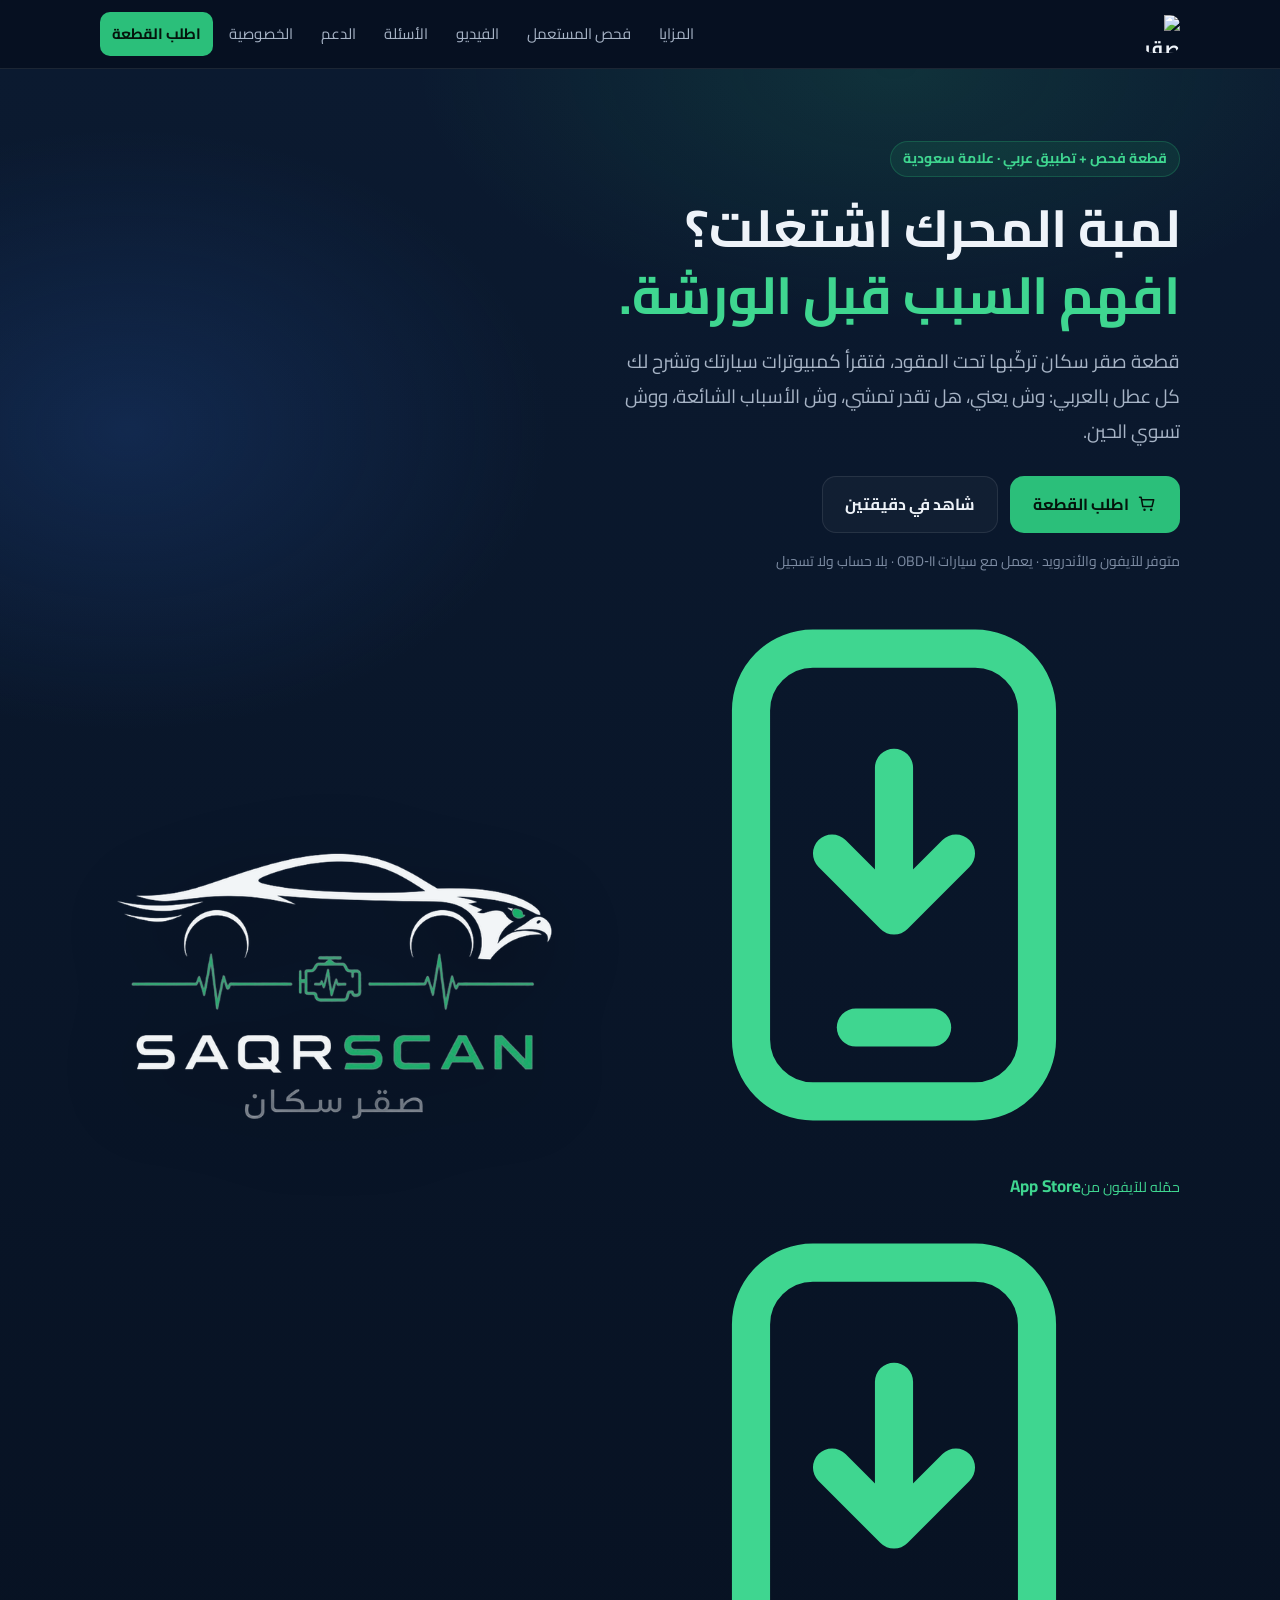
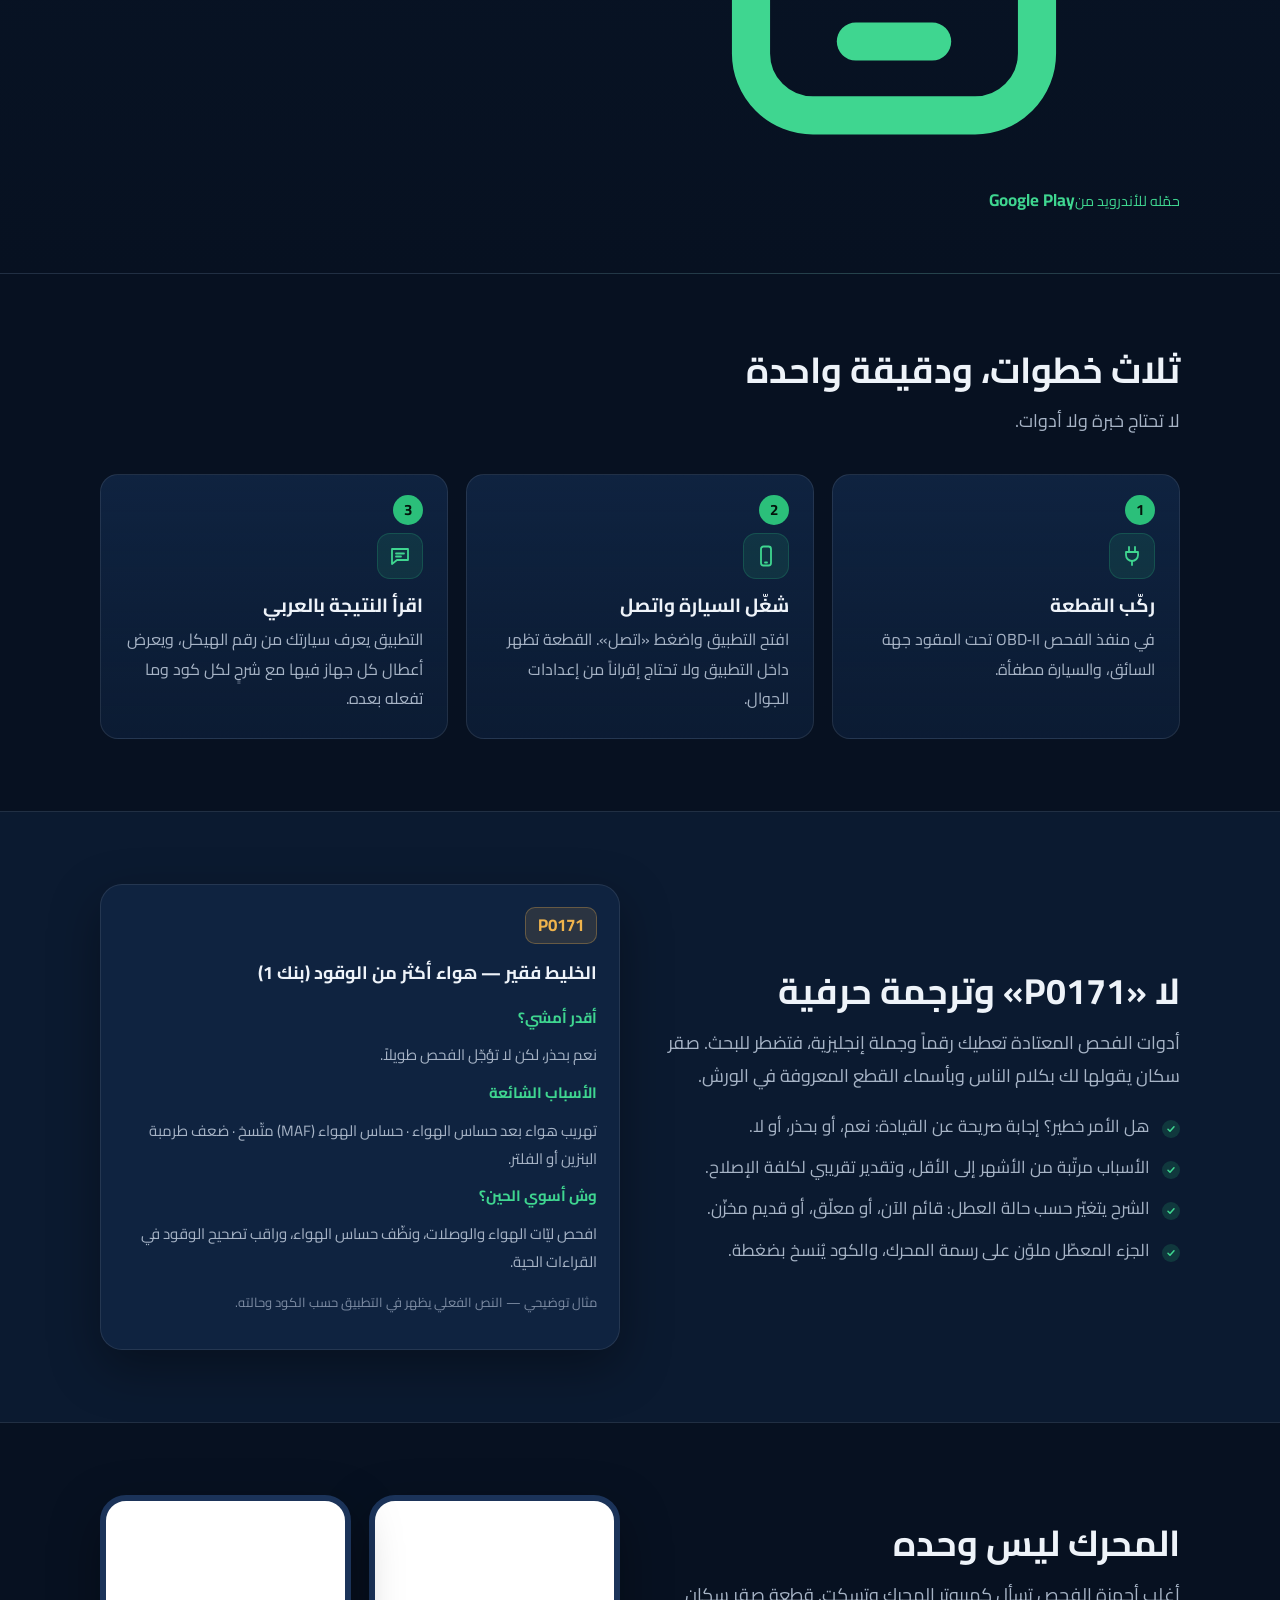
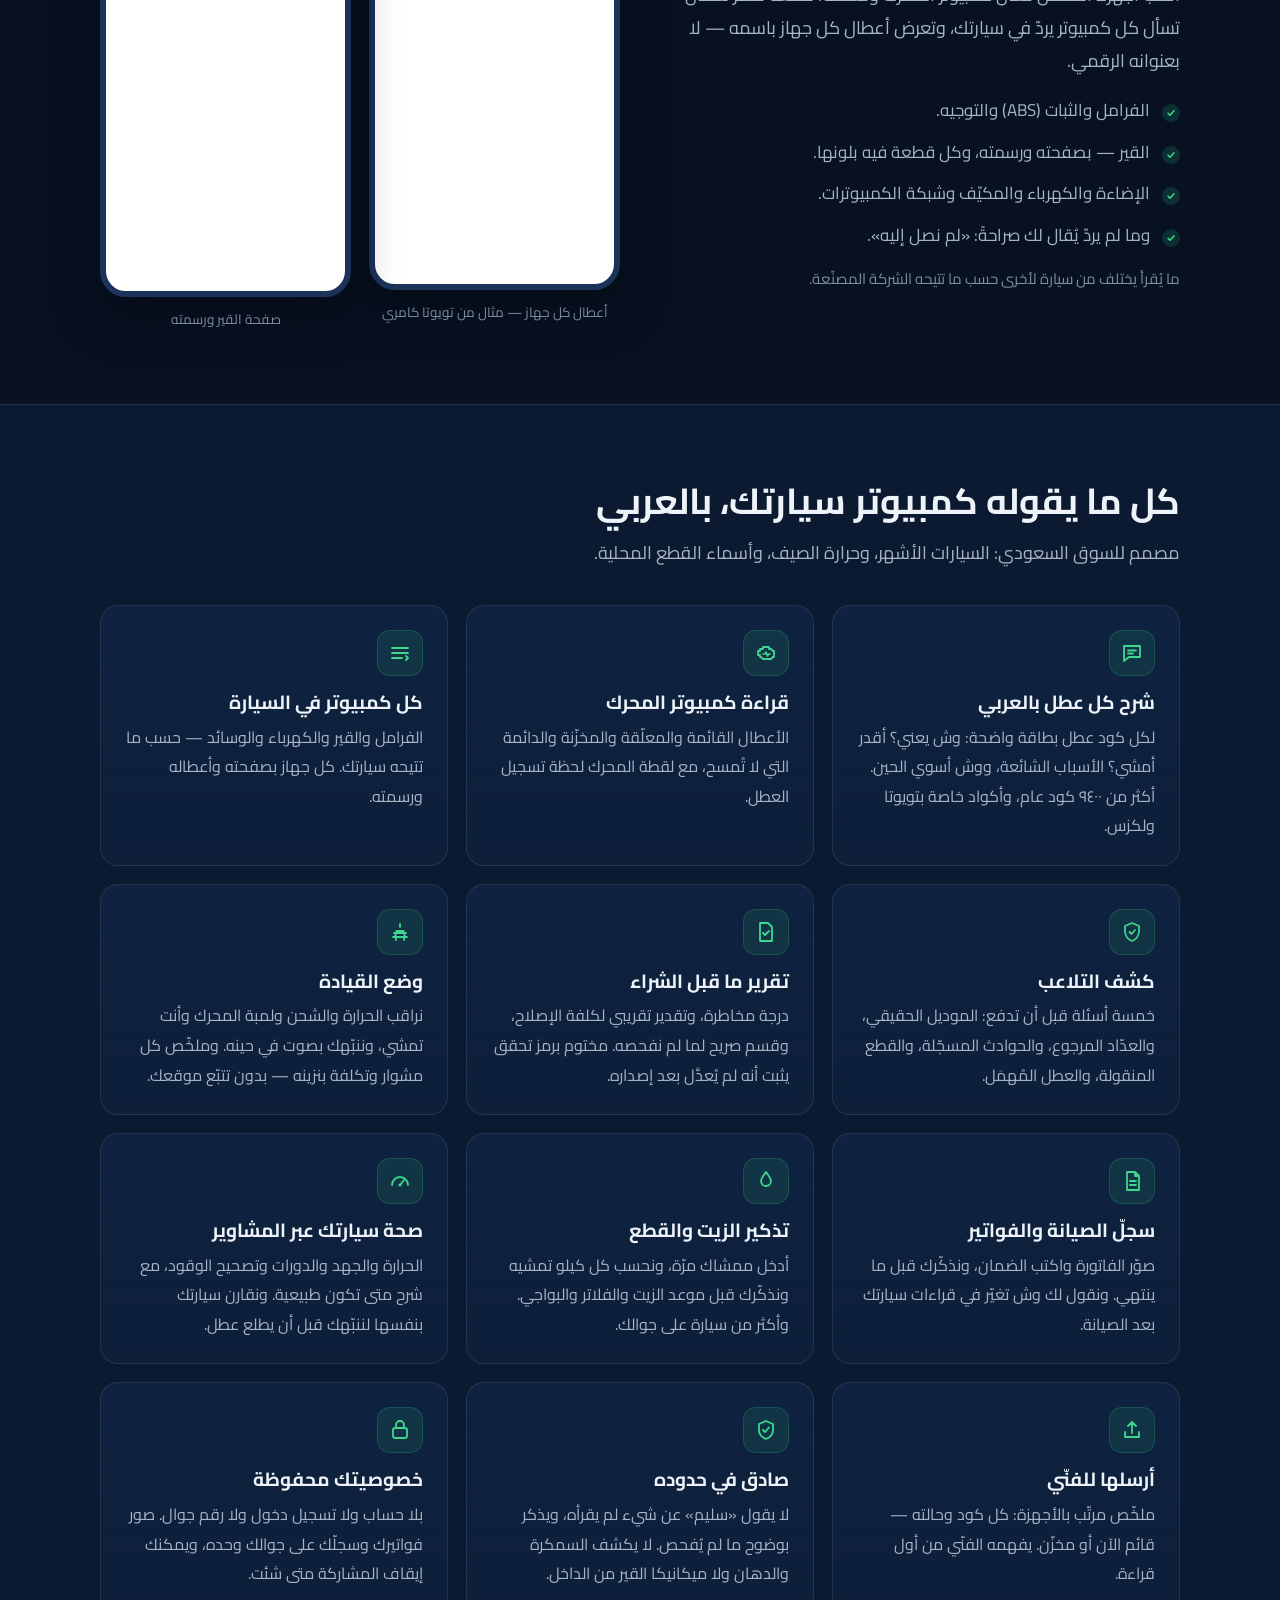
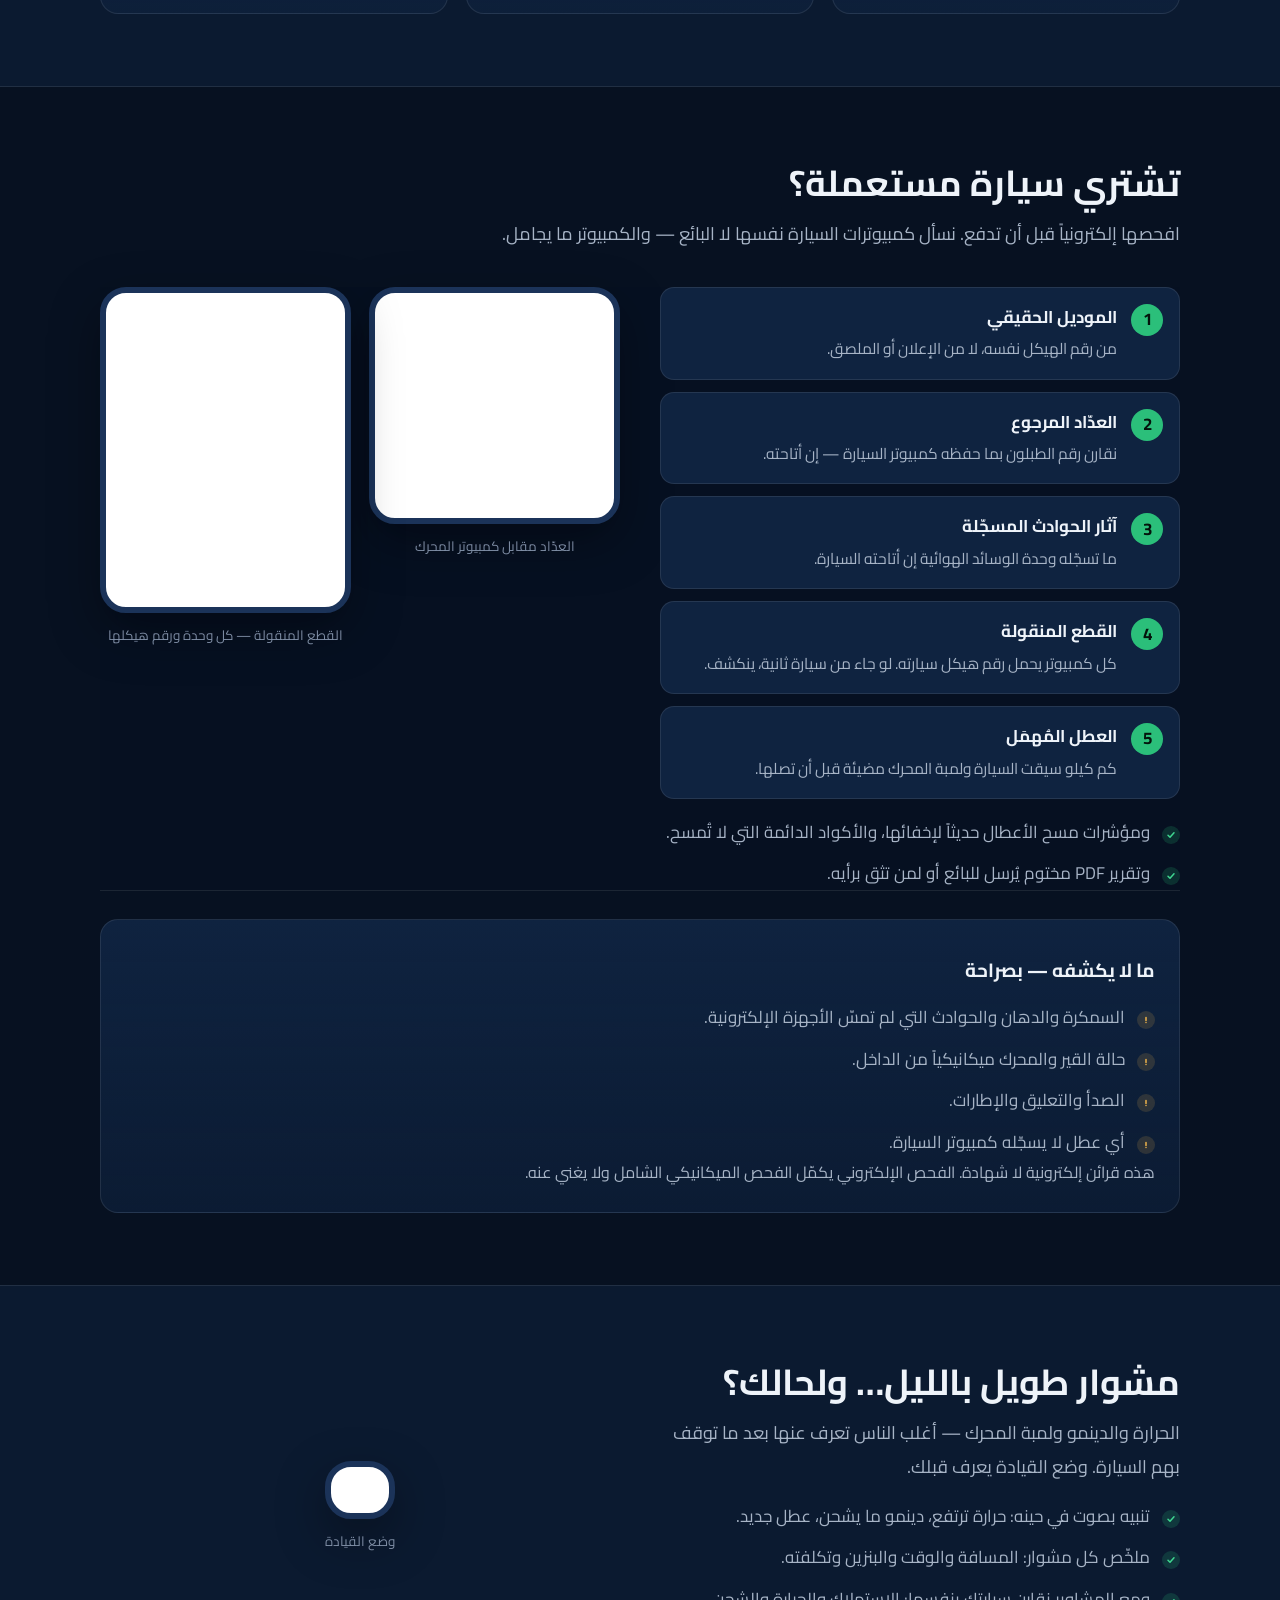
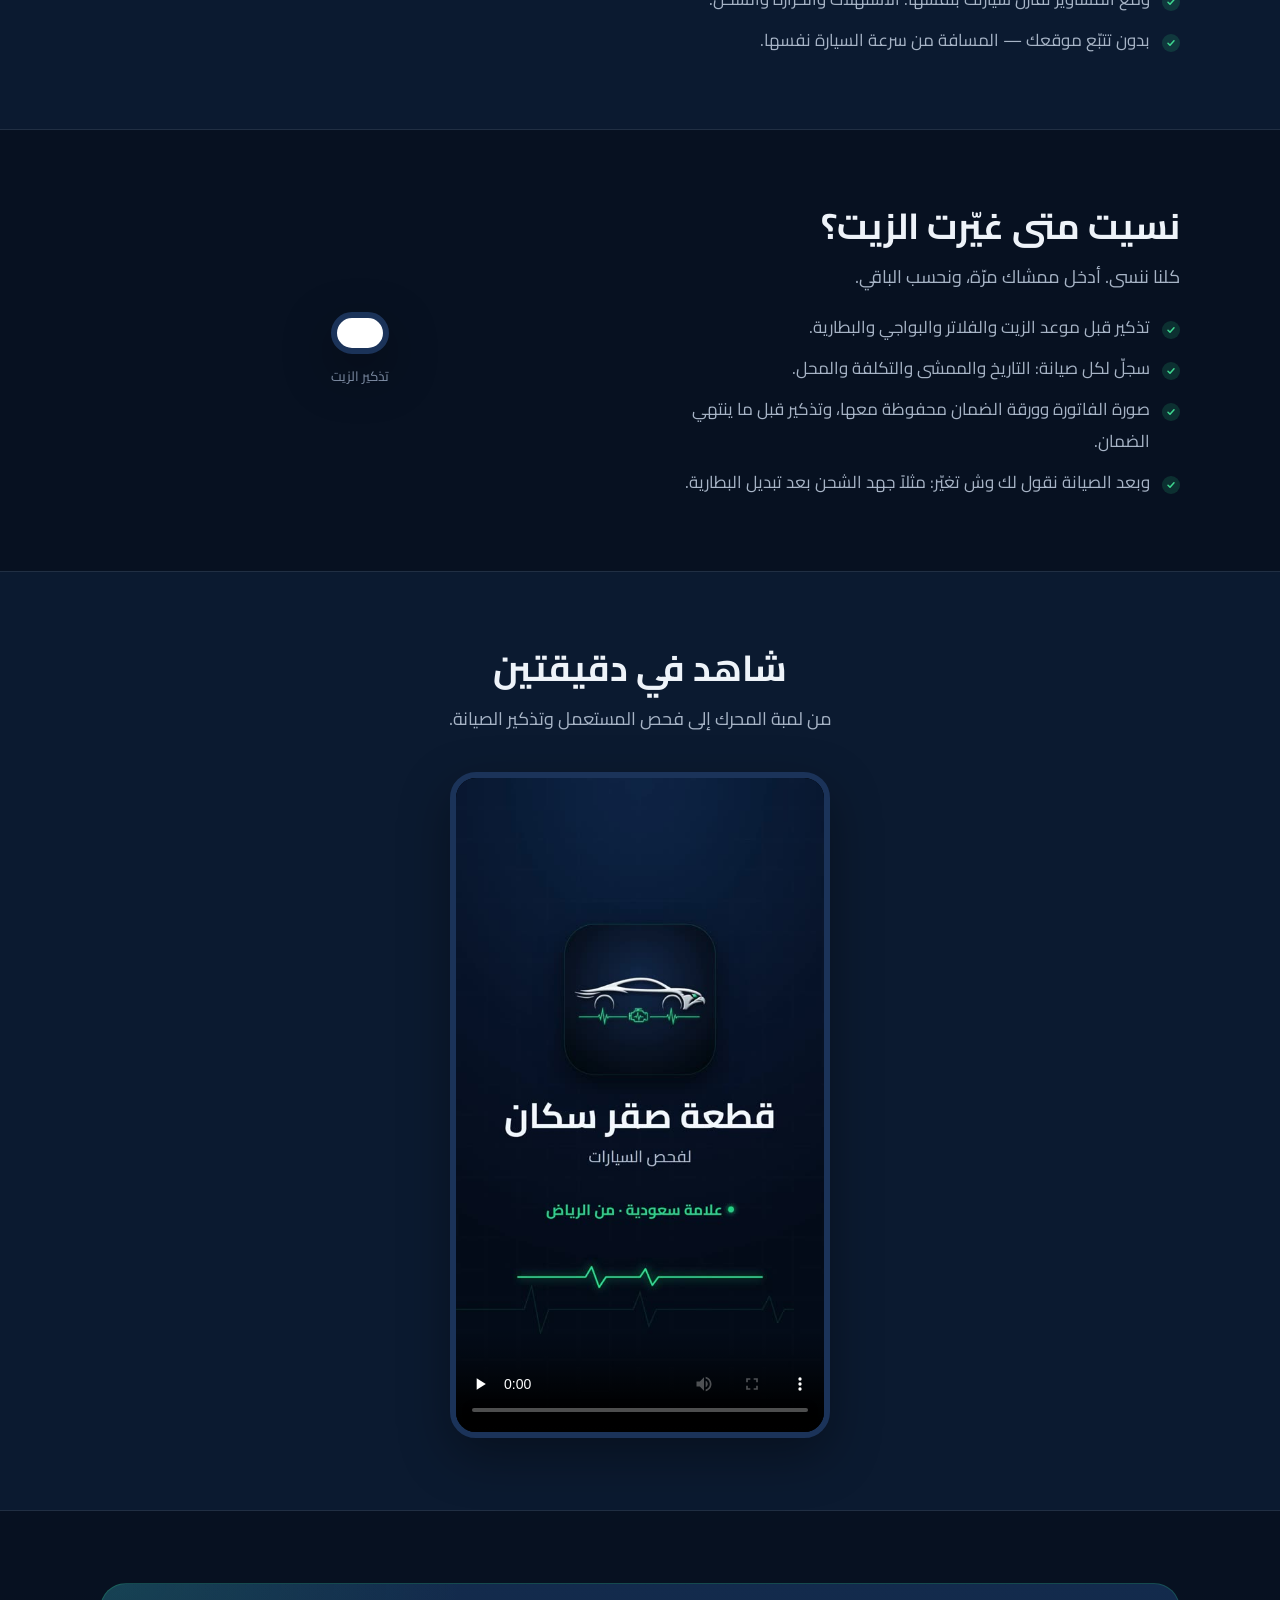
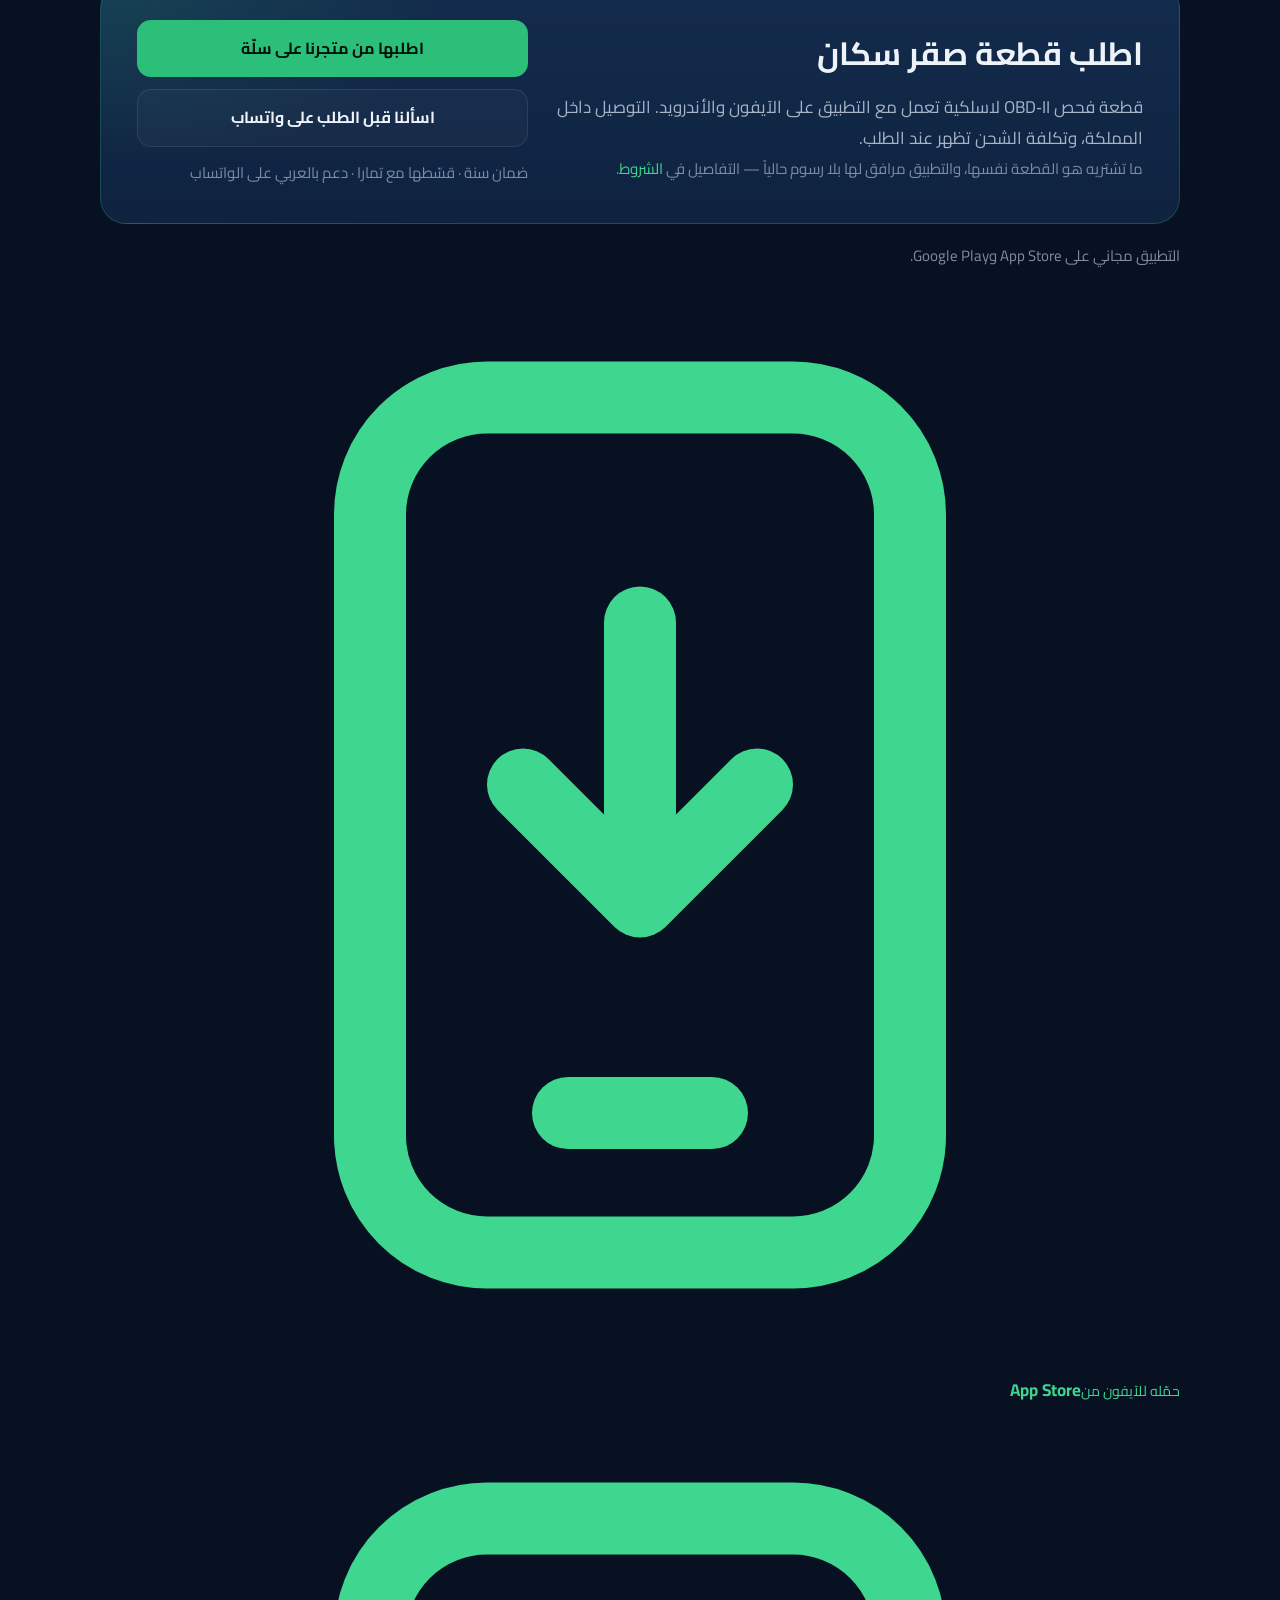
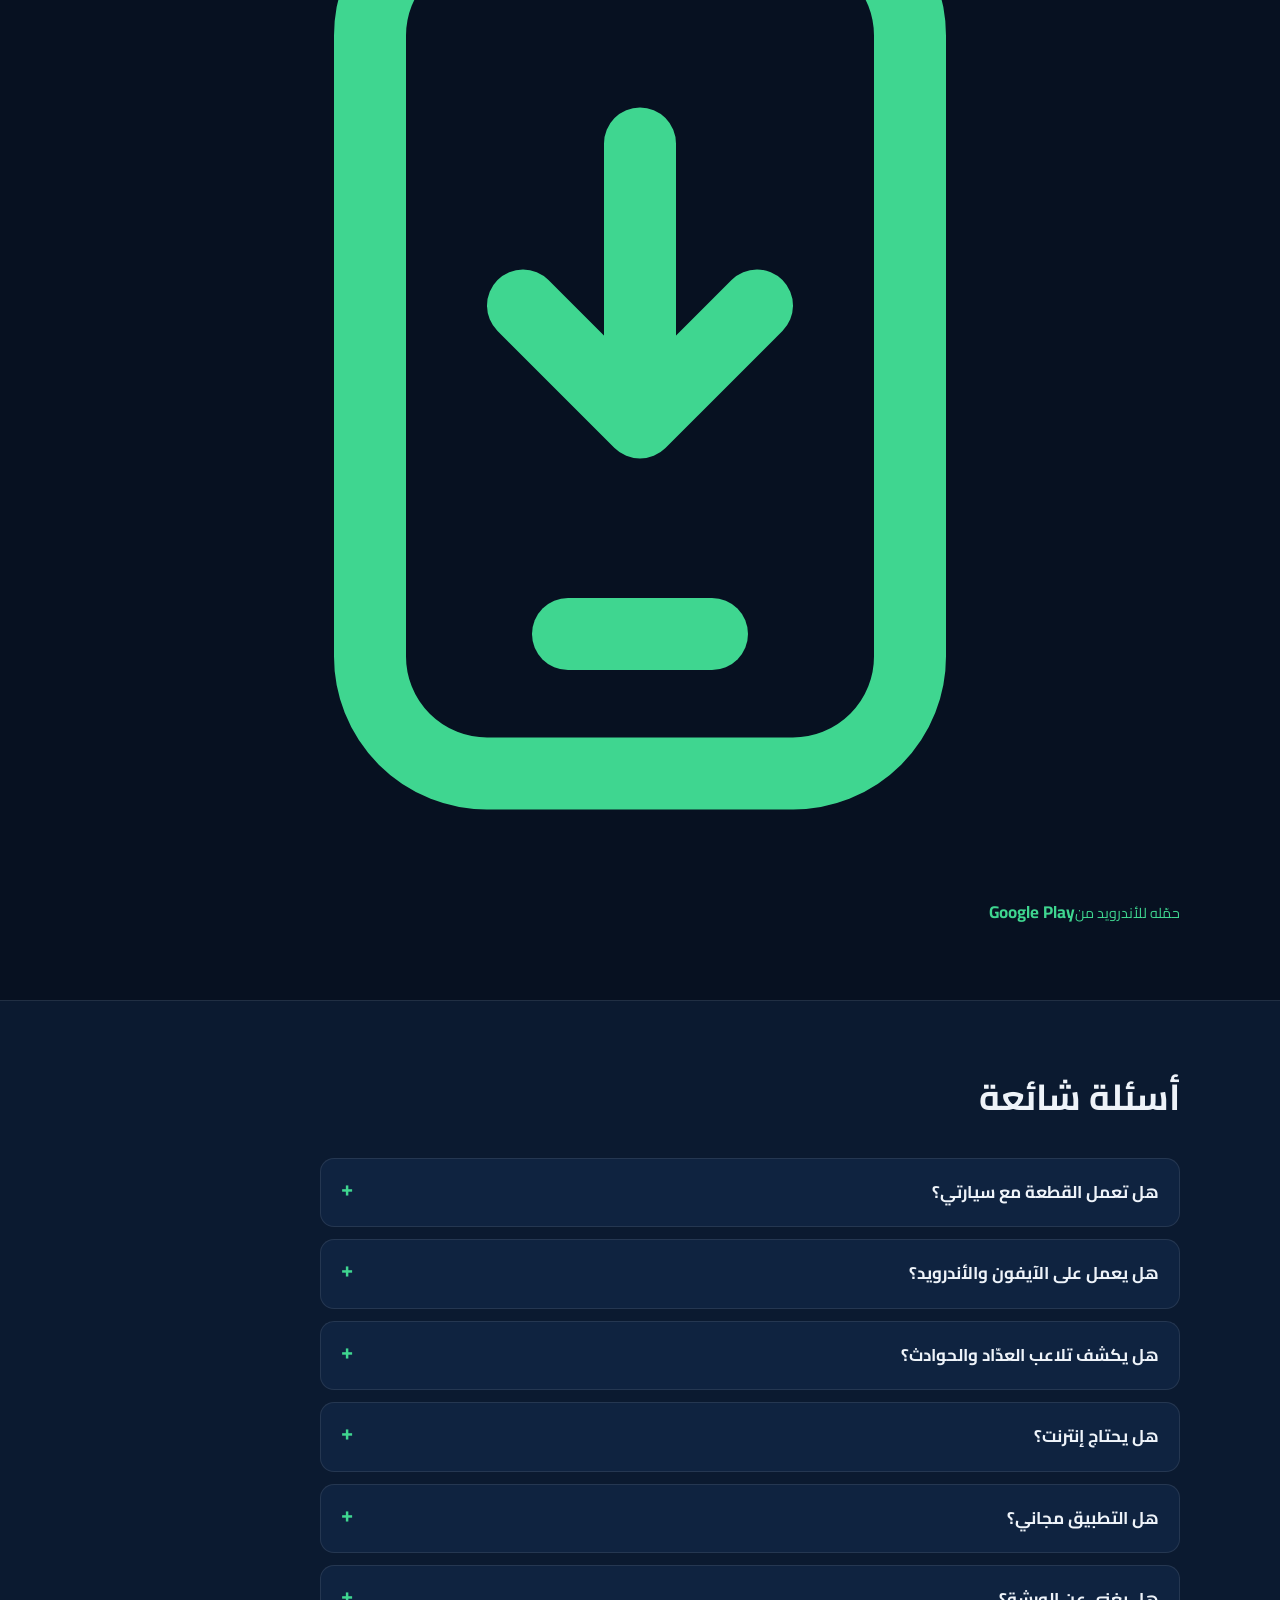
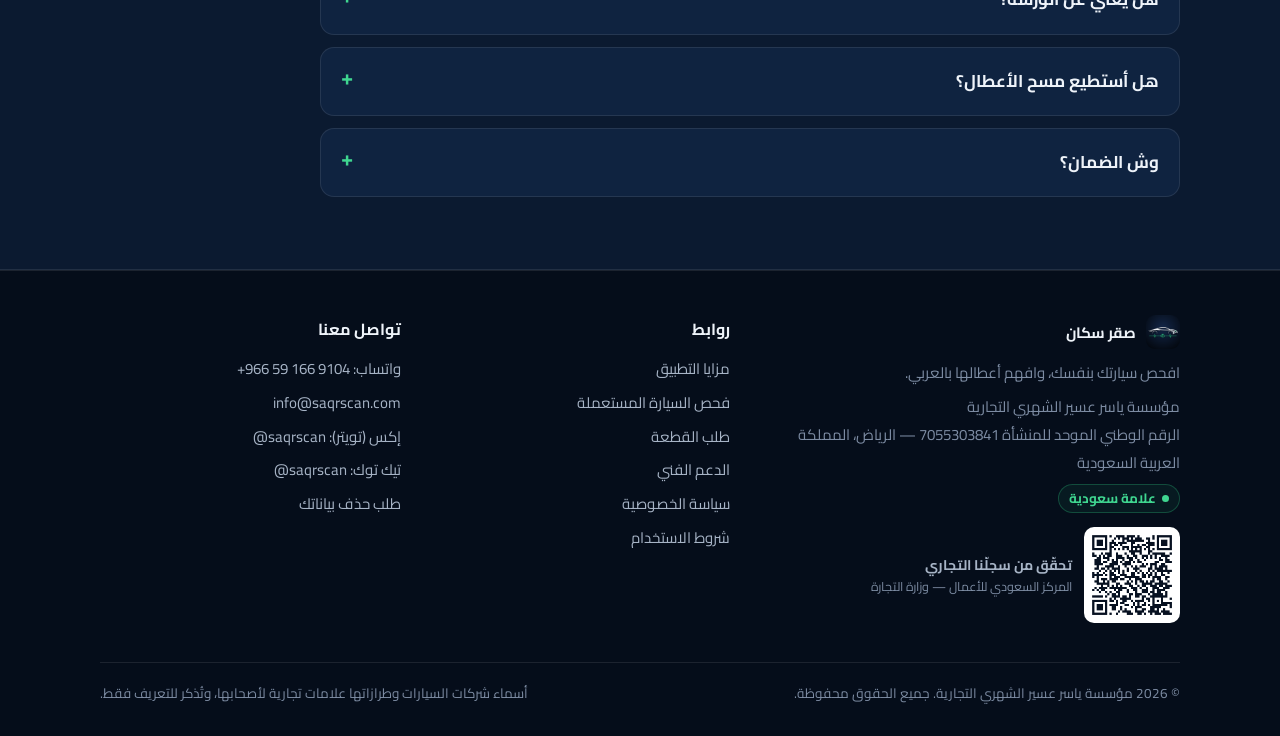
==== commit 0023cb0a: "إطلاق أندرويد: أزرار المتجرين" ====
--- a/index.html
+++ b/index.html
@@ -54,14 +54,12 @@
         <a class="btn btn-primary" href="#buy"><svg viewBox="0 0 24 24" aria-hidden="true" focusable="false"><path d="M3 4h2l2 11h11l2-8H6.5" fill="none" stroke="currentColor" stroke-width="1.8" stroke-linejoin="round" stroke-linecap="round"/><circle cx="9" cy="19" r="1.5" fill="currentColor"/><circle cx="17" cy="19" r="1.5" fill="currentColor"/></svg> اطلب القطعة</a>
         <a class="btn btn-ghost" href="#video">شاهد في دقيقتين</a>
       </div>
-      <p class="note">متوفر الآن للآيفون، والأندرويد قريباً · يعمل مع سيارات OBD‑II · بلا حساب ولا تسجيل</p>
-      <!-- ★ أزرار المتجرين — مخفية حتى الإطلاق: احذف سطر البداية وسطر النهاية لتظهر ★
-      <div class="stores">
+      <p class="note">متوفر للآيفون والأندرويد · يعمل مع سيارات OBD‑II · بلا حساب ولا تسجيل</p>
+            <div class="stores">
         <a class="store-btn" href="https://apps.apple.com/sa/app/id6819343794" rel="noopener noreferrer" target="_blank"><svg viewBox="0 0 24 24" aria-hidden="true" focusable="false"><rect x="6" y="2.5" width="12" height="19" rx="2.6" fill="none" stroke="currentColor" stroke-width="1.6"/><path d="M12 7.5v6.2m-2.6-2.6L12 13.7l2.6-2.6" fill="none" stroke="currentColor" stroke-width="1.6" stroke-linecap="round" stroke-linejoin="round"/><path d="M10.4 18.4h3.2" stroke="currentColor" stroke-width="1.6" stroke-linecap="round"/></svg><span><small>حمّله للآيفون من</small><b>App Store</b></span></a>
-        <a class="store-btn" href="https://play.google.com/store/apps/details?id=com.saqrscan.app" rel="noopener noreferrer" target="_blank"><svg viewBox="0 0 24 24" aria-hidden="true" focusable="false"><rect x="6" y="2.5" width="12" height="19" rx="2.6" fill="none" stroke="currentColor" stroke-width="1.6"/><path d="M12 7.5v6.2m-2.6-2.6L12 13.7l2.6-2.6" fill="none" stroke="currentColor" stroke-width="1.6" stroke-linecap="round" stroke-linejoin="round"/><path d="M10.4 18.4h3.2" stroke="currentColor" stroke-width="1.6" stroke-linecap="round"/></svg><span><small>قريباً للأندرويد على</small><b>Google Play</b></span></a>
-      </div>
-      ★ نهاية أزرار المتجرين ★ -->
-    </div>
+        <a class="store-btn" href="https://play.google.com/store/apps/details?id=com.saqrscan.app" rel="noopener noreferrer" target="_blank"><svg viewBox="0 0 24 24" aria-hidden="true" focusable="false"><rect x="6" y="2.5" width="12" height="19" rx="2.6" fill="none" stroke="currentColor" stroke-width="1.6"/><path d="M12 7.5v6.2m-2.6-2.6L12 13.7l2.6-2.6" fill="none" stroke="currentColor" stroke-width="1.6" stroke-linecap="round" stroke-linejoin="round"/><path d="M10.4 18.4h3.2" stroke="currentColor" stroke-width="1.6" stroke-linecap="round"/></svg><span><small>حمّله للأندرويد من</small><b>Google Play</b></span></a>
+      </div>
+          </div>
     <div class="hero-art"><img src="/assets/img/logo.png" width="640" height="404" alt="شعار صقر سكان: سيارة برأس صقر وخط نبض حول أيقونة المحرك"></div>
   </div>
 </section>
@@ -94,7 +92,7 @@
       <dl>
         <dt>أقدر أمشي؟</dt><dd>نعم بحذر، لكن لا تؤجّل الفحص طويلاً.</dd>
         <dt>الأسباب الشائعة</dt><dd>تهريب هواء بعد حساس الهواء · حساس الهواء (MAF) متّسخ · ضعف طرمبة البنزين أو الفلتر.</dd>
-        <dt>وش أسوي الحين؟</dt><dd>افحص لّيات الهواء والوصلات، ونظّف حساس الهواء، وراقب تصحيح الوقود في القراءات الحية.</dd>
+        <dt>وش أسوي الحين؟</dt><dd>افحص ليّات الهواء والوصلات، ونظّف حساس الهواء، وراقب تصحيح الوقود في القراءات الحية.</dd>
       </dl>
       <p class="fine small mt14">مثال توضيحي — النص الفعلي يظهر في التطبيق حسب الكود وحالته.</p>
     </div>
@@ -226,7 +224,7 @@
     <div class="buy">
       <div>
         <h2>اطلب قطعة صقر سكان</h2>
-        <p>قطعة فحص OBD‑II لاسلكية تعمل مع التطبيق على الآيفون (والأندرويد قريباً). التوصيل داخل المملكة، وتكلفة الشحن تظهر عند الطلب.</p>
+        <p>قطعة فحص OBD‑II لاسلكية تعمل مع التطبيق على الآيفون والأندرويد. التوصيل داخل المملكة، وتكلفة الشحن تظهر عند الطلب.</p>
         <p class="fine mt10">ما تشتريه هو القطعة نفسها، والتطبيق مرافق لها بلا رسوم حالياً — التفاصيل في <a href="/privacy/#terms">الشروط</a>.</p>
       </div>
       <div class="actions">
@@ -235,14 +233,12 @@
         <span class="fine">ضمان سنة · قسّطها مع تمارا · دعم بالعربي على الواتساب</span>
       </div>
     </div>
-    <p class="fine mt18">التطبيق: متوفر على App Store، وقريباً على Google Play.</p>
-    <!-- ★ أزرار المتجرين — مخفية حتى الإطلاق: احذف سطر البداية وسطر النهاية لتظهر ★
-    <div class="stores">
+    <p class="fine mt18">التطبيق مجاني على App Store وGoogle Play.</p>
+        <div class="stores">
       <a class="store-btn" href="https://apps.apple.com/sa/app/id6819343794" rel="noopener noreferrer" target="_blank"><svg viewBox="0 0 24 24" aria-hidden="true" focusable="false"><rect x="6" y="2.5" width="12" height="19" rx="2.6" fill="none" stroke="currentColor" stroke-width="1.6"/><path d="M12 7.5v6.2m-2.6-2.6L12 13.7l2.6-2.6" fill="none" stroke="currentColor" stroke-width="1.6" stroke-linecap="round" stroke-linejoin="round"/><path d="M10.4 18.4h3.2" stroke="currentColor" stroke-width="1.6" stroke-linecap="round"/></svg><span><small>حمّله للآيفون من</small><b>App Store</b></span></a>
-      <a class="store-btn" href="https://play.google.com/store/apps/details?id=com.saqrscan.app" rel="noopener noreferrer" target="_blank"><svg viewBox="0 0 24 24" aria-hidden="true" focusable="false"><rect x="6" y="2.5" width="12" height="19" rx="2.6" fill="none" stroke="currentColor" stroke-width="1.6"/><path d="M12 7.5v6.2m-2.6-2.6L12 13.7l2.6-2.6" fill="none" stroke="currentColor" stroke-width="1.6" stroke-linecap="round" stroke-linejoin="round"/><path d="M10.4 18.4h3.2" stroke="currentColor" stroke-width="1.6" stroke-linecap="round"/></svg><span><small>قريباً للأندرويد على</small><b>Google Play</b></span></a>
-    </div>
-    ★ نهاية أزرار المتجرين ★ -->
-  </div>
+      <a class="store-btn" href="https://play.google.com/store/apps/details?id=com.saqrscan.app" rel="noopener noreferrer" target="_blank"><svg viewBox="0 0 24 24" aria-hidden="true" focusable="false"><rect x="6" y="2.5" width="12" height="19" rx="2.6" fill="none" stroke="currentColor" stroke-width="1.6"/><path d="M12 7.5v6.2m-2.6-2.6L12 13.7l2.6-2.6" fill="none" stroke="currentColor" stroke-width="1.6" stroke-linecap="round" stroke-linejoin="round"/><path d="M10.4 18.4h3.2" stroke="currentColor" stroke-width="1.6" stroke-linecap="round"/></svg><span><small>حمّله للأندرويد من</small><b>Google Play</b></span></a>
+    </div>
+      </div>
 </section>
 
 <section id="faq" class="alt">
@@ -250,7 +246,7 @@
     <div class="section-head"><h2>أسئلة شائعة</h2></div>
     <div class="faq">
       <details><summary>هل تعمل القطعة مع سيارتي؟</summary><p>تعمل مع السيارات التي فيها منفذ تشخيص OBD‑II، وهو موجود في أغلب سيارات البنزين في السعودية من موديل ٢٠٠٨ تقريباً فما فوق، ويكون تحت المقود جهة السائق. ما يُقرأ من الأجهزة الأخرى (الفرامل، القير، الوسائد…) يختلف من سيارة لأخرى حسب ما تتيحه الشركة المصنّعة.</p></details>
-      <details><summary>هل يعمل على الآيفون والأندرويد؟</summary><p>التطبيق متوفر الآن للآيفون، ونسخة الأندرويد تحت مراجعة Google Play وتنزل قريباً. القطعة التي نبيعها تتصل بالبلوتوث منخفض الطاقة (BLE)، فتعمل على الآيفون والأندرويد. والتطبيق مُختبر معها هي؛ القطع الأخرى قد لا تعطي كل المزايا، خصوصاً قراءة الأجهزة غير المحرك.</p></details>
+      <details><summary>هل يعمل على الآيفون والأندرويد؟</summary><p>نعم، التطبيق متوفر على App Store للآيفون وعلى Google Play للأندرويد. القطعة التي نبيعها تتصل بالبلوتوث منخفض الطاقة (BLE)، فتعمل على الآيفون والأندرويد. والتطبيق مُختبر معها هي؛ القطع الأخرى قد لا تعطي كل المزايا، خصوصاً قراءة الأجهزة غير المحرك.</p></details>
       <details><summary>هل يكشف تلاعب العدّاد والحوادث؟</summary><p>يكشف ما سجّلته كمبيوترات السيارة: يقارن رقم الطبلون بما حفظه الكمبيوتر، ويقرأ رقم الهيكل من كل وحدة ليكشف المنقولة من سيارة أخرى، وما تسجّله وحدة الوسائد إن أتاحته السيارة. ولا يكشف السمكرة والدهان ولا الحادث الذي لم يمسّ الأجهزة — فهي قرائن لا شهادة، والفحص الميكانيكي ضروري قبل الشراء.</p></details>
       <details><summary>هل يحتاج إنترنت؟</summary><p>الفحص نفسه لا يحتاج إنترنت؛ الاتصال بين الجوال والقطعة بالبلوتوث. الإنترنت يُستخدم فقط لإرسال بيانات المشاركة الاختيارية والتحقق من التقارير المختومة.</p></details>
       <details><summary>هل التطبيق مجاني؟</summary><p>نعم، بلا اشتراك. فحص البطارية وأكواد المحرك يعملان مع أي قطعة فحص، وكل الميزات — كل كمبيوترات السيارة، وفحص المستعمل، والتقارير، والصيانة — تعمل مع قطعة صقر سكان المعتمدة. التفاصيل في <a href="/privacy/#terms">شروط الاستخدام</a>.</p></details>
